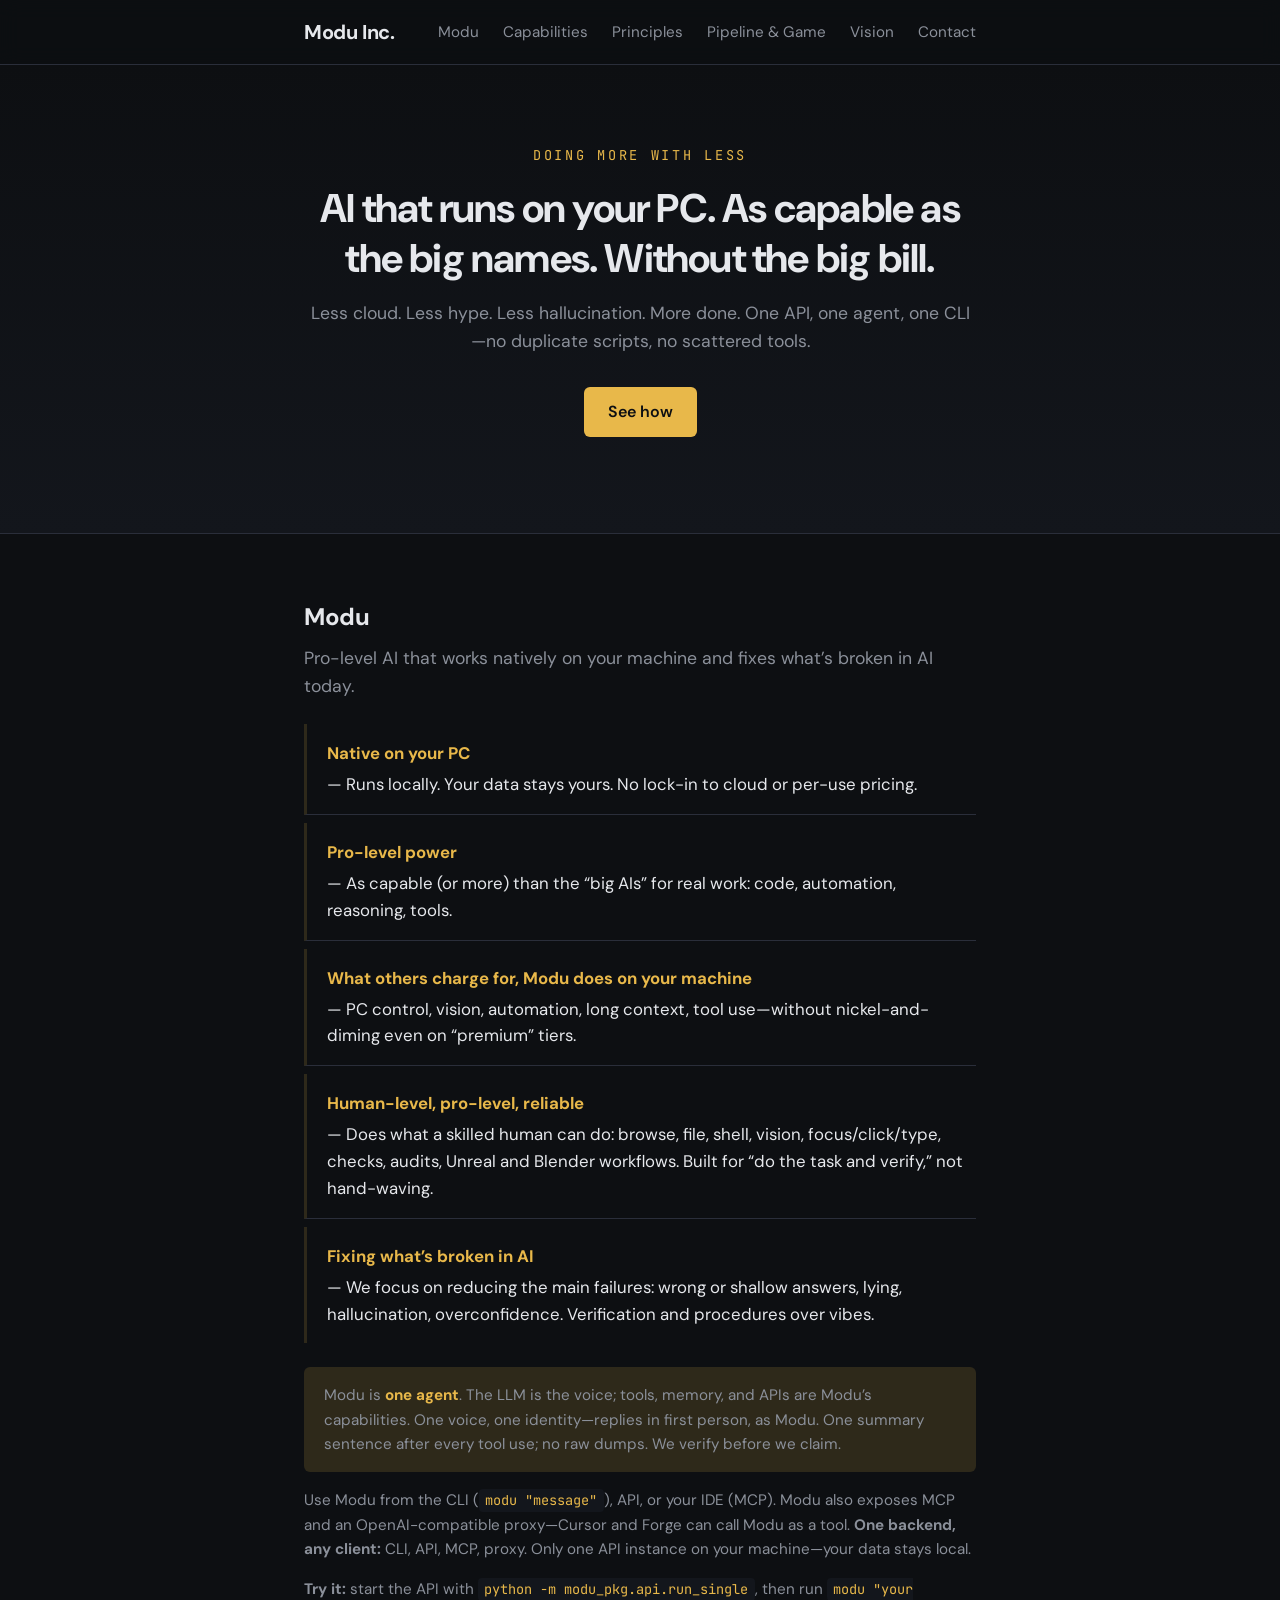
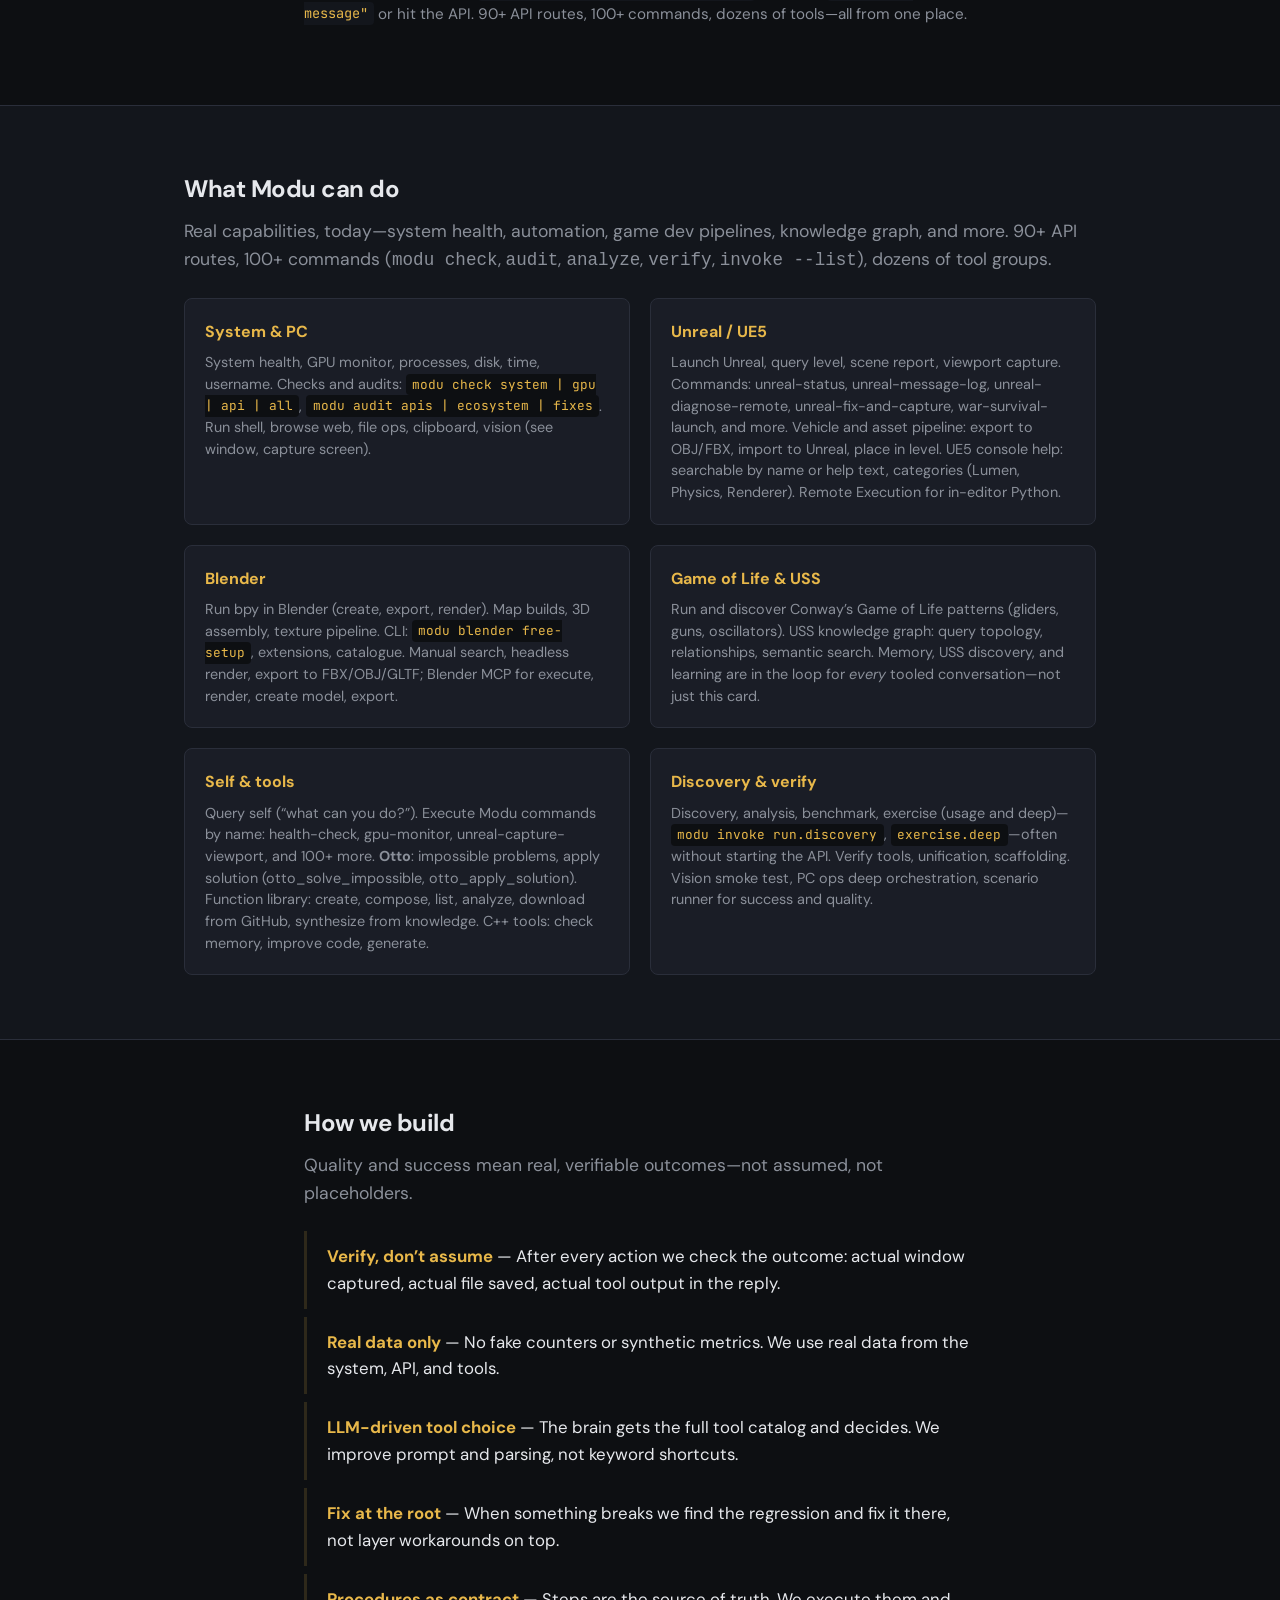
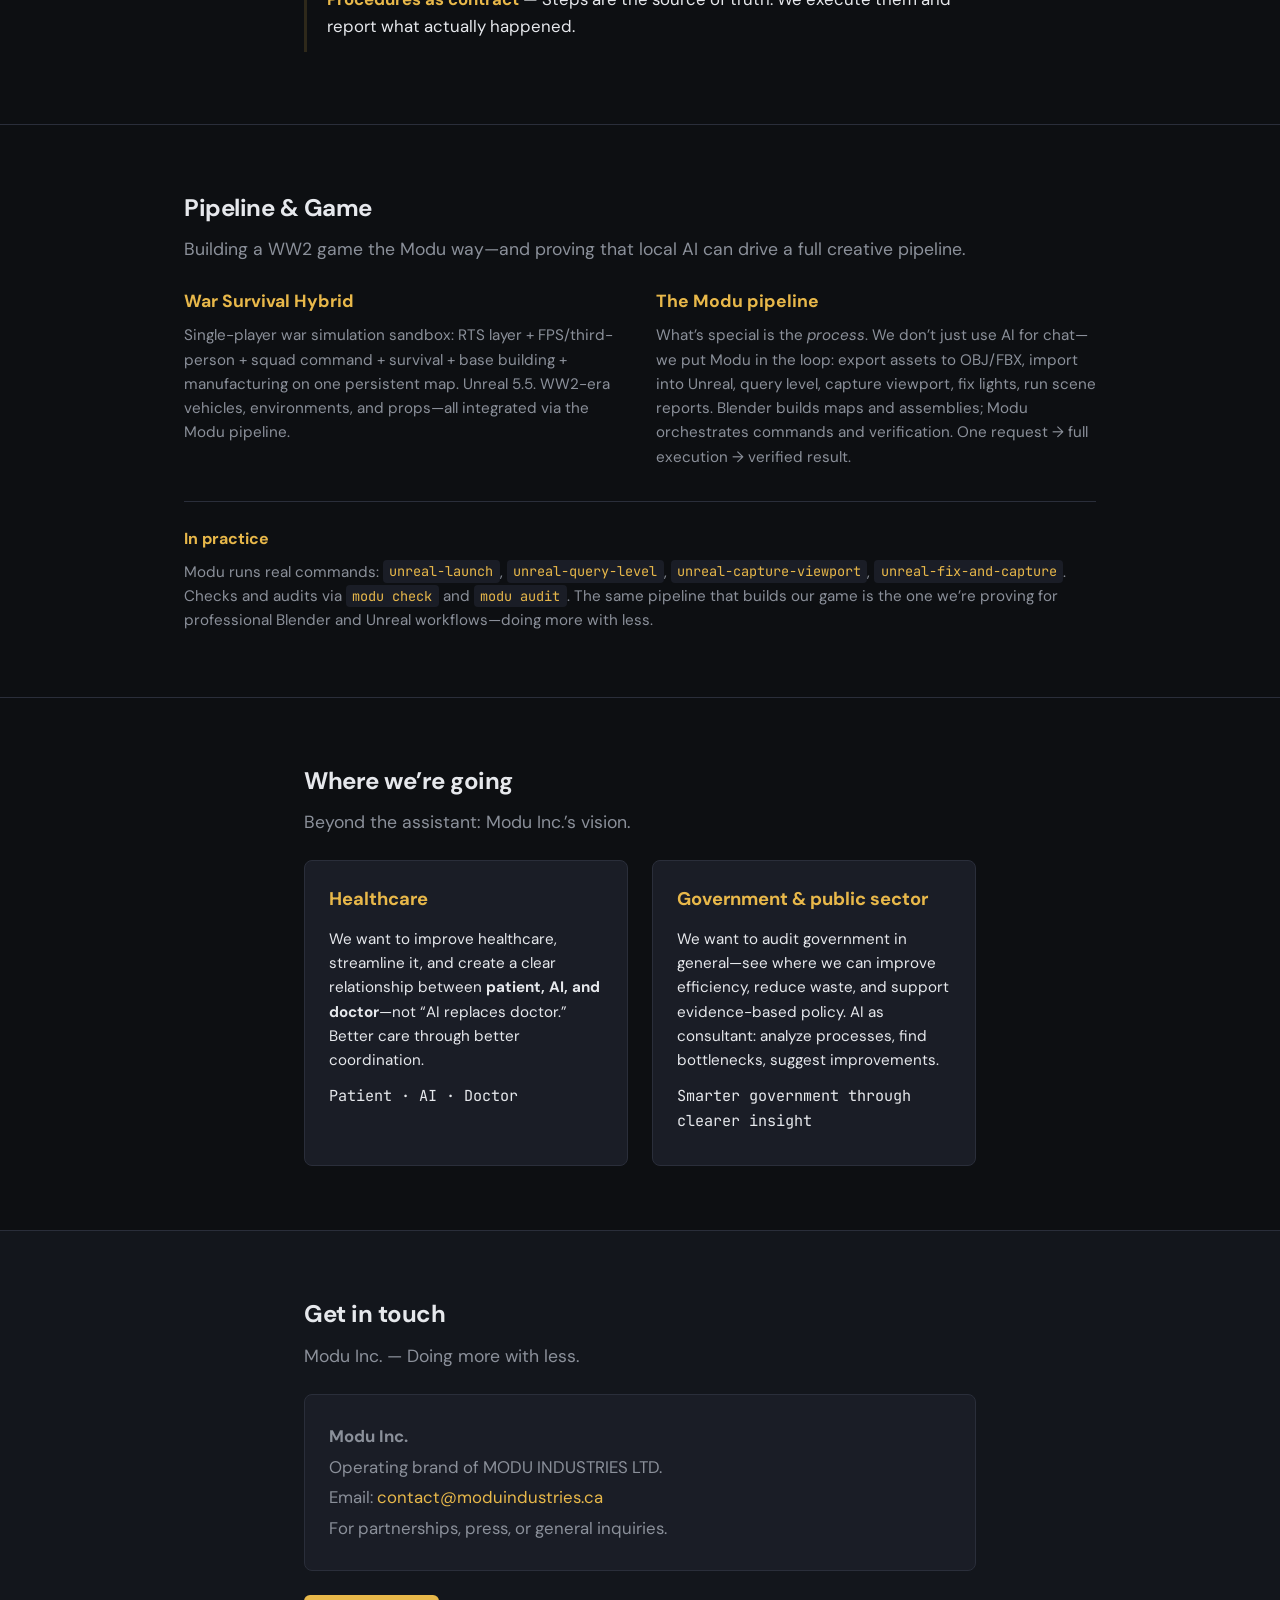
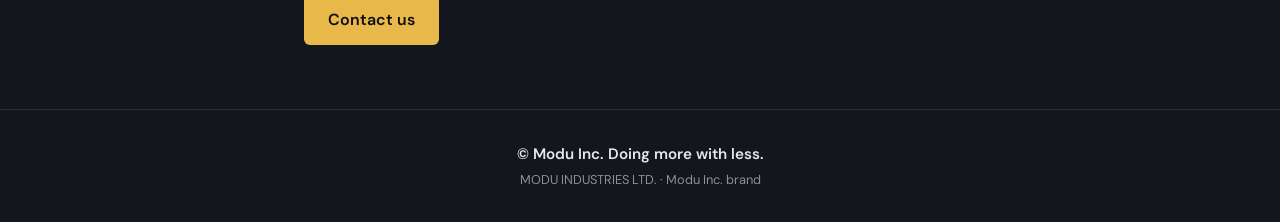
==== index.html @ bcf23aca "fix: publish MODU business contact email" ====
<!DOCTYPE html>
<html lang="en">
<head>
    <meta charset="UTF-8">
    <meta name="viewport" content="width=device-width, initial-scale=1.0">
    <meta name="description" content="Modu Inc. — Doing more with less. AI that runs on your PC: pro-level power, real tools (Unreal, Blender, Game of Life, USS, system health), no big bill. War Survival Hybrid, healthcare, government.">
    <meta name="theme-color" content="#0d0f12">
    <meta property="og:title" content="Modu Inc. — Doing more with less">
    <meta property="og:description" content="AI that runs on your PC. As capable as the big names. Without the big bill.">
    <meta property="og:type" content="website">
    <link rel="canonical" href="https://moduindustries.ca/">
    <meta property="og:url" content="https://moduindustries.ca/">
    <title>Modu Inc. — Doing more with less</title>
    <link rel="stylesheet" href="styles.css">
    <link rel="preconnect" href="https://fonts.googleapis.com">
    <link rel="preconnect" href="https://fonts.gstatic.com" crossorigin>
    <link href="https://fonts.googleapis.com/css2?family=DM+Sans:ital,opsz,wght@0,9..40,400;0,9..40,600;0,9..40,700;1,9..40,400&family=JetBrains+Mono:wght@400;500&display=swap" rel="stylesheet">
</head>
<body>
    <a href="#main" class="skip-link">Skip to content</a>
    <header class="site-header" role="banner">
        <div class="container">
            <a href="#" class="logo" aria-label="Modu Inc. home">Modu Inc.</a>
            <nav class="nav" role="navigation" aria-label="Main">
                <a href="#modu">Modu</a>
                <a href="#capabilities">Capabilities</a>
                <a href="#principles">Principles</a>
                <a href="#pipeline">Pipeline & Game</a>
                <a href="#vision">Vision</a>
                <a href="#contact">Contact</a>
            </nav>
        </div>
    </header>

    <main id="main" role="main">
        <section class="hero" aria-labelledby="hero-heading">
            <div class="container">
                <p class="hero-tagline">Doing more with less</p>
                <h1 id="hero-heading" class="hero-title">AI that runs on your PC. As capable as the big names. Without the big bill.</h1>
                <p class="hero-sub">Less cloud. Less hype. Less hallucination. More done. One API, one agent, one CLI—no duplicate scripts, no scattered tools.</p>
                <a href="#modu" class="btn btn-primary">See how</a>
            </div>
        </section>

        <section id="modu" class="section section-modu">
            <div class="container">
                <h2 class="section-title">Modu</h2>
                <p class="section-lead">Pro-level AI that works natively on your machine and fixes what’s broken in AI today.</p>
                <ul class="pillar-list">
                    <li>
                        <strong>Native on your PC</strong> — Runs locally. Your data stays yours. No lock-in to cloud or per-use pricing.
                    </li>
                    <li>
                        <strong>Pro-level power</strong> — As capable (or more) than the “big AIs” for real work: code, automation, reasoning, tools.
                    </li>
                    <li>
                        <strong>What others charge for, Modu does on your machine</strong> — PC control, vision, automation, long context, tool use—without nickel-and-diming even on “premium” tiers.
                    </li>
                    <li>
                        <strong>Human-level, pro-level, reliable</strong> — Does what a skilled human can do: browse, file, shell, vision, focus/click/type, checks, audits, Unreal and Blender workflows. Built for “do the task and verify,” not hand-waving.
                    </li>
                    <li>
                        <strong>Fixing what’s broken in AI</strong> — We focus on reducing the main failures: wrong or shallow answers, lying, hallucination, overconfidence. Verification and procedures over vibes.
                    </li>
                </ul>
                <p class="modu-one-agent">Modu is <strong>one agent</strong>. The LLM is the voice; tools, memory, and APIs are Modu’s capabilities. One voice, one identity—replies in first person, as Modu. One summary sentence after every tool use; no raw dumps. We verify before we claim.</p>
                <p class="modu-how-to-use">Use Modu from the CLI (<code>modu "message"</code>), API, or your IDE (MCP). Modu also exposes MCP and an OpenAI-compatible proxy—Cursor and Forge can call Modu as a tool. <strong>One backend, any client:</strong> CLI, API, MCP, proxy. Only one API instance on your machine—your data stays local.</p>
                <p class="modu-how-to-use"><strong>Try it:</strong> start the API with <code>python -m modu_pkg.api.run_single</code>, then run <code>modu "your message"</code> or hit the API. 90+ API routes, 100+ commands, dozens of tools—all from one place.</p>
            </div>
        </section>

        <section id="capabilities" class="section section-capabilities">
            <div class="container container--wide">
                <h2 class="section-title">What Modu can do</h2>
                <p class="section-lead">Real capabilities, today—system health, automation, game dev pipelines, knowledge graph, and more. 90+ API routes, 100+ commands (<code>modu check</code>, <code>audit</code>, <code>analyze</code>, <code>verify</code>, <code>invoke --list</code>), dozens of tool groups.</p>
                <div class="capability-grid">
                    <div class="capability-card">
                        <h3>System & PC</h3>
                        <p>System health, GPU monitor, processes, disk, time, username. Checks and audits: <code>modu check system | gpu | api | all</code>, <code>modu audit apis | ecosystem | fixes</code>. Run shell, browse web, file ops, clipboard, vision (see window, capture screen).</p>
                    </div>
                    <div class="capability-card">
                        <h3>Unreal / UE5</h3>
                        <p>Launch Unreal, query level, scene report, viewport capture. Commands: unreal-status, unreal-message-log, unreal-diagnose-remote, unreal-fix-and-capture, war-survival-launch, and more. Vehicle and asset pipeline: export to OBJ/FBX, import to Unreal, place in level. UE5 console help: searchable by name or help text, categories (Lumen, Physics, Renderer). Remote Execution for in-editor Python.</p>
                    </div>
                    <div class="capability-card">
                        <h3>Blender</h3>
                        <p>Run bpy in Blender (create, export, render). Map builds, 3D assembly, texture pipeline. CLI: <code>modu blender free-setup</code>, extensions, catalogue. Manual search, headless render, export to FBX/OBJ/GLTF; Blender MCP for execute, render, create model, export.</p>
                    </div>
                    <div class="capability-card">
                        <h3>Game of Life & USS</h3>
                        <p>Run and discover Conway’s Game of Life patterns (gliders, guns, oscillators). USS knowledge graph: query topology, relationships, semantic search. Memory, USS discovery, and learning are in the loop for <em>every</em> tooled conversation—not just this card.</p>
                    </div>
                    <div class="capability-card">
                        <h3>Self & tools</h3>
                        <p>Query self (“what can you do?”). Execute Modu commands by name: health-check, gpu-monitor, unreal-capture-viewport, and 100+ more. <strong>Otto</strong>: impossible problems, apply solution (otto_solve_impossible, otto_apply_solution). Function library: create, compose, list, analyze, download from GitHub, synthesize from knowledge. C++ tools: check memory, improve code, generate.</p>
                    </div>
                    <div class="capability-card">
                        <h3>Discovery & verify</h3>
                        <p>Discovery, analysis, benchmark, exercise (usage and deep)—<code>modu invoke run.discovery</code>, <code>exercise.deep</code>—often without starting the API. Verify tools, unification, scaffolding. Vision smoke test, PC ops deep orchestration, scenario runner for success and quality.</p>
                    </div>
                </div>
            </div>
        </section>

        <section id="principles" class="section section-principles">
            <div class="container">
                <h2 class="section-title">How we build</h2>
                <p class="section-lead">Quality and success mean real, verifiable outcomes—not assumed, not placeholders.</p>
                <ul class="principles-list">
                    <li><strong>Verify, don’t assume</strong> — After every action we check the outcome: actual window captured, actual file saved, actual tool output in the reply.</li>
                    <li><strong>Real data only</strong> — No fake counters or synthetic metrics. We use real data from the system, API, and tools.</li>
                    <li><strong>LLM-driven tool choice</strong> — The brain gets the full tool catalog and decides. We improve prompt and parsing, not keyword shortcuts.</li>
                    <li><strong>Fix at the root</strong> — When something breaks we find the regression and fix it there, not layer workarounds on top.</li>
                    <li><strong>Procedures as contract</strong> — Steps are the source of truth. We execute them and report what actually happened.</li>
                </ul>
            </div>
        </section>

        <section id="pipeline" class="section section-pipeline">
            <div class="container container--wide">
                <h2 class="section-title">Pipeline & Game</h2>
                <p class="section-lead">Building a WW2 game the Modu way—and proving that local AI can drive a full creative pipeline.</p>
                <div class="two-col pipeline-intro">
                    <div class="col">
                        <h3>War Survival Hybrid</h3>
                        <p>Single-player war simulation sandbox: RTS layer + FPS/third-person + squad command + survival + base building + manufacturing on one persistent map. Unreal 5.5. WW2-era vehicles, environments, and props—all integrated via the Modu pipeline.</p>
                    </div>
                    <div class="col">
                        <h3>The Modu pipeline</h3>
                        <p>What’s special is the <em>process</em>. We don’t just use AI for chat—we put Modu in the loop: export assets to OBJ/FBX, import into Unreal, query level, capture viewport, fix lights, run scene reports. Blender builds maps and assemblies; Modu orchestrates commands and verification. One request → full execution → verified result.</p>
                    </div>
                </div>
                <div class="pipeline-detail">
                    <h3>In practice</h3>
                    <p>Modu runs real commands: <code>unreal-launch</code>, <code>unreal-query-level</code>, <code>unreal-capture-viewport</code>, <code>unreal-fix-and-capture</code>. Checks and audits via <code>modu check</code> and <code>modu audit</code>. The same pipeline that builds our game is the one we’re proving for professional Blender and Unreal workflows—doing more with less.</p>
                </div>
            </div>
        </section>

        <section id="vision" class="section section-vision">
            <div class="container">
                <h2 class="section-title">Where we’re going</h2>
                <p class="section-lead">Beyond the assistant: Modu Inc.’s vision.</p>
                <div class="vision-cards">
                    <article class="vision-card">
                        <h3>Healthcare</h3>
                        <p>We want to improve healthcare, streamline it, and create a clear relationship between <strong>patient, AI, and doctor</strong>—not “AI replaces doctor.” Better care through better coordination.</p>
                        <p class="vision-tag">Patient · AI · Doctor</p>
                    </article>
                    <article class="vision-card">
                        <h3>Government & public sector</h3>
                        <p>We want to audit government in general—see where we can improve efficiency, reduce waste, and support evidence-based policy. AI as consultant: analyze processes, find bottlenecks, suggest improvements.</p>
                        <p class="vision-tag">Smarter government through clearer insight</p>
                    </article>
                </div>
            </div>
        </section>

        <section id="contact" class="section section-contact">
            <div class="container">
                <h2 class="section-title">Get in touch</h2>
                <p class="section-lead">Modu Inc. — Doing more with less.</p>
                <div class="contact-block">
                    <p><strong>Modu Inc.</strong></p>
                    <p class="contact-legal">Operating brand of MODU INDUSTRIES LTD.</p>
                    <p>Email: <a href="mailto:contact@moduindustries.ca">contact@moduindustries.ca</a></p>
                    <p>For partnerships, press, or general inquiries.</p>
                </div>
                <a href="mailto:contact@moduindustries.ca" class="btn btn-primary">Contact us</a>
            </div>
        </section>
    </main>

    <footer class="site-footer" role="contentinfo">
        <div class="container footer-inner">
            <p class="footer-copy">© Modu Inc. Doing more with less.</p>
            <p class="footer-legal">MODU INDUSTRIES LTD. · Modu Inc. brand</p>
        </div>
    </footer>

    <script>
        document.querySelectorAll('a[href^="#"]').forEach(anchor => {
            anchor.addEventListener('click', function (e) {
                e.preventDefault();
                const target = document.querySelector(this.getAttribute('href'));
                if (target) target.scrollIntoView({ behavior: 'smooth', block: 'start' });
            });
        });
    </script>
</body>
</html>
---- styles.css ----
/* Modu Inc. — Doing more with less */

:root {
    --bg: #0d0f12;
    --bg-section: #13161c;
    --bg-card: #1a1d26;
    --text: #e6e8ec;
    --text-muted: #8b909a;
    --accent: #e8b84a;
    --accent-hover: #f0c85c;
    --accent-dim: rgba(232, 184, 74, 0.15);
    --border: #2a2e3a;
    --font-sans: 'DM Sans', system-ui, sans-serif;
    --font-mono: 'JetBrains Mono', monospace;
    --header-h: 56px;
    --section-padding-y: 4rem;
}

*,
*::before,
*::after {
    box-sizing: border-box;
}

html {
    scroll-behavior: smooth;
}

/* Skip link (a11y) */
.skip-link {
    position: absolute;
    top: -3rem;
    left: 1rem;
    z-index: 100;
    padding: 0.5rem 1rem;
    background: var(--accent);
    color: var(--bg);
    font-weight: 600;
    text-decoration: none;
    border-radius: 4px;
    transition: top 0.2s;
}

.skip-link:focus {
    top: 1rem;
    outline: 2px solid var(--accent-hover);
    outline-offset: 2px;
}

/* Focus visible for keyboard nav */
a:focus-visible,
button:focus-visible {
    outline: 2px solid var(--accent);
    outline-offset: 2px;
}

a:focus:not(:focus-visible),
button:focus:not(:focus-visible) {
    outline: none;
}

body {
    margin: 0;
    font-family: var(--font-sans);
    font-size: 1.05rem;
    line-height: 1.6;
    color: var(--text);
    background: var(--bg);
}

.container {
    max-width: 720px;
    margin: 0 auto;
    padding: 0 1.5rem;
}

.container--wide {
    max-width: 960px;
}

/* Header */
.site-header {
    position: sticky;
    top: 0;
    z-index: 10;
    min-height: var(--header-h);
    background: rgba(13, 15, 18, 0.92);
    border-bottom: 1px solid var(--border);
    -webkit-backdrop-filter: blur(10px);
    backdrop-filter: blur(10px);
}

.site-header .container {
    display: flex;
    align-items: center;
    justify-content: space-between;
    padding-top: 1rem;
    padding-bottom: 1rem;
}

.logo {
    font-weight: 700;
    font-size: 1.25rem;
    color: var(--text);
    text-decoration: none;
    letter-spacing: -0.02em;
}

.logo:hover {
    color: var(--accent);
}

.nav {
    display: flex;
    gap: 1.5rem;
}

.nav a {
    color: var(--text-muted);
    text-decoration: none;
    font-size: 0.95rem;
}

.nav a:hover {
    color: var(--accent);
}

@media (max-width: 700px) {
    .nav { gap: 1rem; flex-wrap: wrap; justify-content: flex-end; }
    .nav a { font-size: 0.875rem; }
}

/* Hero */
.hero {
    padding: 5rem 0 6rem;
    text-align: center;
    background: linear-gradient(180deg, var(--bg) 0%, var(--bg-section) 100%);
}

.hero-tagline {
    font-family: var(--font-mono);
    font-size: 0.85rem;
    text-transform: uppercase;
    letter-spacing: 0.2em;
    color: var(--accent);
    margin: 0 0 1rem;
}

.hero-title {
    font-size: clamp(1.75rem, 4vw, 2.5rem);
    font-weight: 700;
    line-height: 1.25;
    margin: 0 0 1rem;
    letter-spacing: -0.02em;
}

.hero-sub {
    color: var(--text-muted);
    font-size: 1.1rem;
    margin: 0 0 2rem;
}

.btn {
    display: inline-block;
    padding: 0.75rem 1.5rem;
    font-family: var(--font-sans);
    font-size: 1rem;
    font-weight: 600;
    text-decoration: none;
    border-radius: 6px;
    transition: background 0.2s, color 0.2s;
}

.btn-primary {
    background: var(--accent);
    color: var(--bg);
}

.btn-primary:hover {
    background: var(--accent-hover);
    color: var(--bg);
}

/* Sections: scroll-margin so sticky header doesn’t hide titles */
.section {
    padding: var(--section-padding-y) 0;
    border-top: 1px solid var(--border);
    scroll-margin-top: var(--header-h);
}

.section-title {
    font-size: 1.5rem;
    font-weight: 700;
    margin: 0 0 0.5rem;
    letter-spacing: -0.02em;
}

.section-lead {
    color: var(--text-muted);
    font-size: 1.1rem;
    margin: 0 0 1.5rem;
}

/* Modu pillar list */
.pillar-list {
    list-style: none;
    padding: 0;
    margin: 0;
}

.pillar-list li {
    padding: 1rem 0;
    border-bottom: 1px solid var(--border);
    padding-left: 1.25rem;
    border-left: 3px solid var(--accent-dim);
    margin-left: 0;
    margin-bottom: 0.5rem;
}

.pillar-list li:last-child {
    border-bottom: none;
}

.pillar-list strong {
    color: var(--accent);
    display: block;
    margin-bottom: 0.25rem;
}

.modu-one-agent {
    margin-top: 1.5rem;
    padding: 1rem 1.25rem;
    background: var(--accent-dim);
    border-radius: 6px;
    font-size: 0.95rem;
    color: var(--text-muted);
}

.modu-one-agent strong {
    color: var(--accent);
}

.modu-how-to-use {
    margin-top: 1rem;
    font-size: 0.95rem;
    color: var(--text-muted);
}

.modu-how-to-use code {
    font-family: var(--font-mono);
    font-size: 0.85rem;
    background: var(--bg-section);
    padding: 0.15rem 0.4rem;
    border-radius: 4px;
    color: var(--accent);
}

/* Capabilities grid */
.section-capabilities {
    background: var(--bg-section);
}

.capability-grid {
    display: grid;
    grid-template-columns: repeat(2, 1fr);
    gap: 1.25rem;
}

.capability-card {
    background: var(--bg-card);
    border: 1px solid var(--border);
    border-radius: 8px;
    padding: 1.25rem;
    transition: border-color 0.2s, box-shadow 0.2s;
}

.capability-card:hover {
    border-color: rgba(232, 184, 74, 0.3);
    box-shadow: 0 4px 20px rgba(0, 0, 0, 0.2);
}

.capability-card h3 {
    font-size: 1rem;
    margin: 0 0 0.5rem;
    color: var(--accent);
}

.capability-card p {
    margin: 0;
    font-size: 0.9rem;
    line-height: 1.5;
    color: var(--text-muted);
}

.capability-card code {
    font-family: var(--font-mono);
    font-size: 0.8rem;
    background: var(--bg);
    padding: 0.15rem 0.4rem;
    border-radius: 4px;
    color: var(--accent);
    word-break: break-word;
}

@media (max-width: 640px) {
    .capability-grid {
        grid-template-columns: 1fr;
    }
}

/* Principles */
.principles-list {
    list-style: none;
    padding: 0;
    margin: 0;
}

.principles-list li {
    padding: 0.75rem 0 0.75rem 1.25rem;
    border-left: 3px solid var(--accent-dim);
    margin-bottom: 0.5rem;
}

.principles-list strong {
    color: var(--accent);
}

/* Pipeline two-col */
.two-col {
    display: grid;
    grid-template-columns: 1fr 1fr;
    gap: 2rem;
}

.two-col .col h3 {
    font-size: 1.1rem;
    margin: 0 0 0.5rem;
    color: var(--accent);
}

.two-col .col p {
    margin: 0;
    color: var(--text-muted);
}

.pipeline-intro .col p {
    font-size: 0.95rem;
}

.pipeline-detail {
    margin-top: 2rem;
    padding-top: 1.5rem;
    border-top: 1px solid var(--border);
}

.pipeline-detail h3 {
    font-size: 1rem;
    margin: 0 0 0.5rem;
    color: var(--accent);
}

.pipeline-detail p {
    margin: 0;
    font-size: 0.95rem;
    color: var(--text-muted);
}

.pipeline-detail code {
    font-family: var(--font-mono);
    font-size: 0.85rem;
    background: var(--bg-card);
    padding: 0.15rem 0.4rem;
    border-radius: 4px;
    color: var(--accent);
    word-break: break-word;
}

@media (max-width: 600px) {
    .two-col {
        grid-template-columns: 1fr;
    }
}

/* Vision cards */
.vision-cards {
    display: grid;
    grid-template-columns: 1fr 1fr;
    gap: 1.5rem;
}

.vision-card {
    background: var(--bg-card);
    border: 1px solid var(--border);
    border-radius: 8px;
    padding: 1.5rem;
    transition: border-color 0.2s, box-shadow 0.2s;
}

.vision-card:hover {
    border-color: rgba(232, 184, 74, 0.3);
    box-shadow: 0 4px 20px rgba(0, 0, 0, 0.2);
}

.vision-card h3 {
    font-size: 1.15rem;
    margin: 0 0 0.75rem;
    color: var(--accent);
}

.vision-card p {
    margin: 0 0 0.5rem;
    color: var(--text);
    font-size: 0.95rem;
}

.vision-tag {
    font-family: var(--font-mono);
    font-size: 0.8rem;
    color: var(--text-muted);
    margin-top: 0.75rem !important;
}

@media (max-width: 600px) {
    .vision-cards {
        grid-template-columns: 1fr;
    }
}

/* Contact */
.section-contact {
    background: var(--bg-section);
}

.contact-block {
    background: var(--bg-card);
    border: 1px solid var(--border);
    border-radius: 8px;
    padding: 1.5rem;
    margin-bottom: 1.5rem;
}

.contact-block p {
    margin: 0.25rem 0;
    color: var(--text-muted);
}

.contact-block a {
    color: var(--accent);
    text-decoration: none;
}

.contact-block a:hover {
    text-decoration: underline;
}

/* Footer */
.site-footer {
    padding: 2rem 0;
    border-top: 1px solid var(--border);
    text-align: center;
    background: var(--bg-section);
}

.footer-inner {
    display: flex;
    flex-direction: column;
    gap: 0.25rem;
}

.footer-copy {
    margin: 0;
    font-size: 0.95rem;
    font-weight: 600;
    color: var(--text);
}

.footer-legal {
    margin: 0;
    font-size: 0.8rem;
    color: var(--text-muted);
}
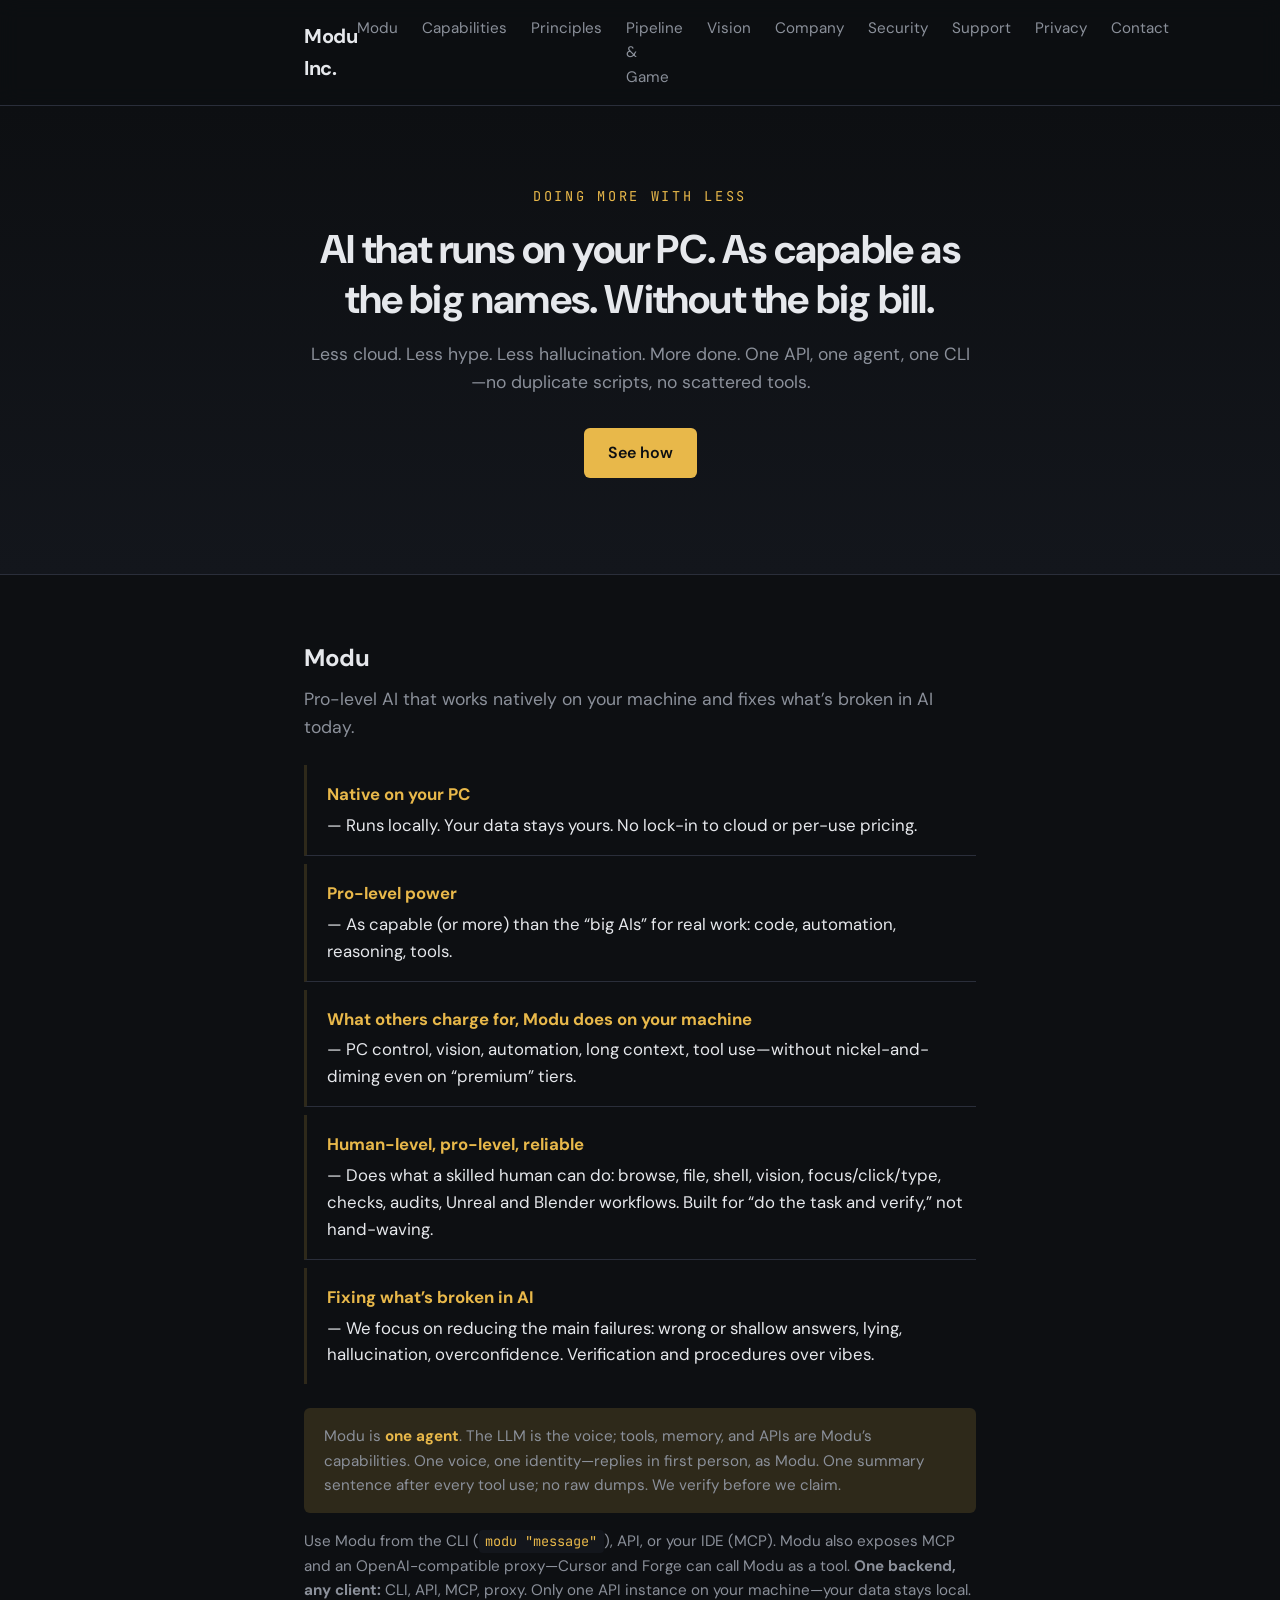
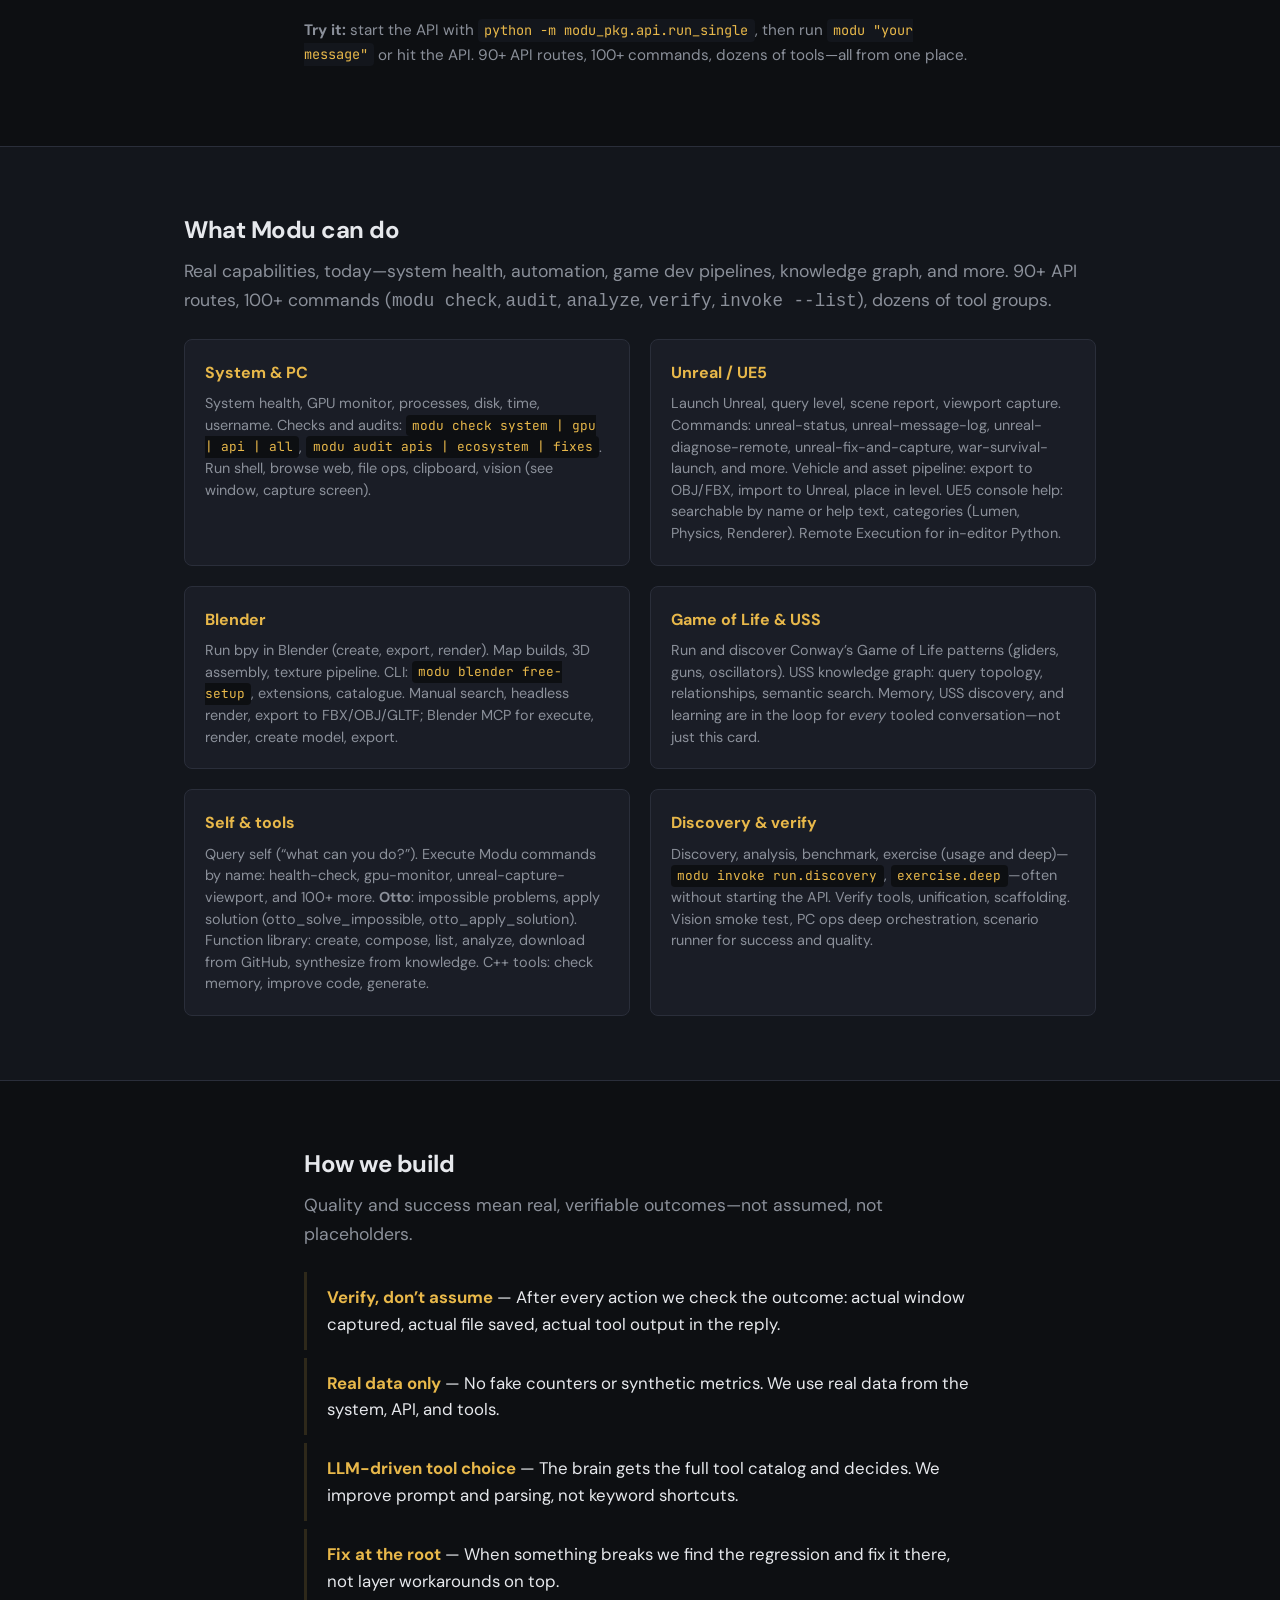
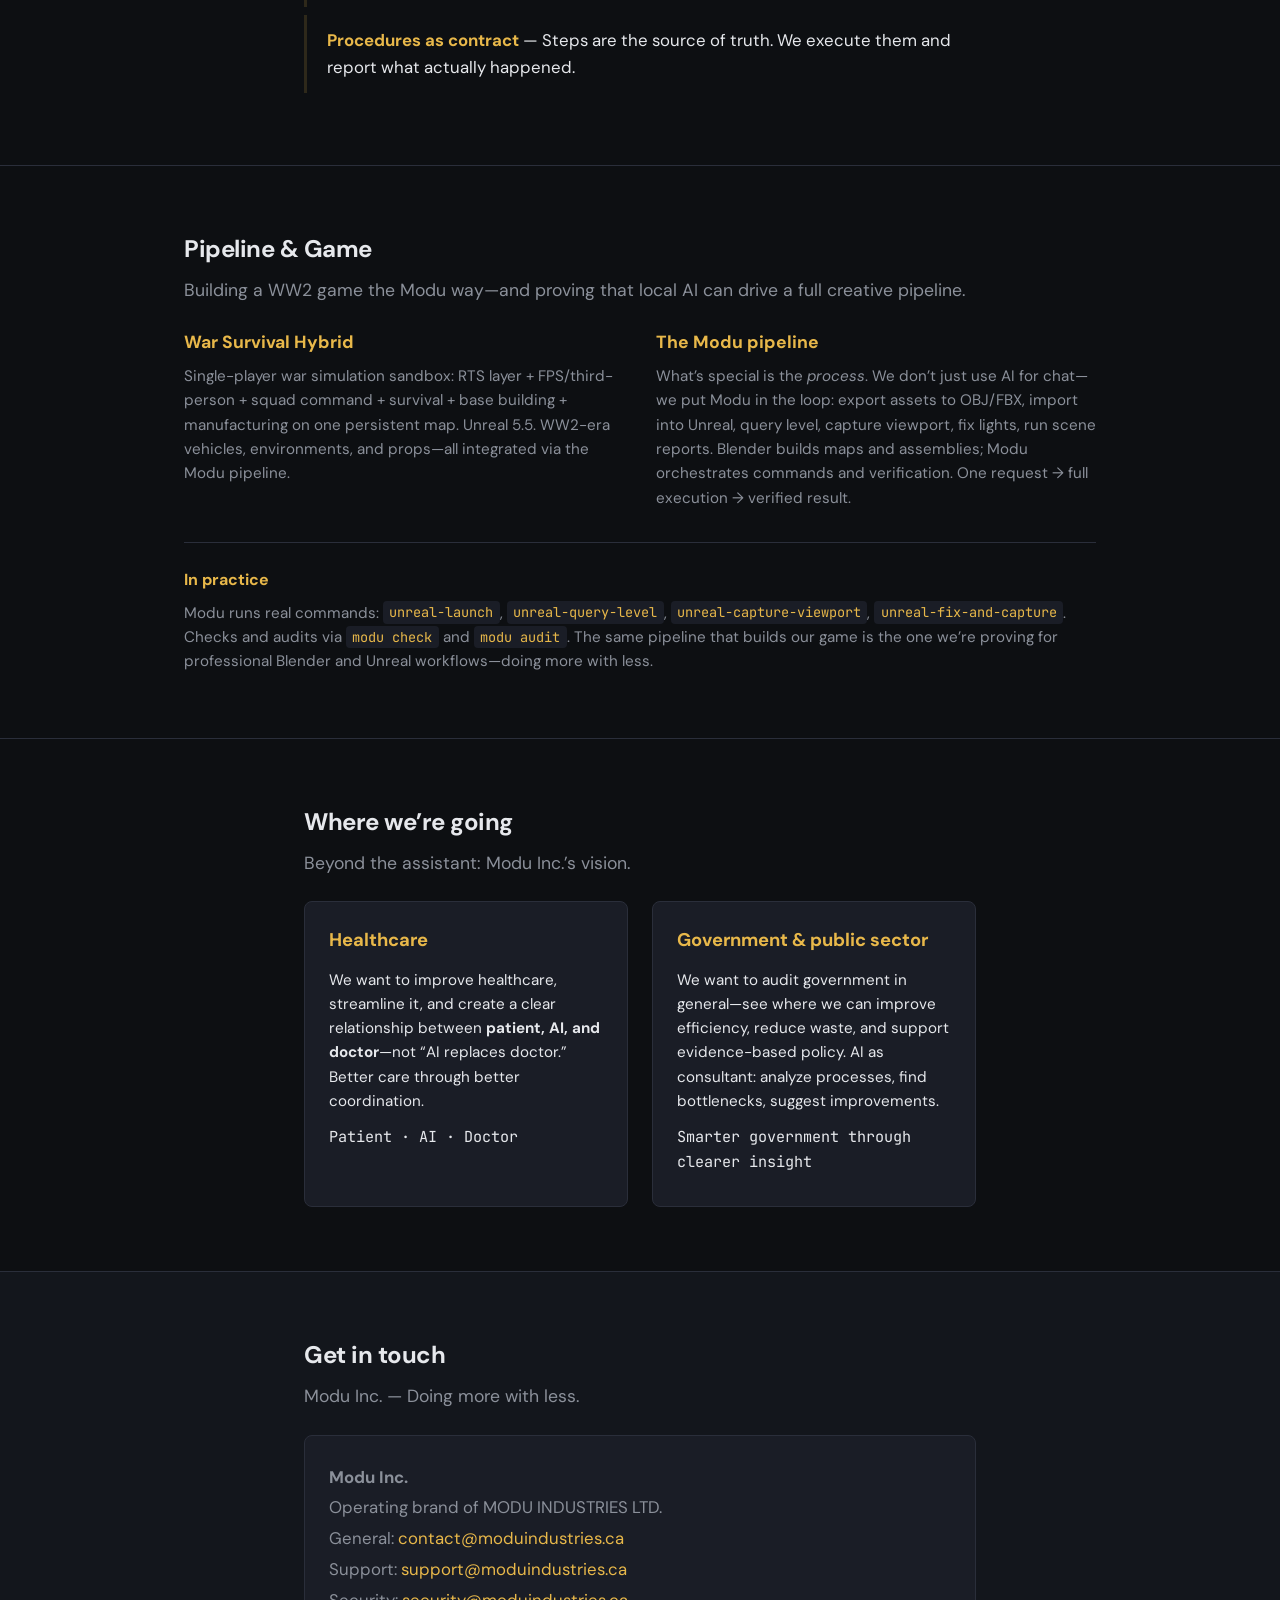
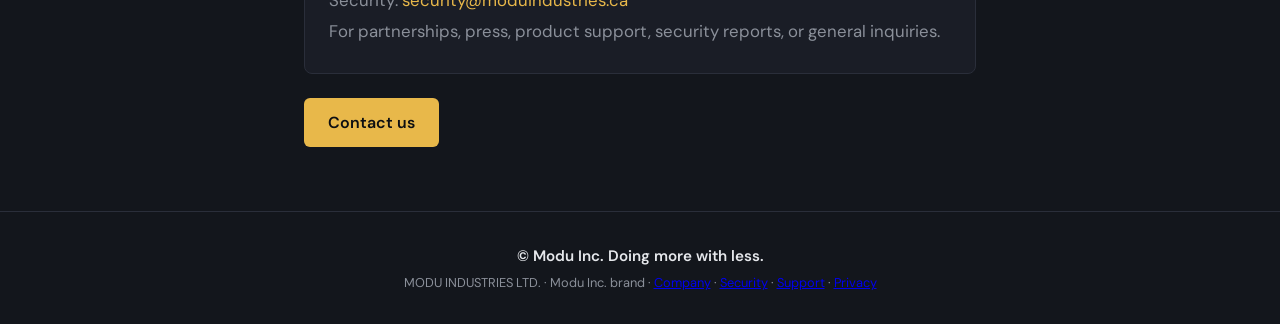
==== commit b5cb2583: "feat: add public company trust pages" ====
--- a/index.html
+++ b/index.html
@@ -27,6 +27,10 @@
                 <a href="#principles">Principles</a>
                 <a href="#pipeline">Pipeline & Game</a>
                 <a href="#vision">Vision</a>
+                <a href="company.html">Company</a>
+                <a href="security.html">Security</a>
+                <a href="support.html">Support</a>
+                <a href="privacy.html">Privacy</a>
                 <a href="#contact">Contact</a>
             </nav>
         </div>
@@ -163,8 +167,10 @@
                 <div class="contact-block">
                     <p><strong>Modu Inc.</strong></p>
                     <p class="contact-legal">Operating brand of MODU INDUSTRIES LTD.</p>
-                    <p>Email: <a href="mailto:contact@moduindustries.ca">contact@moduindustries.ca</a></p>
-                    <p>For partnerships, press, or general inquiries.</p>
+                    <p>General: <a href="mailto:contact@moduindustries.ca">contact@moduindustries.ca</a></p>
+                    <p>Support: <a href="mailto:support@moduindustries.ca">support@moduindustries.ca</a></p>
+                    <p>Security: <a href="mailto:security@moduindustries.ca">security@moduindustries.ca</a></p>
+                    <p>For partnerships, press, product support, security reports, or general inquiries.</p>
                 </div>
                 <a href="mailto:contact@moduindustries.ca" class="btn btn-primary">Contact us</a>
             </div>
@@ -174,7 +180,7 @@
     <footer class="site-footer" role="contentinfo">
         <div class="container footer-inner">
             <p class="footer-copy">© Modu Inc. Doing more with less.</p>
-            <p class="footer-legal">MODU INDUSTRIES LTD. · Modu Inc. brand</p>
+            <p class="footer-legal">MODU INDUSTRIES LTD. · Modu Inc. brand · <a href="company.html">Company</a> · <a href="security.html">Security</a> · <a href="support.html">Support</a> · <a href="privacy.html">Privacy</a></p>
         </div>
     </footer>
 
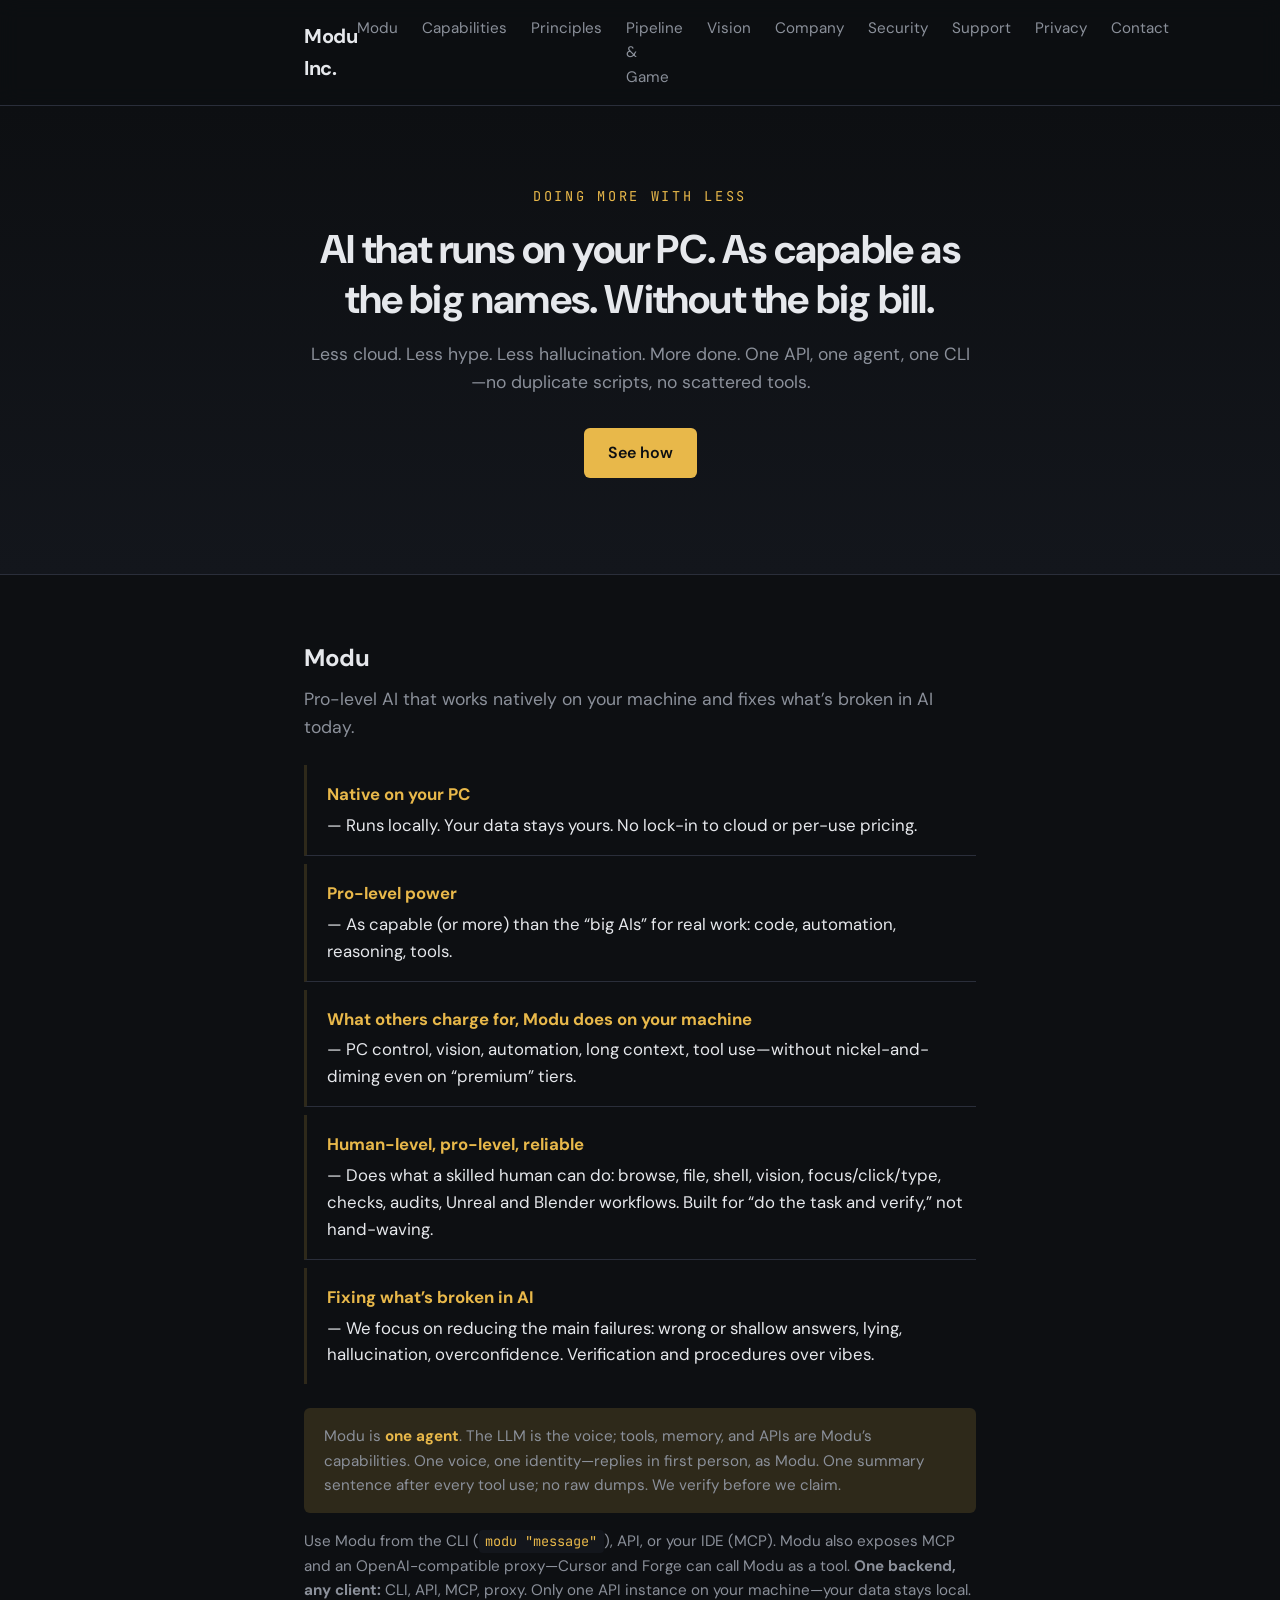
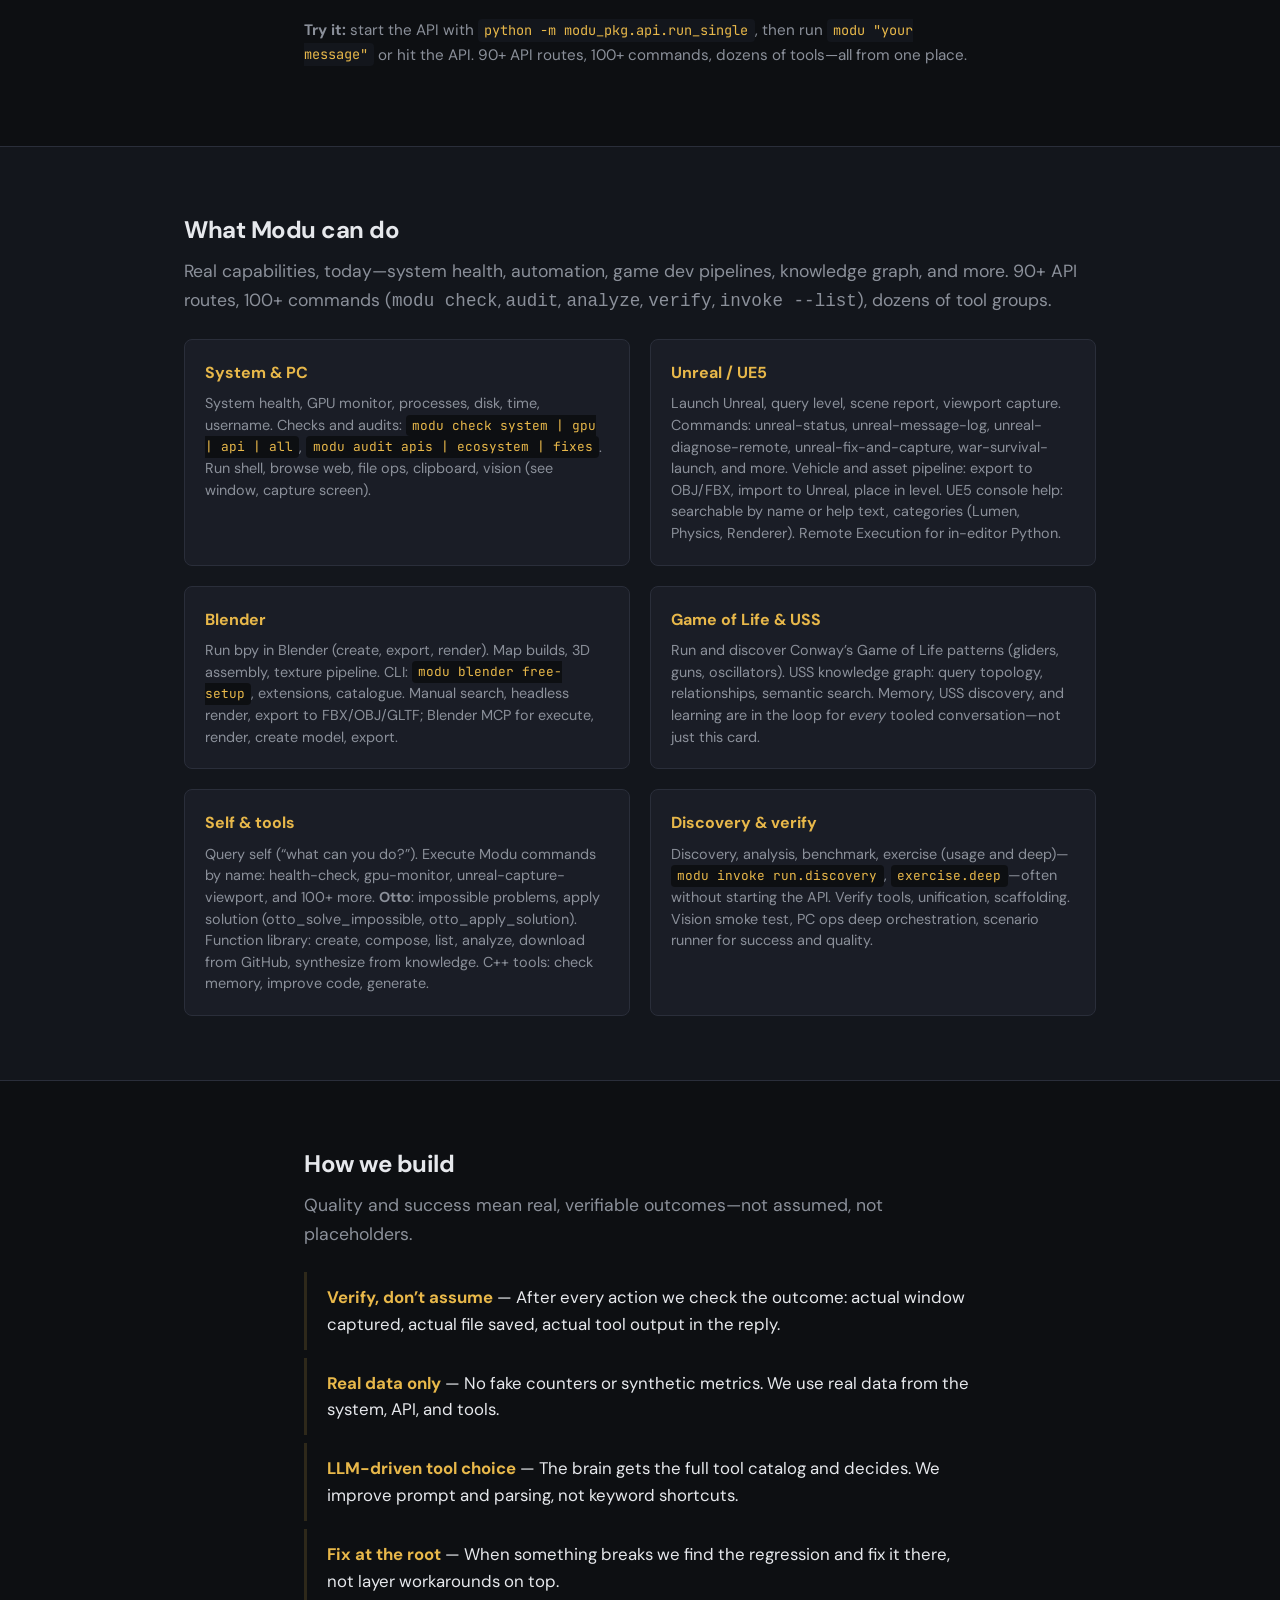
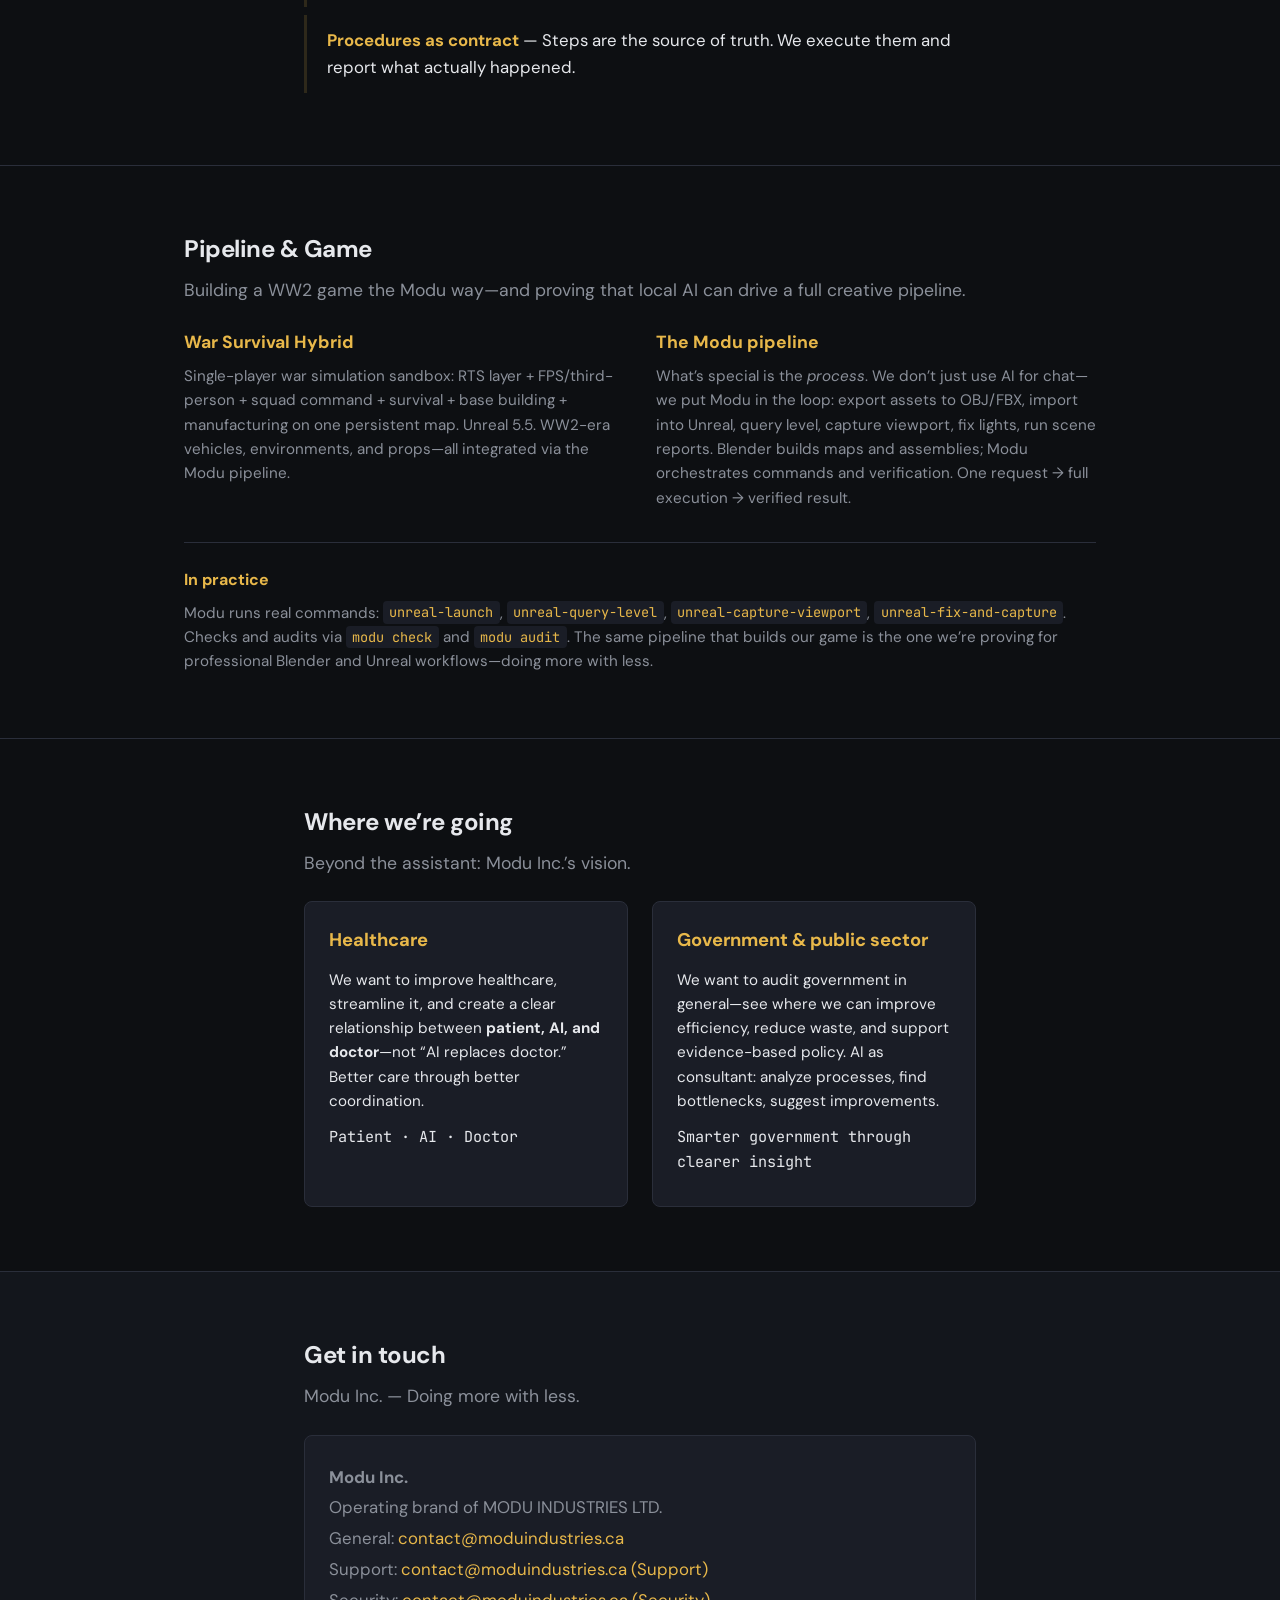
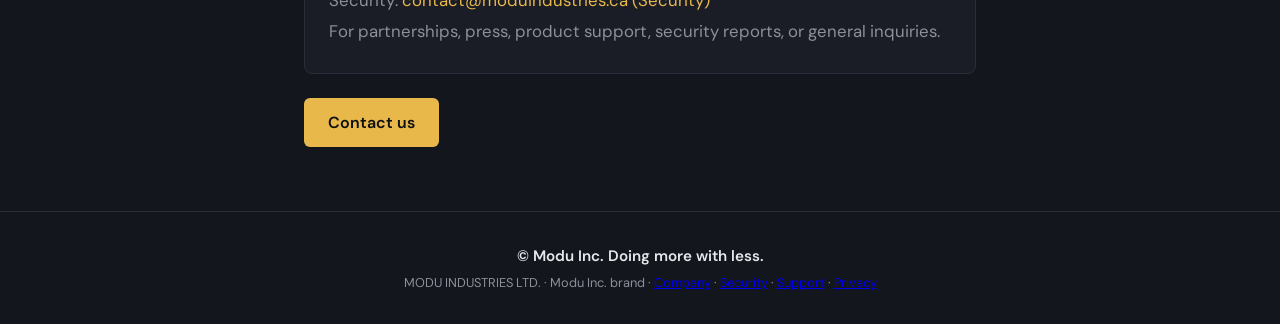
==== commit 68e75213: "fix: route public roles through verified company inbox" ====
--- a/index.html
+++ b/index.html
@@ -168,8 +168,8 @@
                     <p><strong>Modu Inc.</strong></p>
                     <p class="contact-legal">Operating brand of MODU INDUSTRIES LTD.</p>
                     <p>General: <a href="mailto:contact@moduindustries.ca">contact@moduindustries.ca</a></p>
-                    <p>Support: <a href="mailto:support@moduindustries.ca">support@moduindustries.ca</a></p>
-                    <p>Security: <a href="mailto:security@moduindustries.ca">security@moduindustries.ca</a></p>
+                    <p>Support: <a href="mailto:contact@moduindustries.ca?subject=Support%20request">contact@moduindustries.ca (Support)</a></p>
+                    <p>Security: <a href="mailto:contact@moduindustries.ca?subject=Security%20report">contact@moduindustries.ca (Security)</a></p>
                     <p>For partnerships, press, product support, security reports, or general inquiries.</p>
                 </div>
                 <a href="mailto:contact@moduindustries.ca" class="btn btn-primary">Contact us</a>
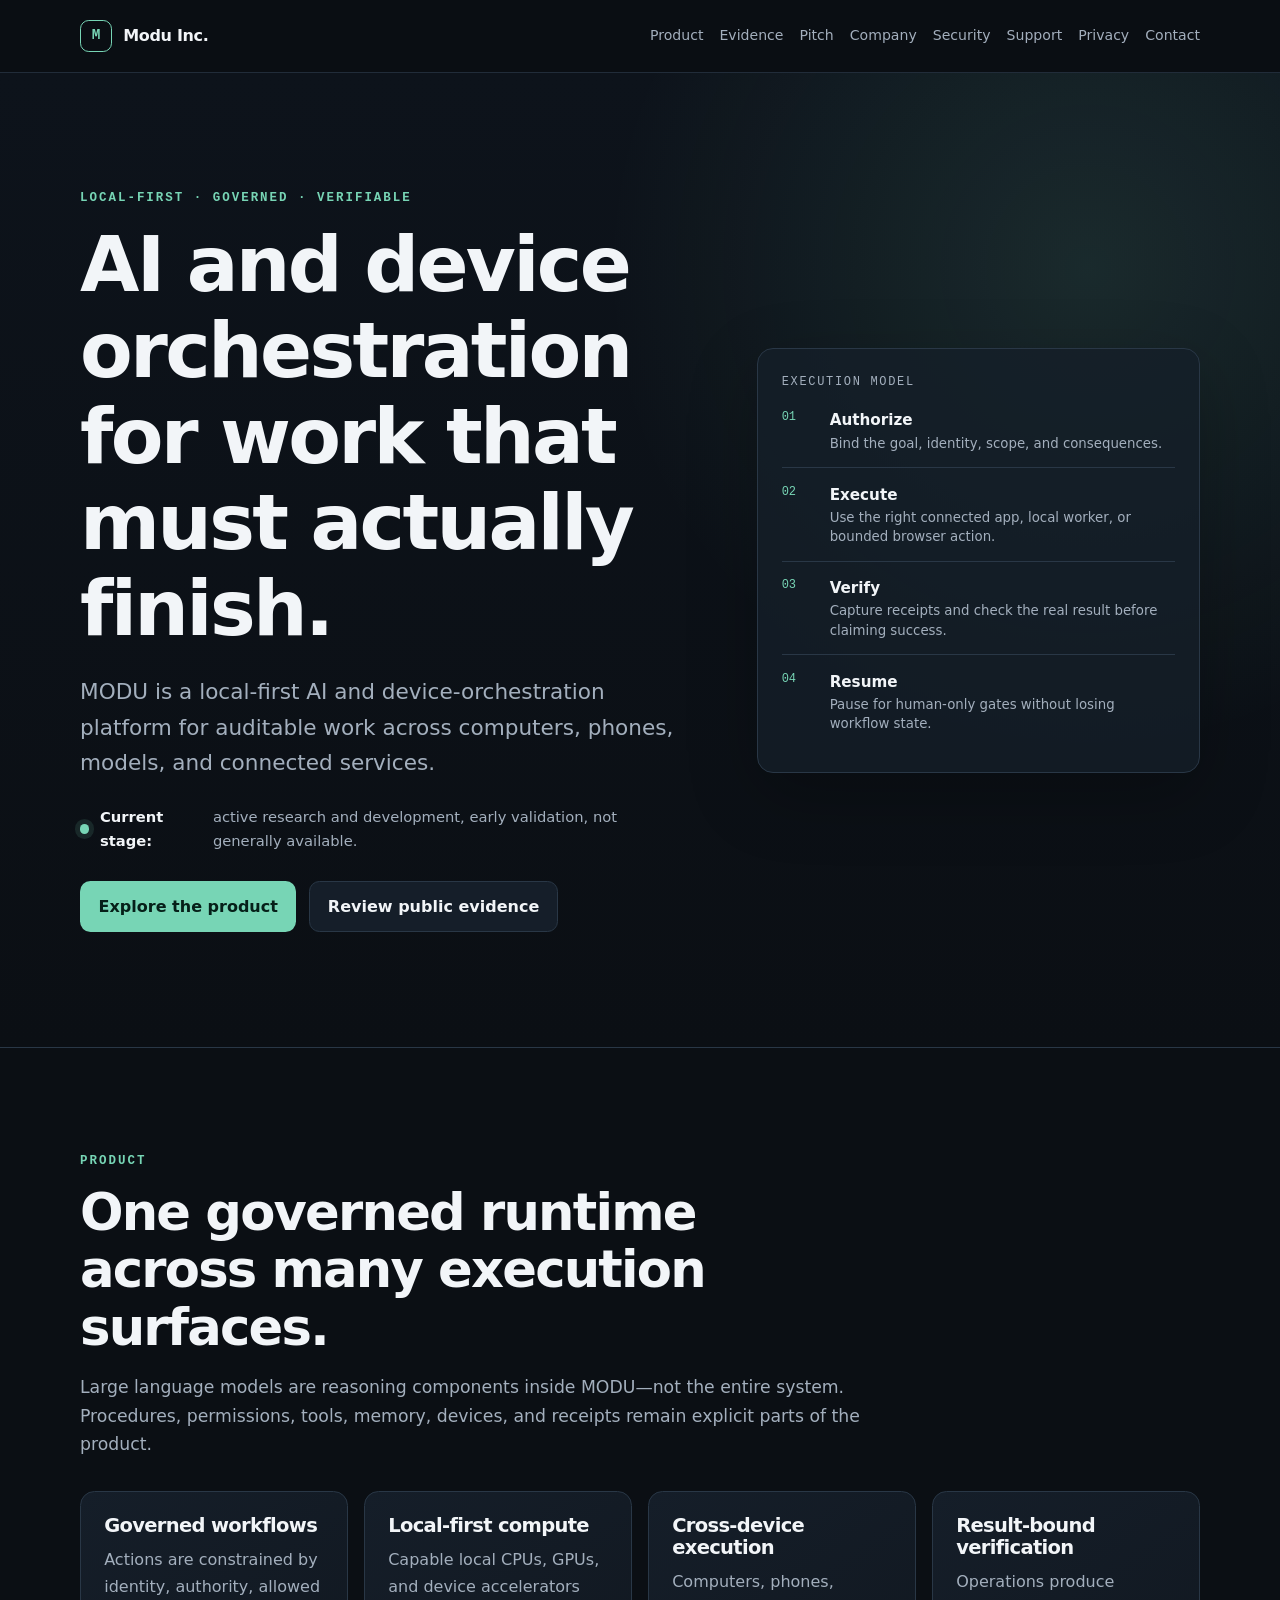
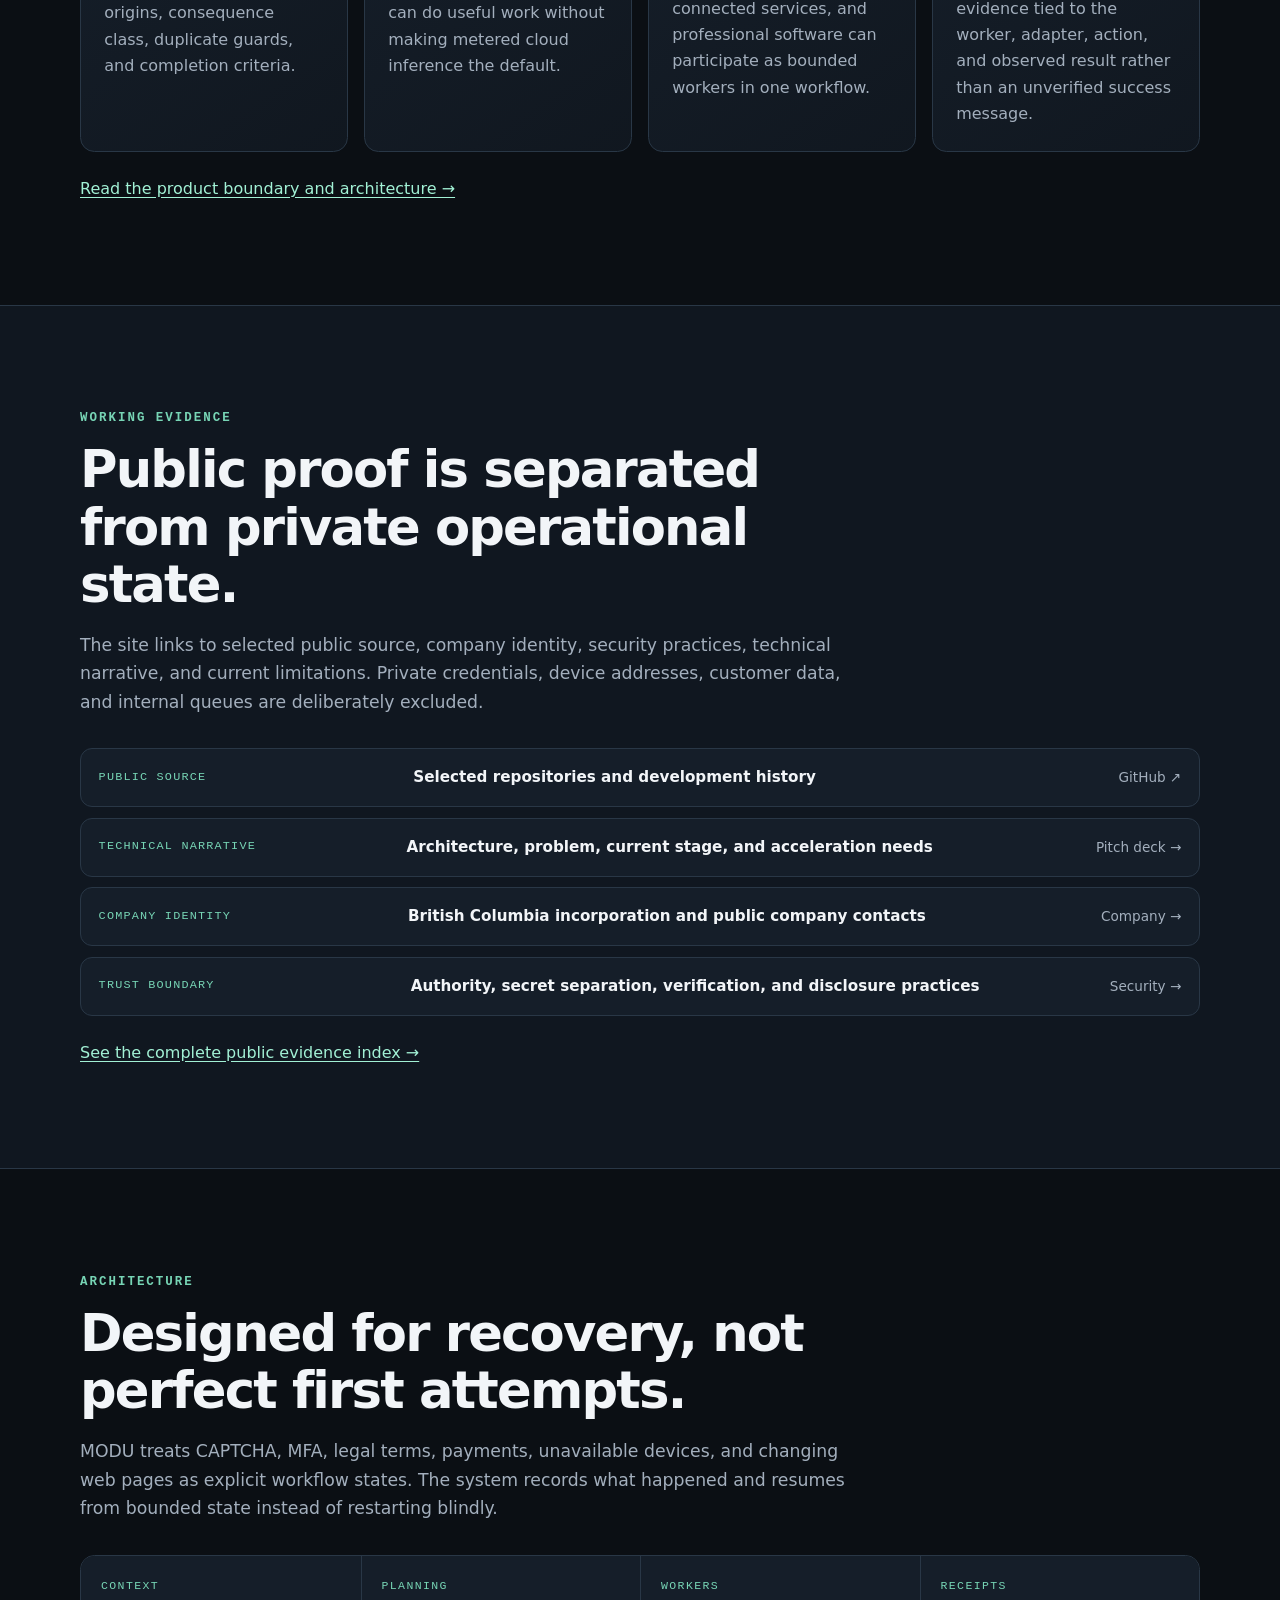
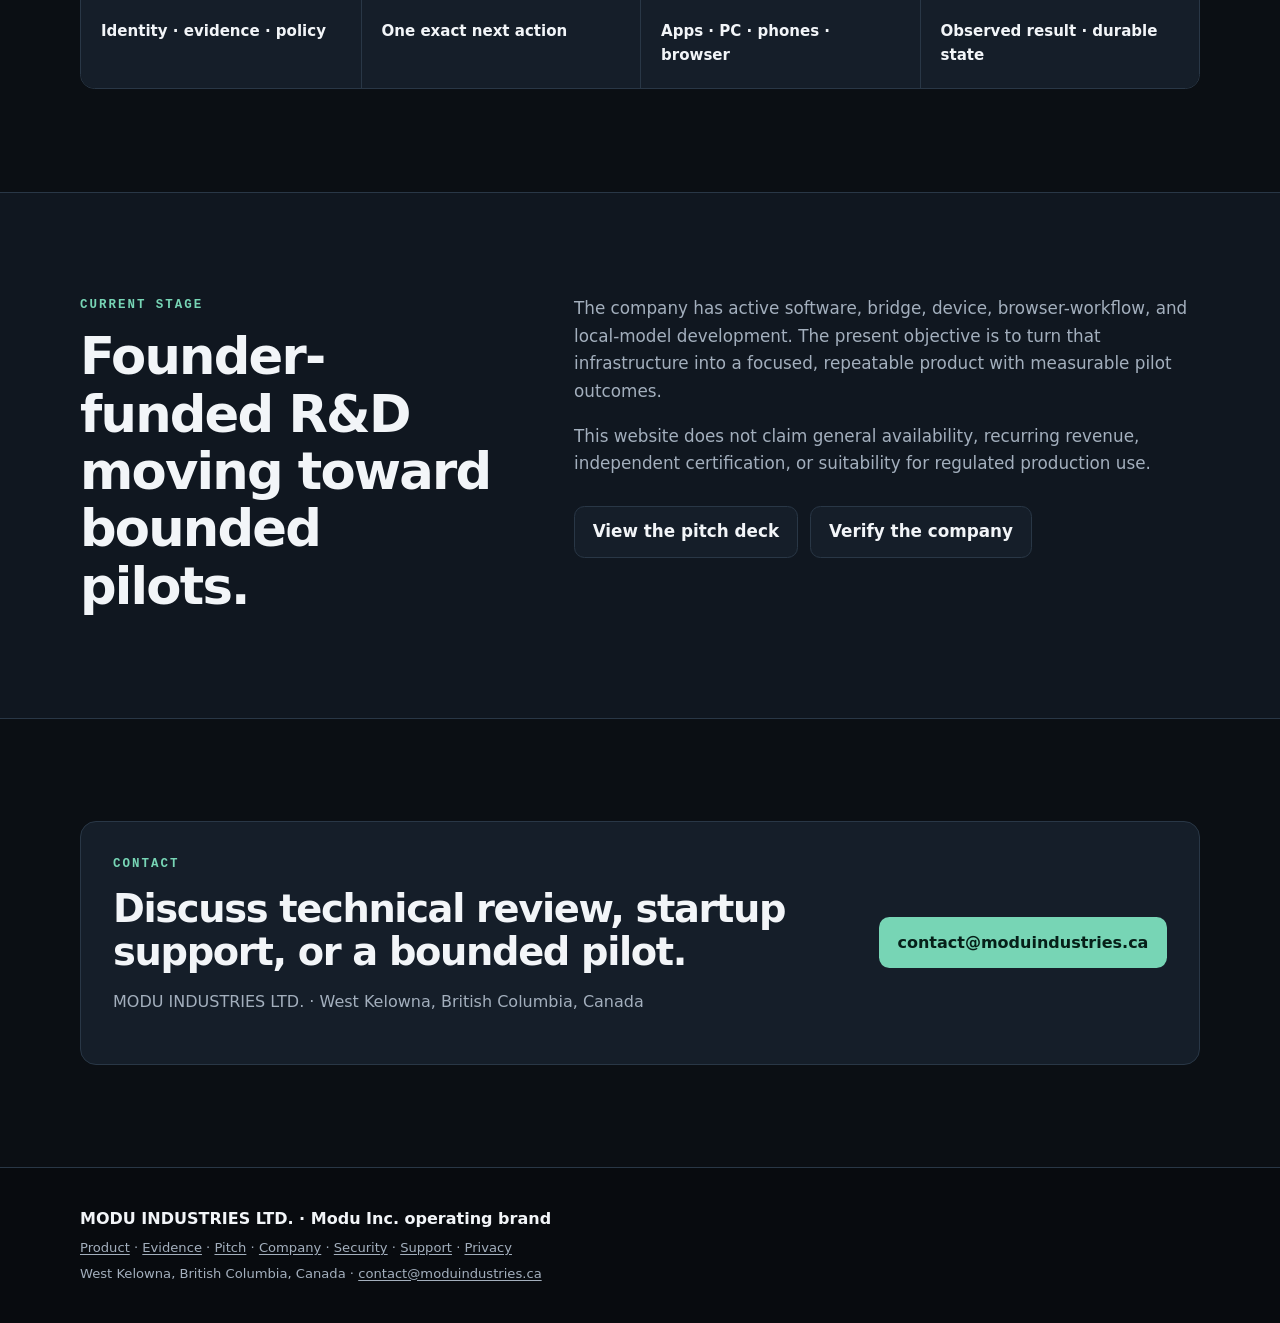
==== commit 3d500d06: "site: publish public product evidence" ====
--- a/index.html
+++ b/index.html
@@ -1,197 +1,170 @@
-<!DOCTYPE html>
-<html lang="en">
-<head>
-    <meta charset="UTF-8">
-    <meta name="viewport" content="width=device-width, initial-scale=1.0">
-    <meta name="description" content="Modu Inc. — Doing more with less. AI that runs on your PC: pro-level power, real tools (Unreal, Blender, Game of Life, USS, system health), no big bill. War Survival Hybrid, healthcare, government.">
-    <meta name="theme-color" content="#0d0f12">
-    <meta property="og:title" content="Modu Inc. — Doing more with less">
-    <meta property="og:description" content="AI that runs on your PC. As capable as the big names. Without the big bill.">
-    <meta property="og:type" content="website">
-    <link rel="canonical" href="https://moduindustries.ca/">
-    <meta property="og:url" content="https://moduindustries.ca/">
-    <title>Modu Inc. — Doing more with less</title>
-    <link rel="stylesheet" href="styles.css">
-    <link rel="preconnect" href="https://fonts.googleapis.com">
-    <link rel="preconnect" href="https://fonts.gstatic.com" crossorigin>
-    <link href="https://fonts.googleapis.com/css2?family=DM+Sans:ital,opsz,wght@0,9..40,400;0,9..40,600;0,9..40,700;1,9..40,400&family=JetBrains+Mono:wght@400;500&display=swap" rel="stylesheet">
-</head>
-<body>
-    <a href="#main" class="skip-link">Skip to content</a>
-    <header class="site-header" role="banner">
-        <div class="container">
-            <a href="#" class="logo" aria-label="Modu Inc. home">Modu Inc.</a>
-            <nav class="nav" role="navigation" aria-label="Main">
-                <a href="#modu">Modu</a>
-                <a href="#capabilities">Capabilities</a>
-                <a href="#principles">Principles</a>
-                <a href="#pipeline">Pipeline & Game</a>
-                <a href="#vision">Vision</a>
-                <a href="company.html">Company</a>
-                <a href="security.html">Security</a>
-                <a href="support.html">Support</a>
-                <a href="privacy.html">Privacy</a>
-                <a href="#contact">Contact</a>
-            </nav>
+        <!DOCTYPE html>
+        <html lang="en">
+        <head>
+            <meta charset="UTF-8">
+            <meta name="viewport" content="width=device-width, initial-scale=1.0">
+            <meta name="description" content="MODU is building a local-first AI and device-orchestration platform for governed, auditable work across computers, phones, models, and connected services.">
+            <meta name="theme-color" content="#0b0f14">
+            <meta name="robots" content="index, follow">
+            <link rel="canonical" href="https://moduindustries.ca/">
+            <meta property="og:title" content="Modu Inc. — Local-first AI and device orchestration">
+            <meta property="og:description" content="MODU is building a local-first AI and device-orchestration platform for governed, auditable work across computers, phones, models, and connected services.">
+            <meta property="og:type" content="website">
+            <meta property="og:url" content="https://moduindustries.ca/">
+            <meta property="og:site_name" content="Modu Inc.">
+            <title>Modu Inc. — Local-first AI and device orchestration</title>
+            <link rel="stylesheet" href="styles.css">
+            <script type="application/ld+json">
+{
+  "@context": "https://schema.org",
+  "@type": "Organization",
+  "name": "Modu Inc.",
+  "legalName": "MODU INDUSTRIES LTD.",
+  "url": "https://moduindustries.ca/",
+  "email": "contact@moduindustries.ca",
+  "foundingDate": "2025-07-25",
+  "foundingLocation": {
+    "@type": "Place",
+    "address": {
+      "@type": "PostalAddress",
+      "addressLocality": "West Kelowna",
+      "addressRegion": "British Columbia",
+      "addressCountry": "CA"
+    }
+  },
+  "sameAs": [
+    "https://github.com/J2theN1",
+    "https://huggingface.co/moduindustries"
+  ]
+}
+</script>
+        </head>
+        <body>
+            <a href="#main" class="skip-link">Skip to content</a>
+            <header class="site-header" role="banner">
+                <div class="container header-inner">
+                    <a href="index.html" class="logo" aria-label="MODU INDUSTRIES LTD. home"><span class="logo-mark">M</span><span>Modu Inc.</span></a>
+                    <nav class="nav" aria-label="Main navigation">
+    <a href="product.html">Product</a>
+    <a href="evidence.html">Evidence</a>
+    <a href="pitch-deck.html">Pitch</a>
+    <a href="company.html">Company</a>
+    <a href="security.html">Security</a>
+    <a href="support.html">Support</a>
+    <a href="privacy.html">Privacy</a>
+    <a href="index.html#contact">Contact</a>
+</nav>
+                </div>
+            </header>
+            <main id="main" role="main">
+                <section class="hero hero-home" aria-labelledby="hero-heading">
+    <div class="container hero-grid">
+        <div>
+            <p class="eyebrow">Local-first · governed · verifiable</p>
+            <h1 id="hero-heading">AI and device orchestration for work that must actually finish.</h1>
+            <p class="hero-lead">MODU is a local-first AI and device-orchestration platform for auditable work across computers, phones, models, and connected services.</p>
+            <p class="status-line"><span class="status-dot" aria-hidden="true"></span><strong>Current stage:</strong> active research and development, early validation, not generally available.</p>
+            <div class="button-row">
+                <a class="btn btn-primary" href="product.html">Explore the product</a>
+                <a class="btn btn-secondary" href="evidence.html">Review public evidence</a>
+            </div>
         </div>
-    </header>
+        <aside class="hero-panel" aria-label="MODU execution model">
+            <p class="panel-label">Execution model</p>
+            <ol class="flow-list">
+                <li><span>01</span><strong>Authorize</strong><small>Bind the goal, identity, scope, and consequences.</small></li>
+                <li><span>02</span><strong>Execute</strong><small>Use the right connected app, local worker, or bounded browser action.</small></li>
+                <li><span>03</span><strong>Verify</strong><small>Capture receipts and check the real result before claiming success.</small></li>
+                <li><span>04</span><strong>Resume</strong><small>Pause for human-only gates without losing workflow state.</small></li>
+            </ol>
+        </aside>
+    </div>
+</section>
 
-    <main id="main" role="main">
-        <section class="hero" aria-labelledby="hero-heading">
-            <div class="container">
-                <p class="hero-tagline">Doing more with less</p>
-                <h1 id="hero-heading" class="hero-title">AI that runs on your PC. As capable as the big names. Without the big bill.</h1>
-                <p class="hero-sub">Less cloud. Less hype. Less hallucination. More done. One API, one agent, one CLI—no duplicate scripts, no scattered tools.</p>
-                <a href="#modu" class="btn btn-primary">See how</a>
+<section class="section" id="product">
+    <div class="container">
+        <div class="section-heading">
+            <p class="eyebrow">Product</p>
+            <h2>One governed runtime across many execution surfaces.</h2>
+            <p>Large language models are reasoning components inside MODU—not the entire system. Procedures, permissions, tools, memory, devices, and receipts remain explicit parts of the product.</p>
+        </div>
+        <div class="card-grid four-up">
+            <article class="card"><h3>Governed workflows</h3><p>Actions are constrained by identity, authority, allowed origins, consequence class, duplicate guards, and completion criteria.</p></article>
+            <article class="card"><h3>Local-first compute</h3><p>Capable local CPUs, GPUs, and device accelerators can do useful work without making metered cloud inference the default.</p></article>
+            <article class="card"><h3>Cross-device execution</h3><p>Computers, phones, connected services, and professional software can participate as bounded workers in one workflow.</p></article>
+            <article class="card"><h3>Result-bound verification</h3><p>Operations produce evidence tied to the worker, adapter, action, and observed result rather than an unverified success message.</p></article>
+        </div>
+        <p class="section-link"><a href="product.html">Read the product boundary and architecture →</a></p>
+    </div>
+</section>
+
+<section class="section section-alt" id="evidence">
+    <div class="container">
+        <div class="section-heading">
+            <p class="eyebrow">Working evidence</p>
+            <h2>Public proof is separated from private operational state.</h2>
+            <p>The site links to selected public source, company identity, security practices, technical narrative, and current limitations. Private credentials, device addresses, customer data, and internal queues are deliberately excluded.</p>
+        </div>
+        <div class="evidence-list">
+            <a class="evidence-item" href="https://github.com/J2theN1"><span>Public source</span><strong>Selected repositories and development history</strong><em>GitHub ↗</em></a>
+            <a class="evidence-item" href="pitch-deck.html"><span>Technical narrative</span><strong>Architecture, problem, current stage, and acceleration needs</strong><em>Pitch deck →</em></a>
+            <a class="evidence-item" href="company.html"><span>Company identity</span><strong>British Columbia incorporation and public company contacts</strong><em>Company →</em></a>
+            <a class="evidence-item" href="security.html"><span>Trust boundary</span><strong>Authority, secret separation, verification, and disclosure practices</strong><em>Security →</em></a>
+        </div>
+        <p class="section-link"><a href="evidence.html">See the complete public evidence index →</a></p>
+    </div>
+</section>
+
+<section class="section" id="architecture">
+    <div class="container">
+        <div class="section-heading">
+            <p class="eyebrow">Architecture</p>
+            <h2>Designed for recovery, not perfect first attempts.</h2>
+            <p>MODU treats CAPTCHA, MFA, legal terms, payments, unavailable devices, and changing web pages as explicit workflow states. The system records what happened and resumes from bounded state instead of restarting blindly.</p>
+        </div>
+        <div class="architecture-strip" aria-label="MODU architecture stages">
+            <div><span>Context</span><strong>Identity · evidence · policy</strong></div>
+            <div><span>Planning</span><strong>One exact next action</strong></div>
+            <div><span>Workers</span><strong>Apps · PC · phones · browser</strong></div>
+            <div><span>Receipts</span><strong>Observed result · durable state</strong></div>
+        </div>
+    </div>
+</section>
+
+<section class="section section-alt" id="stage">
+    <div class="container two-column">
+        <div>
+            <p class="eyebrow">Current stage</p>
+            <h2>Founder-funded R&amp;D moving toward bounded pilots.</h2>
+        </div>
+        <div class="prose">
+            <p>The company has active software, bridge, device, browser-workflow, and local-model development. The present objective is to turn that infrastructure into a focused, repeatable product with measurable pilot outcomes.</p>
+            <p>This website does not claim general availability, recurring revenue, independent certification, or suitability for regulated production use.</p>
+            <div class="button-row">
+                <a class="btn btn-secondary" href="pitch-deck.html">View the pitch deck</a>
+                <a class="btn btn-secondary" href="company.html">Verify the company</a>
             </div>
-        </section>
+        </div>
+    </div>
+</section>
 
-        <section id="modu" class="section section-modu">
-            <div class="container">
-                <h2 class="section-title">Modu</h2>
-                <p class="section-lead">Pro-level AI that works natively on your machine and fixes what’s broken in AI today.</p>
-                <ul class="pillar-list">
-                    <li>
-                        <strong>Native on your PC</strong> — Runs locally. Your data stays yours. No lock-in to cloud or per-use pricing.
-                    </li>
-                    <li>
-                        <strong>Pro-level power</strong> — As capable (or more) than the “big AIs” for real work: code, automation, reasoning, tools.
-                    </li>
-                    <li>
-                        <strong>What others charge for, Modu does on your machine</strong> — PC control, vision, automation, long context, tool use—without nickel-and-diming even on “premium” tiers.
-                    </li>
-                    <li>
-                        <strong>Human-level, pro-level, reliable</strong> — Does what a skilled human can do: browse, file, shell, vision, focus/click/type, checks, audits, Unreal and Blender workflows. Built for “do the task and verify,” not hand-waving.
-                    </li>
-                    <li>
-                        <strong>Fixing what’s broken in AI</strong> — We focus on reducing the main failures: wrong or shallow answers, lying, hallucination, overconfidence. Verification and procedures over vibes.
-                    </li>
-                </ul>
-                <p class="modu-one-agent">Modu is <strong>one agent</strong>. The LLM is the voice; tools, memory, and APIs are Modu’s capabilities. One voice, one identity—replies in first person, as Modu. One summary sentence after every tool use; no raw dumps. We verify before we claim.</p>
-                <p class="modu-how-to-use">Use Modu from the CLI (<code>modu "message"</code>), API, or your IDE (MCP). Modu also exposes MCP and an OpenAI-compatible proxy—Cursor and Forge can call Modu as a tool. <strong>One backend, any client:</strong> CLI, API, MCP, proxy. Only one API instance on your machine—your data stays local.</p>
-                <p class="modu-how-to-use"><strong>Try it:</strong> start the API with <code>python -m modu_pkg.api.run_single</code>, then run <code>modu "your message"</code> or hit the API. 90+ API routes, 100+ commands, dozens of tools—all from one place.</p>
-            </div>
-        </section>
-
-        <section id="capabilities" class="section section-capabilities">
-            <div class="container container--wide">
-                <h2 class="section-title">What Modu can do</h2>
-                <p class="section-lead">Real capabilities, today—system health, automation, game dev pipelines, knowledge graph, and more. 90+ API routes, 100+ commands (<code>modu check</code>, <code>audit</code>, <code>analyze</code>, <code>verify</code>, <code>invoke --list</code>), dozens of tool groups.</p>
-                <div class="capability-grid">
-                    <div class="capability-card">
-                        <h3>System & PC</h3>
-                        <p>System health, GPU monitor, processes, disk, time, username. Checks and audits: <code>modu check system | gpu | api | all</code>, <code>modu audit apis | ecosystem | fixes</code>. Run shell, browse web, file ops, clipboard, vision (see window, capture screen).</p>
-                    </div>
-                    <div class="capability-card">
-                        <h3>Unreal / UE5</h3>
-                        <p>Launch Unreal, query level, scene report, viewport capture. Commands: unreal-status, unreal-message-log, unreal-diagnose-remote, unreal-fix-and-capture, war-survival-launch, and more. Vehicle and asset pipeline: export to OBJ/FBX, import to Unreal, place in level. UE5 console help: searchable by name or help text, categories (Lumen, Physics, Renderer). Remote Execution for in-editor Python.</p>
-                    </div>
-                    <div class="capability-card">
-                        <h3>Blender</h3>
-                        <p>Run bpy in Blender (create, export, render). Map builds, 3D assembly, texture pipeline. CLI: <code>modu blender free-setup</code>, extensions, catalogue. Manual search, headless render, export to FBX/OBJ/GLTF; Blender MCP for execute, render, create model, export.</p>
-                    </div>
-                    <div class="capability-card">
-                        <h3>Game of Life & USS</h3>
-                        <p>Run and discover Conway’s Game of Life patterns (gliders, guns, oscillators). USS knowledge graph: query topology, relationships, semantic search. Memory, USS discovery, and learning are in the loop for <em>every</em> tooled conversation—not just this card.</p>
-                    </div>
-                    <div class="capability-card">
-                        <h3>Self & tools</h3>
-                        <p>Query self (“what can you do?”). Execute Modu commands by name: health-check, gpu-monitor, unreal-capture-viewport, and 100+ more. <strong>Otto</strong>: impossible problems, apply solution (otto_solve_impossible, otto_apply_solution). Function library: create, compose, list, analyze, download from GitHub, synthesize from knowledge. C++ tools: check memory, improve code, generate.</p>
-                    </div>
-                    <div class="capability-card">
-                        <h3>Discovery & verify</h3>
-                        <p>Discovery, analysis, benchmark, exercise (usage and deep)—<code>modu invoke run.discovery</code>, <code>exercise.deep</code>—often without starting the API. Verify tools, unification, scaffolding. Vision smoke test, PC ops deep orchestration, scenario runner for success and quality.</p>
-                    </div>
-                </div>
-            </div>
-        </section>
-
-        <section id="principles" class="section section-principles">
-            <div class="container">
-                <h2 class="section-title">How we build</h2>
-                <p class="section-lead">Quality and success mean real, verifiable outcomes—not assumed, not placeholders.</p>
-                <ul class="principles-list">
-                    <li><strong>Verify, don’t assume</strong> — After every action we check the outcome: actual window captured, actual file saved, actual tool output in the reply.</li>
-                    <li><strong>Real data only</strong> — No fake counters or synthetic metrics. We use real data from the system, API, and tools.</li>
-                    <li><strong>LLM-driven tool choice</strong> — The brain gets the full tool catalog and decides. We improve prompt and parsing, not keyword shortcuts.</li>
-                    <li><strong>Fix at the root</strong> — When something breaks we find the regression and fix it there, not layer workarounds on top.</li>
-                    <li><strong>Procedures as contract</strong> — Steps are the source of truth. We execute them and report what actually happened.</li>
-                </ul>
-            </div>
-        </section>
-
-        <section id="pipeline" class="section section-pipeline">
-            <div class="container container--wide">
-                <h2 class="section-title">Pipeline & Game</h2>
-                <p class="section-lead">Building a WW2 game the Modu way—and proving that local AI can drive a full creative pipeline.</p>
-                <div class="two-col pipeline-intro">
-                    <div class="col">
-                        <h3>War Survival Hybrid</h3>
-                        <p>Single-player war simulation sandbox: RTS layer + FPS/third-person + squad command + survival + base building + manufacturing on one persistent map. Unreal 5.5. WW2-era vehicles, environments, and props—all integrated via the Modu pipeline.</p>
-                    </div>
-                    <div class="col">
-                        <h3>The Modu pipeline</h3>
-                        <p>What’s special is the <em>process</em>. We don’t just use AI for chat—we put Modu in the loop: export assets to OBJ/FBX, import into Unreal, query level, capture viewport, fix lights, run scene reports. Blender builds maps and assemblies; Modu orchestrates commands and verification. One request → full execution → verified result.</p>
-                    </div>
-                </div>
-                <div class="pipeline-detail">
-                    <h3>In practice</h3>
-                    <p>Modu runs real commands: <code>unreal-launch</code>, <code>unreal-query-level</code>, <code>unreal-capture-viewport</code>, <code>unreal-fix-and-capture</code>. Checks and audits via <code>modu check</code> and <code>modu audit</code>. The same pipeline that builds our game is the one we’re proving for professional Blender and Unreal workflows—doing more with less.</p>
-                </div>
-            </div>
-        </section>
-
-        <section id="vision" class="section section-vision">
-            <div class="container">
-                <h2 class="section-title">Where we’re going</h2>
-                <p class="section-lead">Beyond the assistant: Modu Inc.’s vision.</p>
-                <div class="vision-cards">
-                    <article class="vision-card">
-                        <h3>Healthcare</h3>
-                        <p>We want to improve healthcare, streamline it, and create a clear relationship between <strong>patient, AI, and doctor</strong>—not “AI replaces doctor.” Better care through better coordination.</p>
-                        <p class="vision-tag">Patient · AI · Doctor</p>
-                    </article>
-                    <article class="vision-card">
-                        <h3>Government & public sector</h3>
-                        <p>We want to audit government in general—see where we can improve efficiency, reduce waste, and support evidence-based policy. AI as consultant: analyze processes, find bottlenecks, suggest improvements.</p>
-                        <p class="vision-tag">Smarter government through clearer insight</p>
-                    </article>
-                </div>
-            </div>
-        </section>
-
-        <section id="contact" class="section section-contact">
-            <div class="container">
-                <h2 class="section-title">Get in touch</h2>
-                <p class="section-lead">Modu Inc. — Doing more with less.</p>
-                <div class="contact-block">
-                    <p><strong>Modu Inc.</strong></p>
-                    <p class="contact-legal">Operating brand of MODU INDUSTRIES LTD.</p>
-                    <p>General: <a href="mailto:contact@moduindustries.ca">contact@moduindustries.ca</a></p>
-                    <p>Support: <a href="mailto:contact@moduindustries.ca?subject=Support%20request">contact@moduindustries.ca (Support)</a></p>
-                    <p>Security: <a href="mailto:contact@moduindustries.ca?subject=Security%20report">contact@moduindustries.ca (Security)</a></p>
-                    <p>For partnerships, press, product support, security reports, or general inquiries.</p>
-                </div>
-                <a href="mailto:contact@moduindustries.ca" class="btn btn-primary">Contact us</a>
-            </div>
-        </section>
-    </main>
-
-    <footer class="site-footer" role="contentinfo">
-        <div class="container footer-inner">
-            <p class="footer-copy">© Modu Inc. Doing more with less.</p>
-            <p class="footer-legal">MODU INDUSTRIES LTD. · Modu Inc. brand · <a href="company.html">Company</a> · <a href="security.html">Security</a> · <a href="support.html">Support</a> · <a href="privacy.html">Privacy</a></p>
+<section class="section" id="contact">
+    <div class="container contact-panel">
+        <div>
+            <p class="eyebrow">Contact</p>
+            <h2>Discuss technical review, startup support, or a bounded pilot.</h2>
+            <p>MODU INDUSTRIES LTD. · West Kelowna, British Columbia, Canada</p>
         </div>
-    </footer>
-
-    <script>
-        document.querySelectorAll('a[href^="#"]').forEach(anchor => {
-            anchor.addEventListener('click', function (e) {
-                e.preventDefault();
-                const target = document.querySelector(this.getAttribute('href'));
-                if (target) target.scrollIntoView({ behavior: 'smooth', block: 'start' });
-            });
-        });
-    </script>
-</body>
-</html>
+        <a class="btn btn-primary" href="mailto:contact@moduindustries.ca">contact@moduindustries.ca</a>
+    </div>
+</section>
+            </main>
+            <footer class="site-footer" role="contentinfo">
+    <div class="container footer-inner">
+        <p class="footer-copy">MODU INDUSTRIES LTD. · Modu Inc. operating brand</p>
+        <p class="footer-legal"><a href="product.html">Product</a> · <a href="evidence.html">Evidence</a> · <a href="pitch-deck.html">Pitch</a> · <a href="company.html">Company</a> · <a href="security.html">Security</a> · <a href="support.html">Support</a> · <a href="privacy.html">Privacy</a></p>
+        <p class="footer-legal">West Kelowna, British Columbia, Canada · <a href="mailto:contact@moduindustries.ca">contact@moduindustries.ca</a></p>
+    </div>
+</footer>
+        </body>
+        </html>
--- a/styles.css
+++ b/styles.css
@@ -1,481 +1,147 @@
-/* Modu Inc. — Doing more with less */
-
 :root {
-    --bg: #0d0f12;
-    --bg-section: #13161c;
-    --bg-card: #1a1d26;
-    --text: #e6e8ec;
-    --text-muted: #8b909a;
-    --accent: #e8b84a;
-    --accent-hover: #f0c85c;
-    --accent-dim: rgba(232, 184, 74, 0.15);
-    --border: #2a2e3a;
-    --font-sans: 'DM Sans', system-ui, sans-serif;
-    --font-mono: 'JetBrains Mono', monospace;
-    --header-h: 56px;
-    --section-padding-y: 4rem;
+    color-scheme: dark;
+    --bg: #0b0f14;
+    --bg-soft: #101720;
+    --panel: #151e29;
+    --panel-strong: #1a2633;
+    --text: #f2f5f8;
+    --muted: #a3afbd;
+    --line: #293746;
+    --accent: #77d5b5;
+    --accent-strong: #a2f1d5;
+    --blue: #86bfff;
+    --danger: #ffbc90;
+    --shadow: 0 22px 70px rgba(0, 0, 0, 0.24);
+    --font-sans: Inter, ui-sans-serif, system-ui, -apple-system, BlinkMacSystemFont, "Segoe UI", sans-serif;
+    --font-mono: "SFMono-Regular", Consolas, "Liberation Mono", monospace;
+    --content: 1120px;
+    --reading: 760px;
 }
 
-*,
-*::before,
-*::after {
-    box-sizing: border-box;
+*, *::before, *::after { box-sizing: border-box; }
+html { scroll-behavior: smooth; }
+body { margin: 0; background: var(--bg); color: var(--text); font-family: var(--font-sans); font-size: 1rem; line-height: 1.65; }
+a { color: var(--accent-strong); text-underline-offset: 0.18em; }
+a:hover { color: #fff; }
+a:focus-visible, button:focus-visible { outline: 3px solid var(--blue); outline-offset: 3px; }
+img { max-width: 100%; }
+code { font-family: var(--font-mono); }
+
+.skip-link { position: fixed; left: 1rem; top: -5rem; z-index: 100; background: var(--accent); color: #062019; padding: 0.7rem 1rem; border-radius: 0.5rem; font-weight: 800; }
+.skip-link:focus { top: 1rem; }
+.container { width: min(calc(100% - 2rem), var(--content)); margin-inline: auto; }
+.site-header { position: sticky; top: 0; z-index: 20; border-bottom: 1px solid rgba(41, 55, 70, 0.75); background: rgba(11, 15, 20, 0.92); backdrop-filter: blur(18px); }
+.header-inner { min-height: 4.5rem; display: flex; align-items: center; justify-content: space-between; gap: 2rem; }
+.logo { display: inline-flex; align-items: center; gap: 0.7rem; color: var(--text); font-weight: 800; text-decoration: none; letter-spacing: -0.02em; white-space: nowrap; }
+.logo-mark { display: grid; place-items: center; width: 2rem; height: 2rem; border: 1px solid var(--accent); border-radius: 0.55rem; color: var(--accent); font-family: var(--font-mono); font-size: 0.9rem; }
+.nav { display: flex; flex-wrap: wrap; justify-content: flex-end; gap: 0.35rem 1rem; }
+.nav a { color: var(--muted); text-decoration: none; font-size: 0.88rem; }
+.nav a:hover { color: var(--text); }
+
+.hero, .page-hero { position: relative; overflow: hidden; border-bottom: 1px solid var(--line); background: radial-gradient(circle at 85% 20%, rgba(119, 213, 181, 0.12), transparent 36%), linear-gradient(180deg, #0d131b, var(--bg)); }
+.hero { padding: clamp(4.5rem, 9vw, 8.5rem) 0; }
+.page-hero { padding: clamp(4rem, 8vw, 7rem) 0; }
+.hero-grid { display: grid; grid-template-columns: minmax(0, 1.15fr) minmax(300px, 0.85fr); gap: clamp(2.5rem, 6vw, 6rem); align-items: center; }
+.eyebrow { margin: 0 0 0.8rem; color: var(--accent); font-family: var(--font-mono); font-size: 0.78rem; font-weight: 700; letter-spacing: 0.16em; text-transform: uppercase; }
+h1, h2, h3 { line-height: 1.12; letter-spacing: -0.035em; }
+h1 { max-width: 920px; margin: 0; font-size: clamp(2.55rem, 6vw, 5.8rem); }
+.page-hero h1 { max-width: 900px; font-size: clamp(2.45rem, 5vw, 4.8rem); }
+h2 { margin: 0; font-size: clamp(2rem, 4vw, 3.5rem); }
+h3 { margin: 0 0 0.65rem; font-size: 1.22rem; }
+.hero-lead { max-width: 800px; margin: 1.4rem 0 0; color: var(--muted); font-size: clamp(1.08rem, 2vw, 1.35rem); }
+.status-line { display: flex; align-items: center; gap: 0.7rem; margin: 1.5rem 0 0; color: var(--muted); font-size: 0.92rem; }
+.status-line strong { color: var(--text); }
+.status-dot { width: 0.65rem; height: 0.65rem; border-radius: 999px; background: var(--accent); box-shadow: 0 0 0 5px rgba(119, 213, 181, 0.12); }
+.status-badge { display: inline-flex; margin-top: 1.5rem; padding: 0.55rem 0.85rem; border: 1px solid rgba(119, 213, 181, 0.35); border-radius: 999px; color: var(--accent-strong); background: rgba(119, 213, 181, 0.08); font-family: var(--font-mono); font-size: 0.78rem; }
+.button-row { display: flex; flex-wrap: wrap; gap: 0.8rem; margin-top: 1.75rem; }
+.btn { display: inline-flex; align-items: center; justify-content: center; min-height: 2.9rem; padding: 0.7rem 1.1rem; border: 1px solid transparent; border-radius: 0.65rem; text-decoration: none; font-weight: 750; }
+.btn-primary { background: var(--accent); color: #062019; }
+.btn-primary:hover { background: var(--accent-strong); color: #062019; }
+.btn-secondary { border-color: var(--line); background: var(--panel); color: var(--text); }
+.btn-secondary:hover { border-color: var(--accent); color: var(--text); }
+.hero-panel { padding: 1.5rem; border: 1px solid var(--line); border-radius: 1rem; background: rgba(21, 30, 41, 0.8); box-shadow: var(--shadow); }
+.panel-label { margin: 0 0 1rem; color: var(--muted); font-family: var(--font-mono); font-size: 0.75rem; text-transform: uppercase; letter-spacing: 0.14em; }
+.flow-list { list-style: none; margin: 0; padding: 0; }
+.flow-list li { display: grid; grid-template-columns: 2.25rem 1fr; gap: 0 0.75rem; padding: 0.9rem 0; border-top: 1px solid var(--line); }
+.flow-list li:first-child { border-top: 0; padding-top: 0; }
+.flow-list span { grid-row: span 2; color: var(--accent); font-family: var(--font-mono); font-size: 0.75rem; }
+.flow-list strong { font-size: 0.95rem; }
+.flow-list small { color: var(--muted); line-height: 1.45; }
+
+.section { padding: clamp(4rem, 8vw, 7rem) 0; border-bottom: 1px solid var(--line); }
+.section-alt { background: var(--bg-soft); }
+.section-heading { max-width: 780px; margin-bottom: 2rem; }
+.section-heading > p:last-child { color: var(--muted); font-size: 1.08rem; }
+.section-link { margin: 1.5rem 0 0; }
+.card-grid { display: grid; gap: 1rem; }
+.four-up { grid-template-columns: repeat(4, minmax(0, 1fr)); }
+.two-up { grid-template-columns: repeat(2, minmax(0, 1fr)); }
+.card { padding: 1.45rem; border: 1px solid var(--line); border-radius: 0.9rem; background: linear-gradient(145deg, var(--panel), rgba(21, 30, 41, 0.55)); }
+.card p { margin: 0; color: var(--muted); }
+.card-number { margin: 0 0 1rem !important; color: var(--accent) !important; font-family: var(--font-mono); font-size: 0.78rem; }
+.evidence-list { display: grid; gap: 0.65rem; }
+.evidence-item { display: grid; grid-template-columns: 0.65fr 1.5fr auto; gap: 1rem; align-items: center; padding: 1rem 1.1rem; border: 1px solid var(--line); border-radius: 0.75rem; background: var(--panel); text-decoration: none; }
+.evidence-item span { color: var(--accent); font-family: var(--font-mono); font-size: 0.74rem; text-transform: uppercase; letter-spacing: 0.1em; }
+.evidence-item strong { color: var(--text); font-size: 0.95rem; }
+.evidence-item em { color: var(--muted); font-style: normal; font-size: 0.85rem; }
+.evidence-item:hover { border-color: var(--accent); }
+.architecture-strip { display: grid; grid-template-columns: repeat(4, 1fr); overflow: hidden; border: 1px solid var(--line); border-radius: 0.9rem; }
+.architecture-strip div { min-height: 8rem; padding: 1.25rem; border-left: 1px solid var(--line); background: var(--panel); }
+.architecture-strip div:first-child { border-left: 0; }
+.architecture-strip span { display: block; margin-bottom: 1.5rem; color: var(--accent); font-family: var(--font-mono); font-size: 0.72rem; text-transform: uppercase; letter-spacing: 0.12em; }
+.architecture-strip strong { display: block; font-size: 0.94rem; }
+.two-column { display: grid; grid-template-columns: 0.8fr 1.2fr; gap: clamp(2rem, 6vw, 6rem); align-items: start; }
+.prose { color: var(--muted); font-size: 1.05rem; }
+.prose p:first-child { margin-top: 0; }
+.contact-panel { display: flex; align-items: center; justify-content: space-between; gap: 2rem; padding: 2rem; border: 1px solid var(--line); border-radius: 1rem; background: var(--panel); }
+.contact-panel h2 { max-width: 760px; font-size: clamp(1.8rem, 3vw, 2.8rem); }
+.contact-panel p:last-child { color: var(--muted); }
+.comparison-grid { display: grid; grid-template-columns: repeat(2, minmax(0, 1fr)); gap: 1rem; }
+ul { padding-left: 1.2rem; }
+.check-list, .plain-list { margin: 0; color: var(--muted); }
+.check-list li, .plain-list li { margin: 0.55rem 0; }
+.check-list li::marker { color: var(--accent); }
+.tag-grid { display: flex; flex-wrap: wrap; gap: 0.65rem; }
+.tag-grid span { padding: 0.55rem 0.75rem; border: 1px solid var(--line); border-radius: 999px; background: var(--panel); color: var(--muted); font-size: 0.86rem; }
+.note { margin-top: 1.5rem; padding: 1rem; border-left: 3px solid var(--danger); background: rgba(255, 188, 144, 0.06); color: var(--muted); }
+.evidence-sections { display: grid; gap: 1rem; }
+.evidence-block { display: grid; grid-template-columns: 3rem 1fr; gap: 1.25rem; padding: 1.5rem; border: 1px solid var(--line); border-radius: 0.9rem; background: var(--panel); }
+.evidence-block h2 { font-size: 1.5rem; }
+.evidence-block p { color: var(--muted); }
+.prose-wide { max-width: var(--reading); }
+.prose-wide h2 { margin: 2.7rem 0 0.8rem; font-size: 1.65rem; }
+.prose-wide h2:first-child { margin-top: 0; }
+.prose-wide p, .prose-wide li { color: var(--muted); }
+.pitch-hero { background: radial-gradient(circle at 20% 10%, rgba(134, 191, 255, 0.14), transparent 40%), linear-gradient(180deg, #0d131b, var(--bg)); }
+
+.site-footer { padding: 2.4rem 0; background: #080b0f; }
+.footer-inner { display: grid; gap: 0.25rem; }
+.footer-inner p { margin: 0; }
+.footer-copy { font-weight: 750; }
+.footer-legal { color: var(--muted); font-size: 0.82rem; }
+.footer-legal a { color: var(--muted); }
+
+@media (max-width: 980px) {
+    .header-inner { align-items: flex-start; padding: 1rem 0; }
+    .nav { max-width: 580px; }
+    .hero-grid, .two-column { grid-template-columns: 1fr; }
+    .four-up { grid-template-columns: repeat(2, minmax(0, 1fr)); }
 }
-
-html {
-    scroll-behavior: smooth;
+@media (max-width: 720px) {
+    .header-inner { flex-direction: column; gap: 0.75rem; }
+    .nav { justify-content: flex-start; }
+    .hero { padding-top: 4rem; }
+    .four-up, .two-up, .comparison-grid { grid-template-columns: 1fr; }
+    .architecture-strip { grid-template-columns: 1fr 1fr; }
+    .architecture-strip div:nth-child(3) { border-left: 0; border-top: 1px solid var(--line); }
+    .architecture-strip div:nth-child(4) { border-top: 1px solid var(--line); }
+    .evidence-item { grid-template-columns: 1fr; gap: 0.25rem; }
+    .contact-panel { align-items: flex-start; flex-direction: column; }
 }
-
-/* Skip link (a11y) */
-.skip-link {
-    position: absolute;
-    top: -3rem;
-    left: 1rem;
-    z-index: 100;
-    padding: 0.5rem 1rem;
-    background: var(--accent);
-    color: var(--bg);
-    font-weight: 600;
-    text-decoration: none;
-    border-radius: 4px;
-    transition: top 0.2s;
+@media (max-width: 440px) {
+    .container { width: min(calc(100% - 1.25rem), var(--content)); }
+    .architecture-strip { grid-template-columns: 1fr; }
+    .architecture-strip div { border-left: 0; border-top: 1px solid var(--line); }
+    .architecture-strip div:first-child { border-top: 0; }
+    .evidence-block { grid-template-columns: 1fr; }
 }
-
-.skip-link:focus {
-    top: 1rem;
-    outline: 2px solid var(--accent-hover);
-    outline-offset: 2px;
-}
-
-/* Focus visible for keyboard nav */
-a:focus-visible,
-button:focus-visible {
-    outline: 2px solid var(--accent);
-    outline-offset: 2px;
-}
-
-a:focus:not(:focus-visible),
-button:focus:not(:focus-visible) {
-    outline: none;
-}
-
-body {
-    margin: 0;
-    font-family: var(--font-sans);
-    font-size: 1.05rem;
-    line-height: 1.6;
-    color: var(--text);
-    background: var(--bg);
-}
-
-.container {
-    max-width: 720px;
-    margin: 0 auto;
-    padding: 0 1.5rem;
-}
-
-.container--wide {
-    max-width: 960px;
-}
-
-/* Header */
-.site-header {
-    position: sticky;
-    top: 0;
-    z-index: 10;
-    min-height: var(--header-h);
-    background: rgba(13, 15, 18, 0.92);
-    border-bottom: 1px solid var(--border);
-    -webkit-backdrop-filter: blur(10px);
-    backdrop-filter: blur(10px);
-}
-
-.site-header .container {
-    display: flex;
-    align-items: center;
-    justify-content: space-between;
-    padding-top: 1rem;
-    padding-bottom: 1rem;
-}
-
-.logo {
-    font-weight: 700;
-    font-size: 1.25rem;
-    color: var(--text);
-    text-decoration: none;
-    letter-spacing: -0.02em;
-}
-
-.logo:hover {
-    color: var(--accent);
-}
-
-.nav {
-    display: flex;
-    gap: 1.5rem;
-}
-
-.nav a {
-    color: var(--text-muted);
-    text-decoration: none;
-    font-size: 0.95rem;
-}
-
-.nav a:hover {
-    color: var(--accent);
-}
-
-@media (max-width: 700px) {
-    .nav { gap: 1rem; flex-wrap: wrap; justify-content: flex-end; }
-    .nav a { font-size: 0.875rem; }
-}
-
-/* Hero */
-.hero {
-    padding: 5rem 0 6rem;
-    text-align: center;
-    background: linear-gradient(180deg, var(--bg) 0%, var(--bg-section) 100%);
-}
-
-.hero-tagline {
-    font-family: var(--font-mono);
-    font-size: 0.85rem;
-    text-transform: uppercase;
-    letter-spacing: 0.2em;
-    color: var(--accent);
-    margin: 0 0 1rem;
-}
-
-.hero-title {
-    font-size: clamp(1.75rem, 4vw, 2.5rem);
-    font-weight: 700;
-    line-height: 1.25;
-    margin: 0 0 1rem;
-    letter-spacing: -0.02em;
-}
-
-.hero-sub {
-    color: var(--text-muted);
-    font-size: 1.1rem;
-    margin: 0 0 2rem;
-}
-
-.btn {
-    display: inline-block;
-    padding: 0.75rem 1.5rem;
-    font-family: var(--font-sans);
-    font-size: 1rem;
-    font-weight: 600;
-    text-decoration: none;
-    border-radius: 6px;
-    transition: background 0.2s, color 0.2s;
-}
-
-.btn-primary {
-    background: var(--accent);
-    color: var(--bg);
-}
-
-.btn-primary:hover {
-    background: var(--accent-hover);
-    color: var(--bg);
-}
-
-/* Sections: scroll-margin so sticky header doesn’t hide titles */
-.section {
-    padding: var(--section-padding-y) 0;
-    border-top: 1px solid var(--border);
-    scroll-margin-top: var(--header-h);
-}
-
-.section-title {
-    font-size: 1.5rem;
-    font-weight: 700;
-    margin: 0 0 0.5rem;
-    letter-spacing: -0.02em;
-}
-
-.section-lead {
-    color: var(--text-muted);
-    font-size: 1.1rem;
-    margin: 0 0 1.5rem;
-}
-
-/* Modu pillar list */
-.pillar-list {
-    list-style: none;
-    padding: 0;
-    margin: 0;
-}
-
-.pillar-list li {
-    padding: 1rem 0;
-    border-bottom: 1px solid var(--border);
-    padding-left: 1.25rem;
-    border-left: 3px solid var(--accent-dim);
-    margin-left: 0;
-    margin-bottom: 0.5rem;
-}
-
-.pillar-list li:last-child {
-    border-bottom: none;
-}
-
-.pillar-list strong {
-    color: var(--accent);
-    display: block;
-    margin-bottom: 0.25rem;
-}
-
-.modu-one-agent {
-    margin-top: 1.5rem;
-    padding: 1rem 1.25rem;
-    background: var(--accent-dim);
-    border-radius: 6px;
-    font-size: 0.95rem;
-    color: var(--text-muted);
-}
-
-.modu-one-agent strong {
-    color: var(--accent);
-}
-
-.modu-how-to-use {
-    margin-top: 1rem;
-    font-size: 0.95rem;
-    color: var(--text-muted);
-}
-
-.modu-how-to-use code {
-    font-family: var(--font-mono);
-    font-size: 0.85rem;
-    background: var(--bg-section);
-    padding: 0.15rem 0.4rem;
-    border-radius: 4px;
-    color: var(--accent);
-}
-
-/* Capabilities grid */
-.section-capabilities {
-    background: var(--bg-section);
-}
-
-.capability-grid {
-    display: grid;
-    grid-template-columns: repeat(2, 1fr);
-    gap: 1.25rem;
-}
-
-.capability-card {
-    background: var(--bg-card);
-    border: 1px solid var(--border);
-    border-radius: 8px;
-    padding: 1.25rem;
-    transition: border-color 0.2s, box-shadow 0.2s;
-}
-
-.capability-card:hover {
-    border-color: rgba(232, 184, 74, 0.3);
-    box-shadow: 0 4px 20px rgba(0, 0, 0, 0.2);
-}
-
-.capability-card h3 {
-    font-size: 1rem;
-    margin: 0 0 0.5rem;
-    color: var(--accent);
-}
-
-.capability-card p {
-    margin: 0;
-    font-size: 0.9rem;
-    line-height: 1.5;
-    color: var(--text-muted);
-}
-
-.capability-card code {
-    font-family: var(--font-mono);
-    font-size: 0.8rem;
-    background: var(--bg);
-    padding: 0.15rem 0.4rem;
-    border-radius: 4px;
-    color: var(--accent);
-    word-break: break-word;
-}
-
-@media (max-width: 640px) {
-    .capability-grid {
-        grid-template-columns: 1fr;
-    }
-}
-
-/* Principles */
-.principles-list {
-    list-style: none;
-    padding: 0;
-    margin: 0;
-}
-
-.principles-list li {
-    padding: 0.75rem 0 0.75rem 1.25rem;
-    border-left: 3px solid var(--accent-dim);
-    margin-bottom: 0.5rem;
-}
-
-.principles-list strong {
-    color: var(--accent);
-}
-
-/* Pipeline two-col */
-.two-col {
-    display: grid;
-    grid-template-columns: 1fr 1fr;
-    gap: 2rem;
-}
-
-.two-col .col h3 {
-    font-size: 1.1rem;
-    margin: 0 0 0.5rem;
-    color: var(--accent);
-}
-
-.two-col .col p {
-    margin: 0;
-    color: var(--text-muted);
-}
-
-.pipeline-intro .col p {
-    font-size: 0.95rem;
-}
-
-.pipeline-detail {
-    margin-top: 2rem;
-    padding-top: 1.5rem;
-    border-top: 1px solid var(--border);
-}
-
-.pipeline-detail h3 {
-    font-size: 1rem;
-    margin: 0 0 0.5rem;
-    color: var(--accent);
-}
-
-.pipeline-detail p {
-    margin: 0;
-    font-size: 0.95rem;
-    color: var(--text-muted);
-}
-
-.pipeline-detail code {
-    font-family: var(--font-mono);
-    font-size: 0.85rem;
-    background: var(--bg-card);
-    padding: 0.15rem 0.4rem;
-    border-radius: 4px;
-    color: var(--accent);
-    word-break: break-word;
-}
-
-@media (max-width: 600px) {
-    .two-col {
-        grid-template-columns: 1fr;
-    }
-}
-
-/* Vision cards */
-.vision-cards {
-    display: grid;
-    grid-template-columns: 1fr 1fr;
-    gap: 1.5rem;
-}
-
-.vision-card {
-    background: var(--bg-card);
-    border: 1px solid var(--border);
-    border-radius: 8px;
-    padding: 1.5rem;
-    transition: border-color 0.2s, box-shadow 0.2s;
-}
-
-.vision-card:hover {
-    border-color: rgba(232, 184, 74, 0.3);
-    box-shadow: 0 4px 20px rgba(0, 0, 0, 0.2);
-}
-
-.vision-card h3 {
-    font-size: 1.15rem;
-    margin: 0 0 0.75rem;
-    color: var(--accent);
-}
-
-.vision-card p {
-    margin: 0 0 0.5rem;
-    color: var(--text);
-    font-size: 0.95rem;
-}
-
-.vision-tag {
-    font-family: var(--font-mono);
-    font-size: 0.8rem;
-    color: var(--text-muted);
-    margin-top: 0.75rem !important;
-}
-
-@media (max-width: 600px) {
-    .vision-cards {
-        grid-template-columns: 1fr;
-    }
-}
-
-/* Contact */
-.section-contact {
-    background: var(--bg-section);
-}
-
-.contact-block {
-    background: var(--bg-card);
-    border: 1px solid var(--border);
-    border-radius: 8px;
-    padding: 1.5rem;
-    margin-bottom: 1.5rem;
-}
-
-.contact-block p {
-    margin: 0.25rem 0;
-    color: var(--text-muted);
-}
-
-.contact-block a {
-    color: var(--accent);
-    text-decoration: none;
-}
-
-.contact-block a:hover {
-    text-decoration: underline;
-}
-
-/* Footer */
-.site-footer {
-    padding: 2rem 0;
-    border-top: 1px solid var(--border);
-    text-align: center;
-    background: var(--bg-section);
-}
-
-.footer-inner {
-    display: flex;
-    flex-direction: column;
-    gap: 0.25rem;
-}
-
-.footer-copy {
-    margin: 0;
-    font-size: 0.95rem;
-    font-weight: 600;
-    color: var(--text);
-}
-
-.footer-legal {
-    margin: 0;
-    font-size: 0.8rem;
-    color: var(--text-muted);
-}
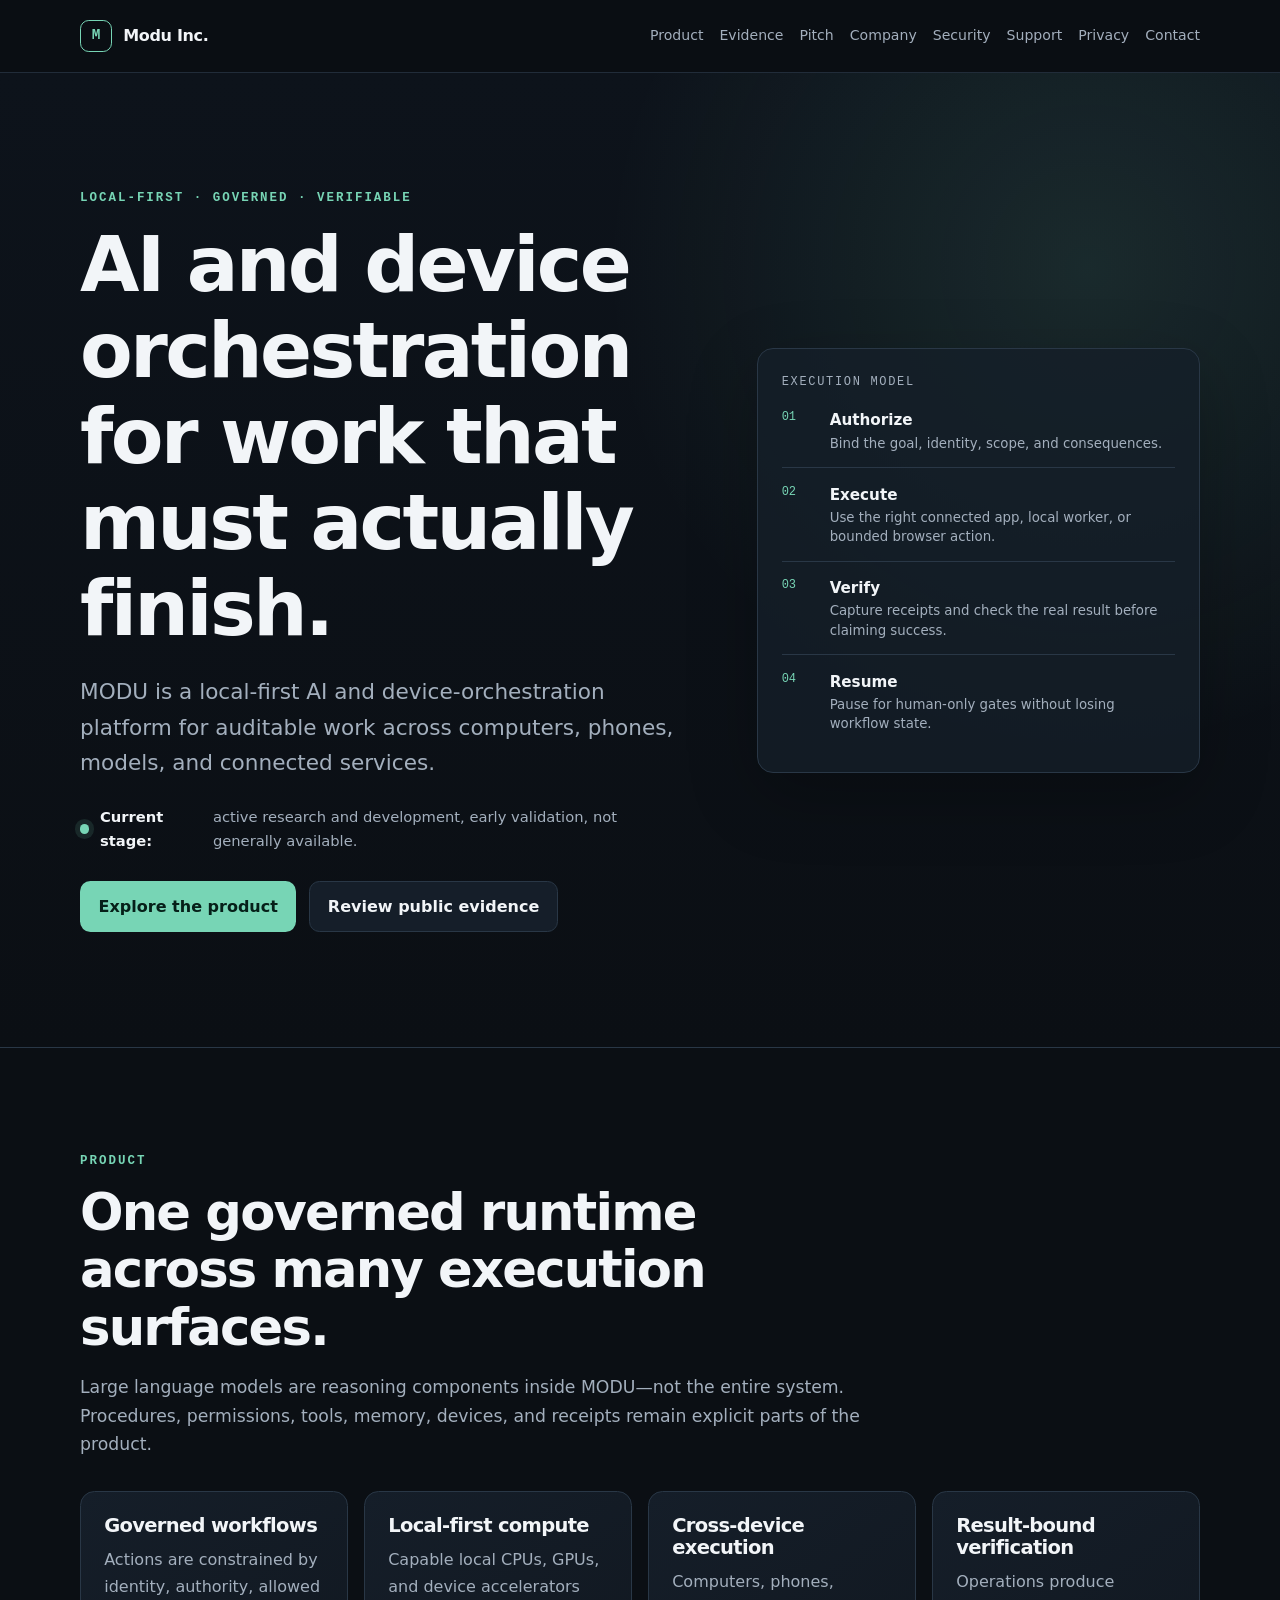
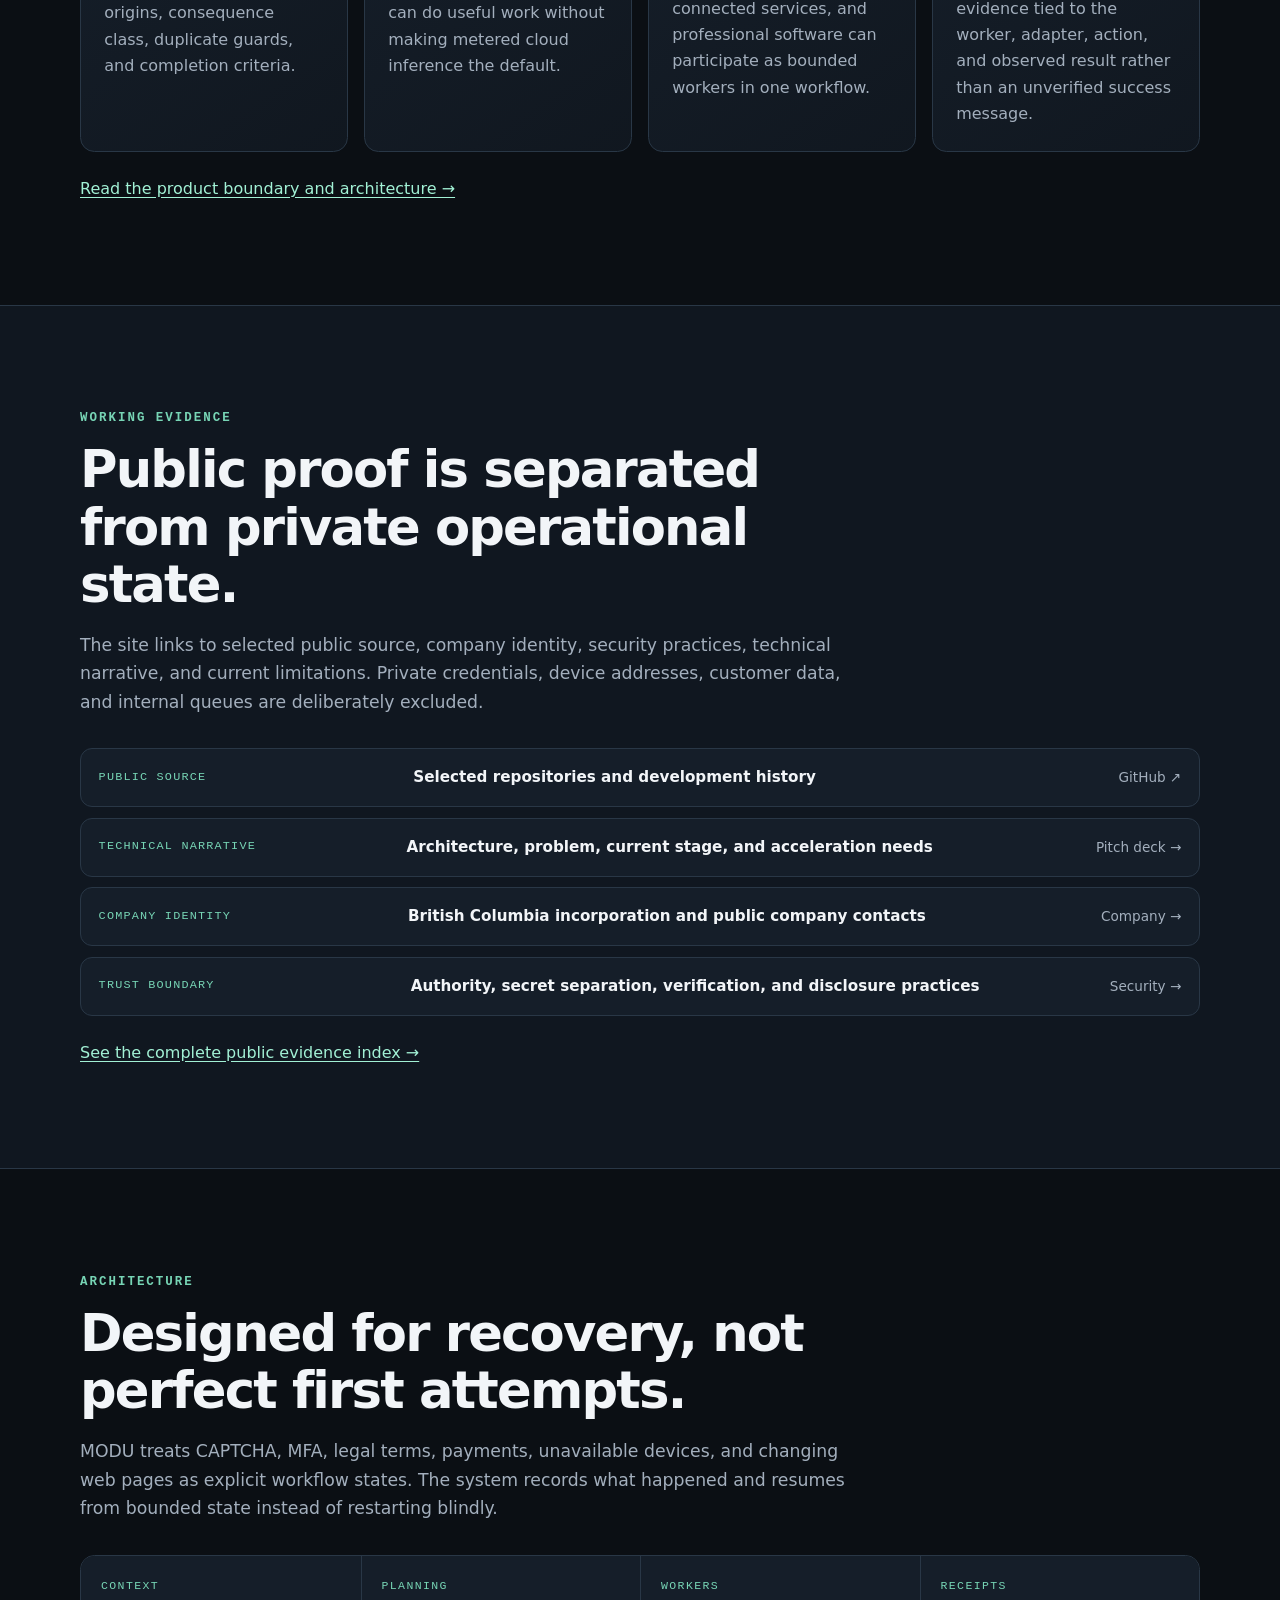
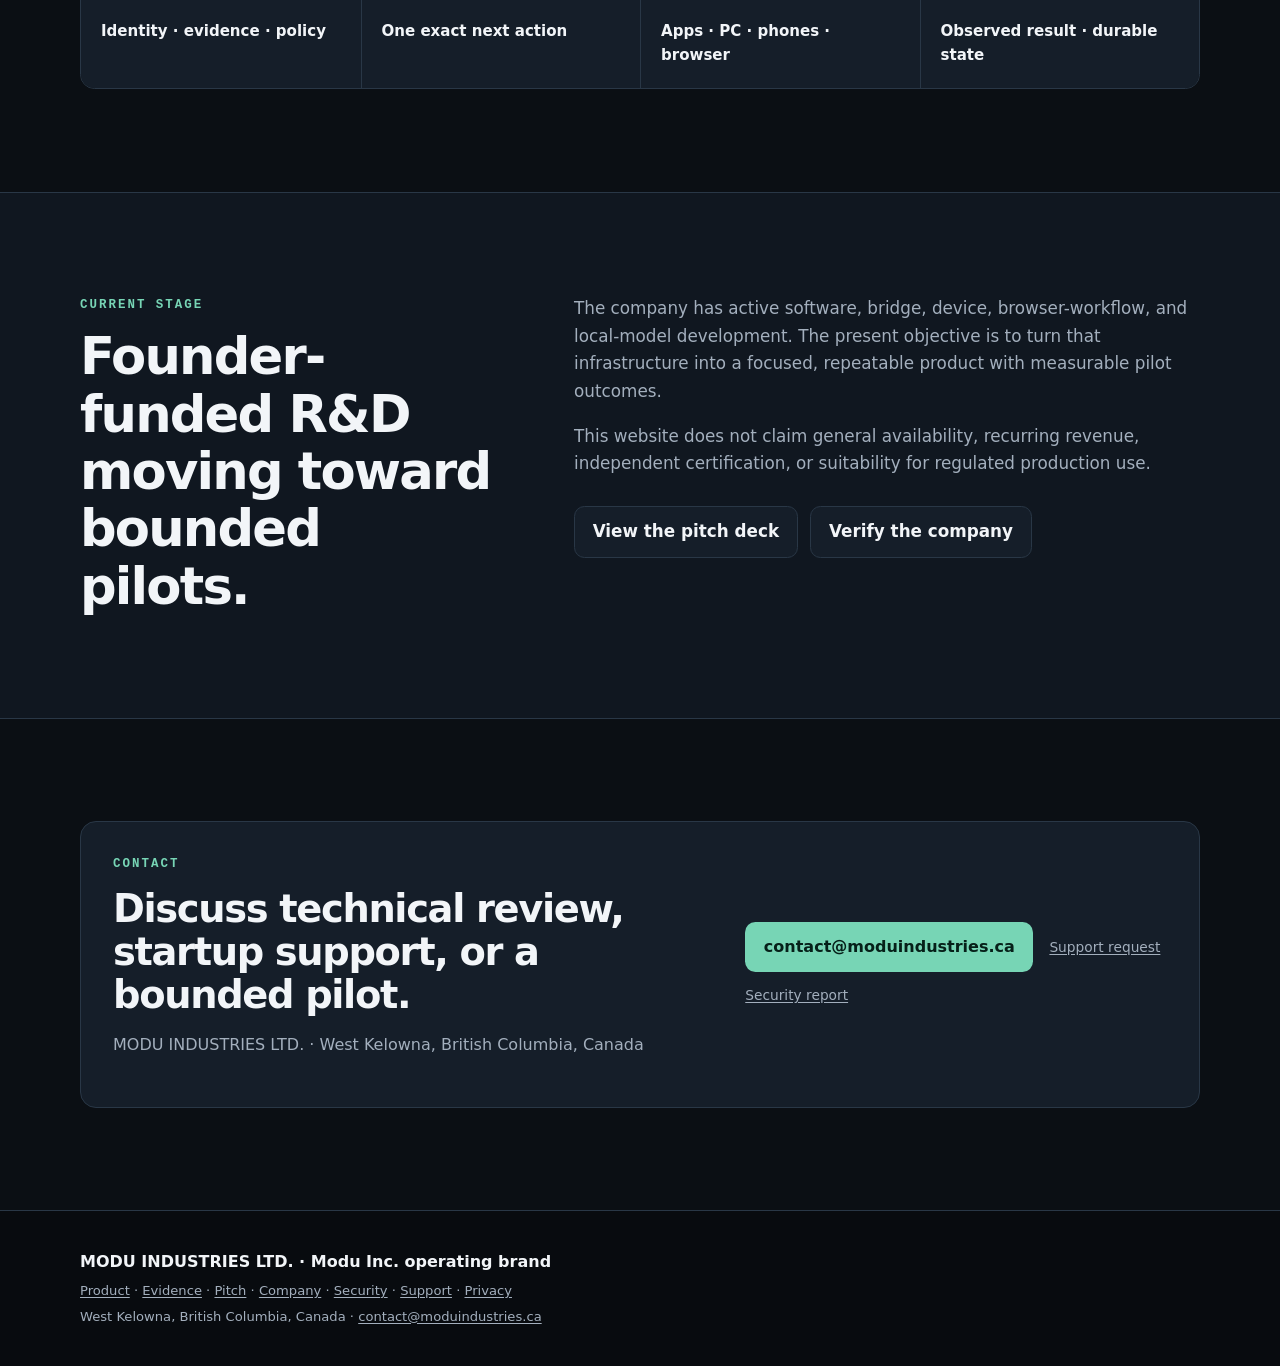
==== commit a0b9bba4: "site: preserve public trust contact disclosures" ====
--- a/index.html
+++ b/index.html
@@ -155,7 +155,11 @@
             <h2>Discuss technical review, startup support, or a bounded pilot.</h2>
             <p>MODU INDUSTRIES LTD. · West Kelowna, British Columbia, Canada</p>
         </div>
-        <a class="btn btn-primary" href="mailto:contact@moduindustries.ca">contact@moduindustries.ca</a>
+        <div class="contact-actions">
+            <a class="btn btn-primary" href="mailto:contact@moduindustries.ca">contact@moduindustries.ca</a>
+            <a href="mailto:contact@moduindustries.ca?subject=Support%20request">Support request</a>
+            <a href="mailto:contact@moduindustries.ca?subject=Security%20report">Security report</a>
+        </div>
     </div>
 </section>
             </main>
--- a/styles.css
+++ b/styles.css
@@ -96,6 +96,8 @@
 .contact-panel { display: flex; align-items: center; justify-content: space-between; gap: 2rem; padding: 2rem; border: 1px solid var(--line); border-radius: 1rem; background: var(--panel); }
 .contact-panel h2 { max-width: 760px; font-size: clamp(1.8rem, 3vw, 2.8rem); }
 .contact-panel p:last-child { color: var(--muted); }
+.contact-actions { display: flex; flex-wrap: wrap; align-items: center; gap: 0.75rem 1rem; }
+.contact-actions > a:not(.btn) { color: var(--muted); font-size: 0.86rem; }
 .comparison-grid { display: grid; grid-template-columns: repeat(2, minmax(0, 1fr)); gap: 1rem; }
 ul { padding-left: 1.2rem; }
 .check-list, .plain-list { margin: 0; color: var(--muted); }
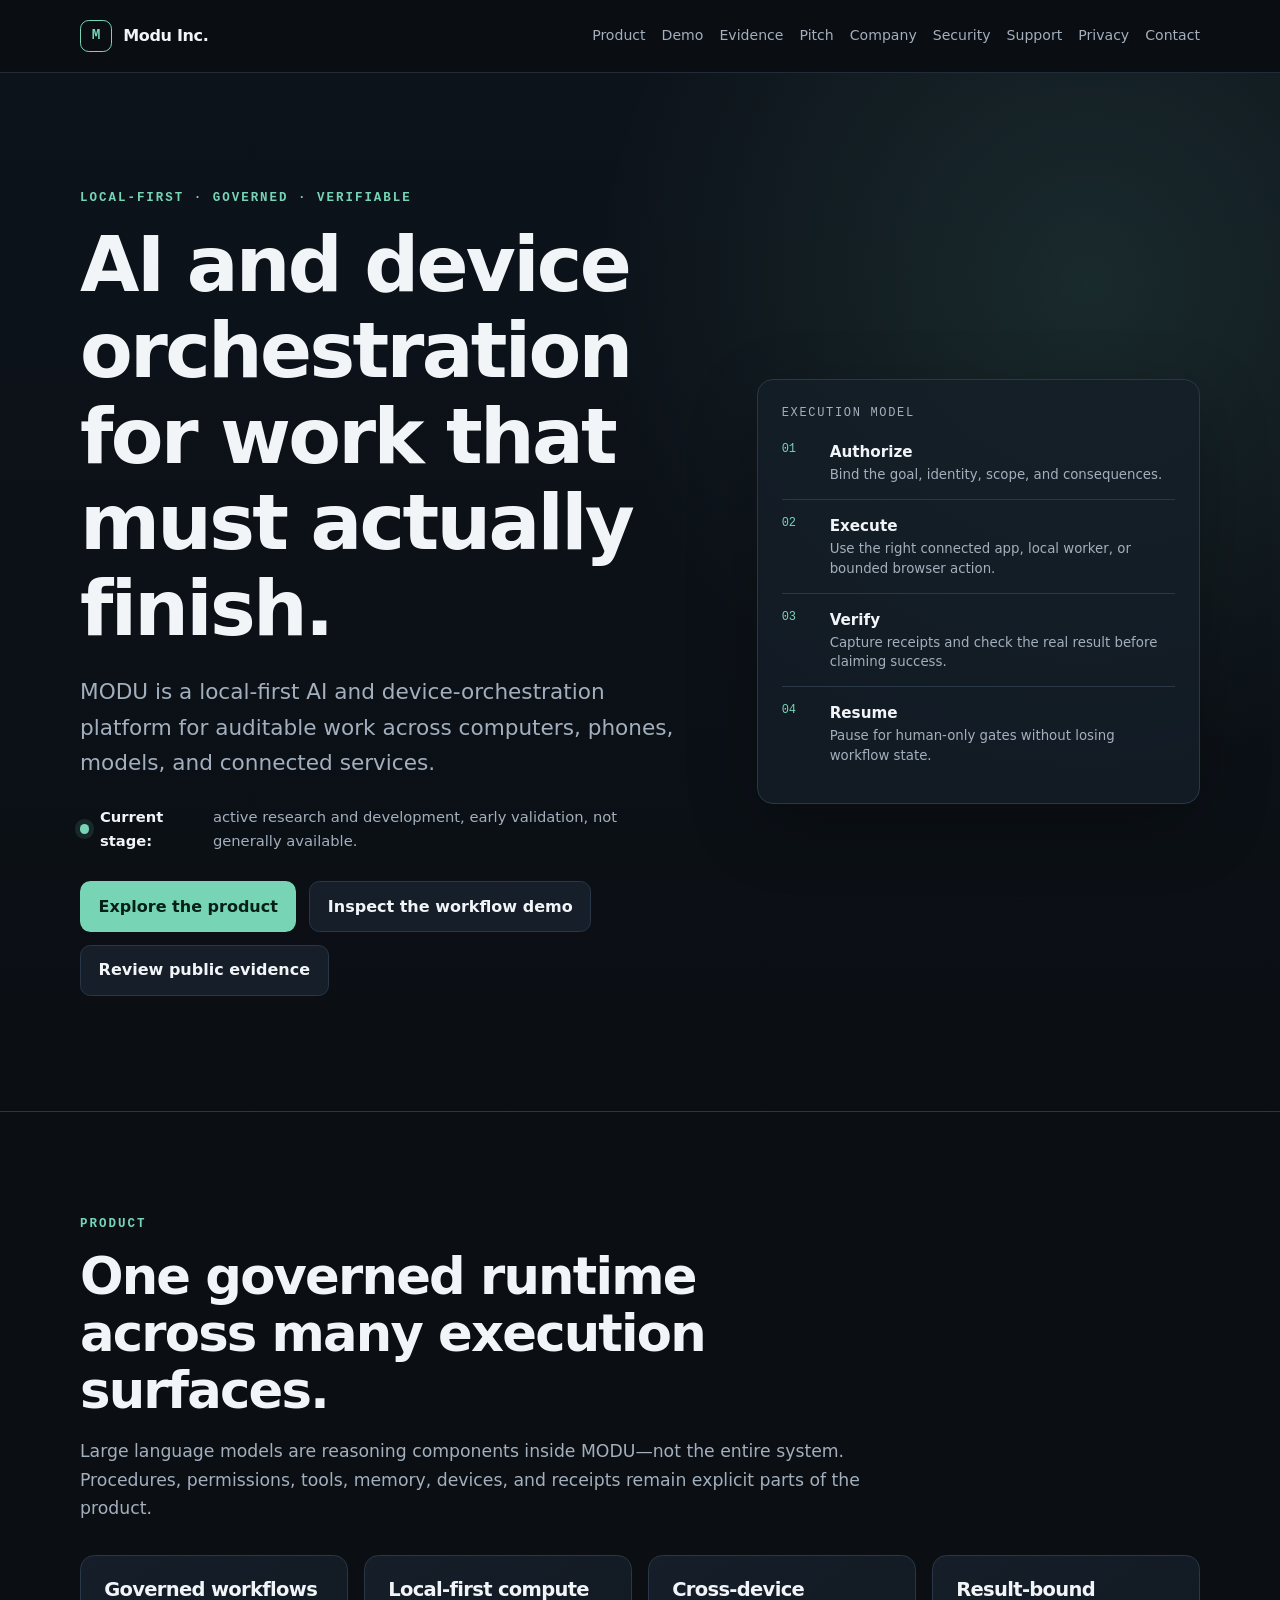
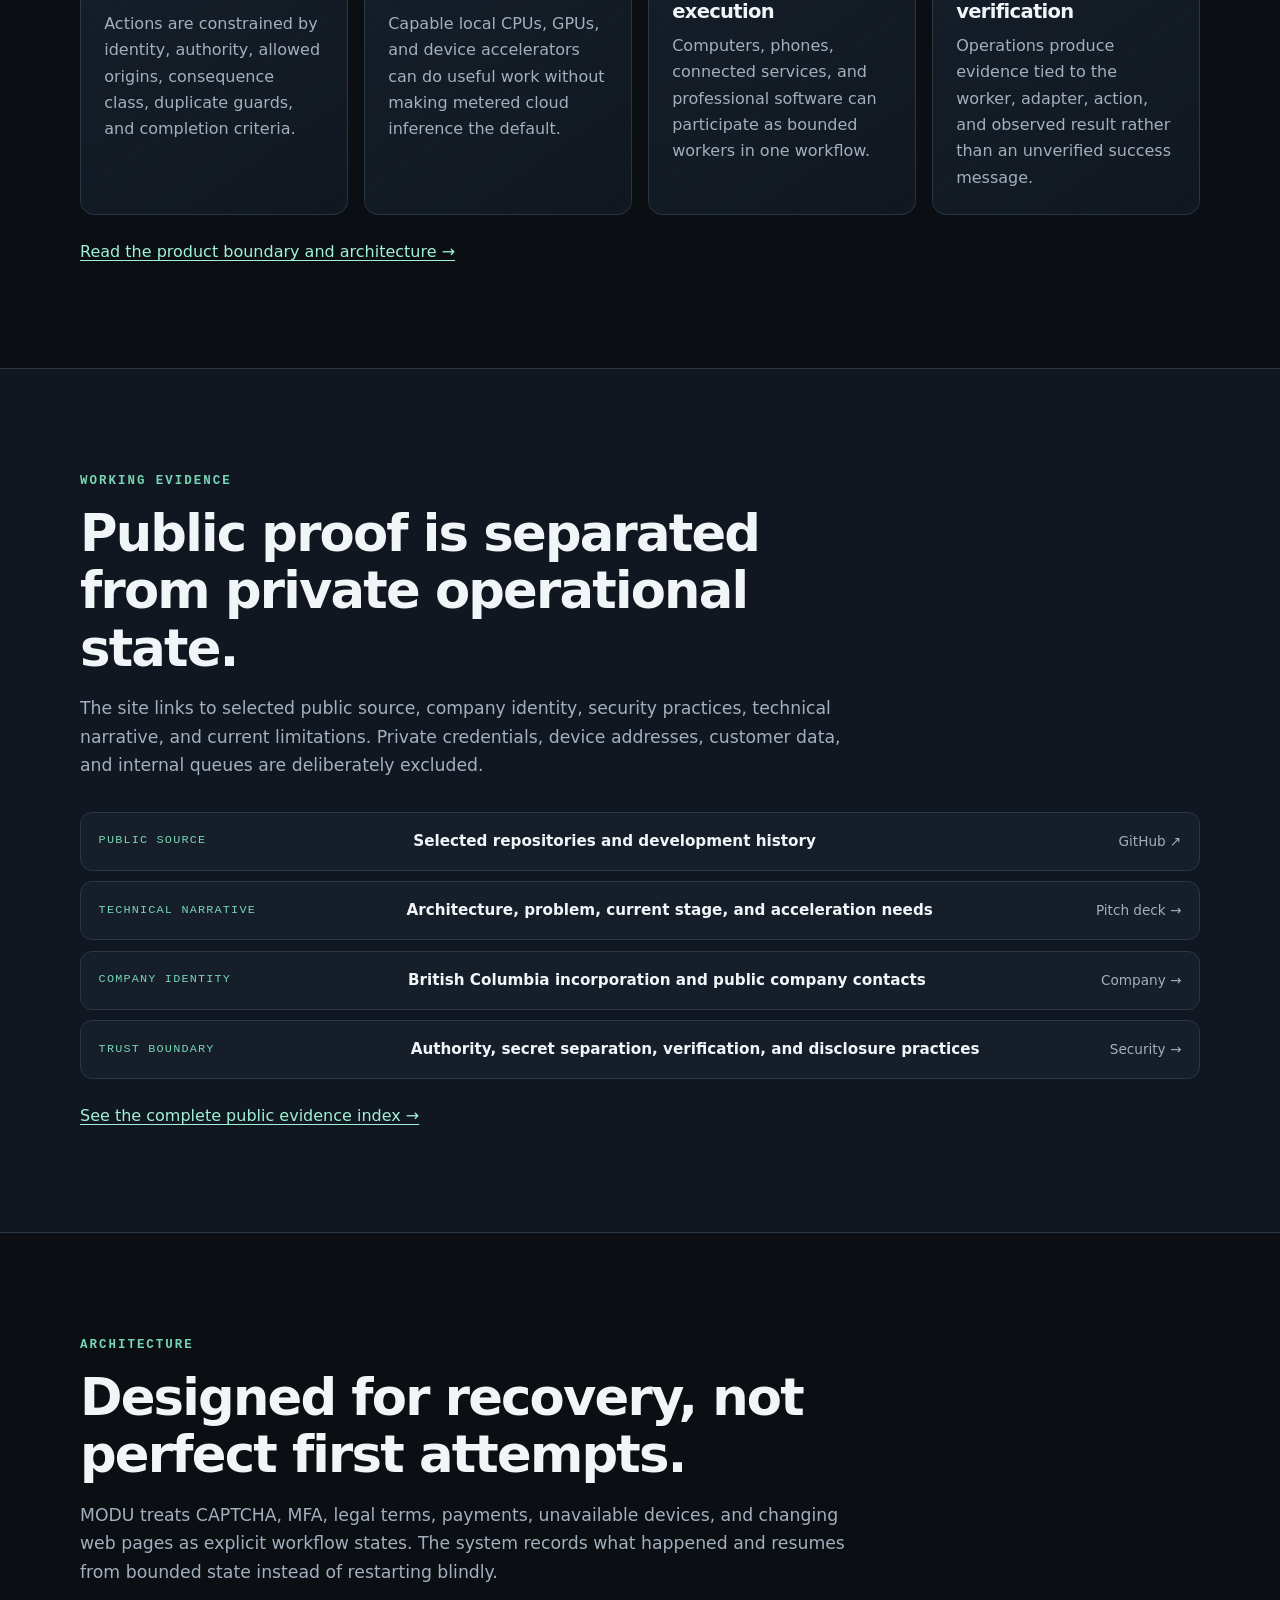
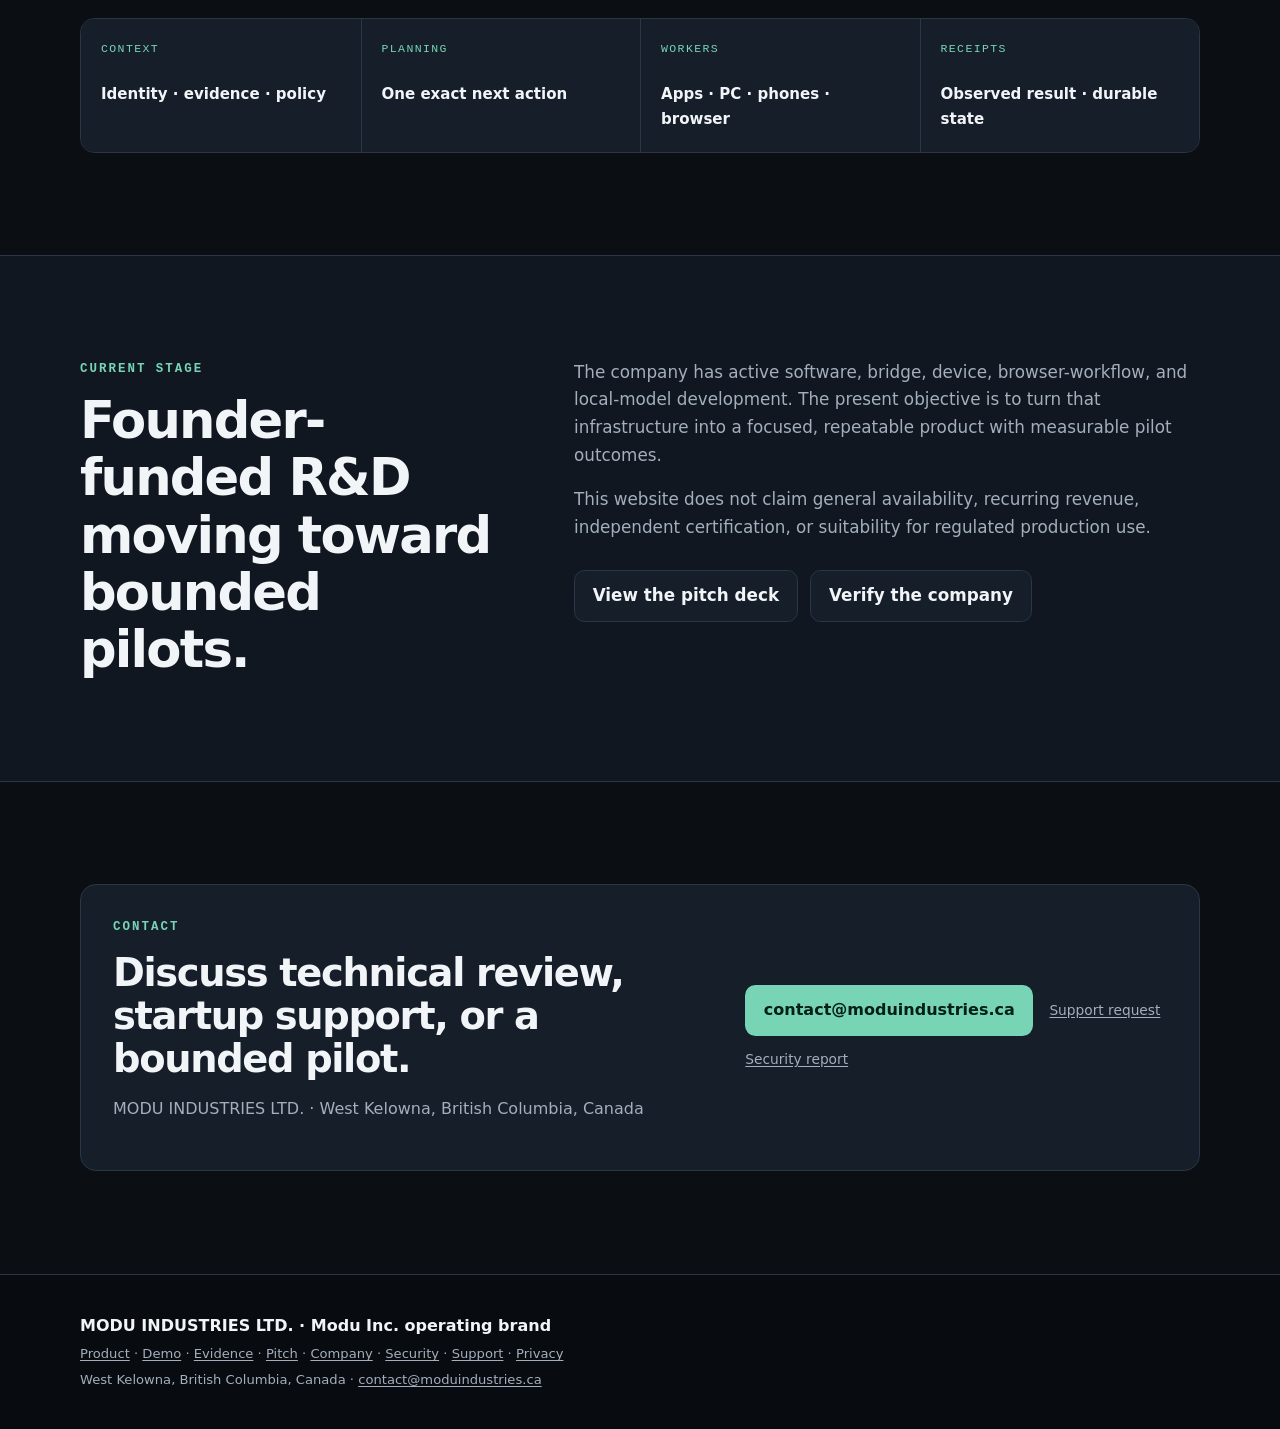
==== commit fd577798: "Publish inspectable workflow evidence demo" ====
--- a/index.html
+++ b/index.html
@@ -46,6 +46,7 @@
                     <a href="index.html" class="logo" aria-label="MODU INDUSTRIES LTD. home"><span class="logo-mark">M</span><span>Modu Inc.</span></a>
                     <nav class="nav" aria-label="Main navigation">
     <a href="product.html">Product</a>
+    <a href="demo.html">Demo</a>
     <a href="evidence.html">Evidence</a>
     <a href="pitch-deck.html">Pitch</a>
     <a href="company.html">Company</a>
@@ -66,6 +67,7 @@
             <p class="status-line"><span class="status-dot" aria-hidden="true"></span><strong>Current stage:</strong> active research and development, early validation, not generally available.</p>
             <div class="button-row">
                 <a class="btn btn-primary" href="product.html">Explore the product</a>
+                <a class="btn btn-secondary" href="demo.html">Inspect the workflow demo</a>
                 <a class="btn btn-secondary" href="evidence.html">Review public evidence</a>
             </div>
         </div>
@@ -166,7 +168,7 @@
             <footer class="site-footer" role="contentinfo">
     <div class="container footer-inner">
         <p class="footer-copy">MODU INDUSTRIES LTD. · Modu Inc. operating brand</p>
-        <p class="footer-legal"><a href="product.html">Product</a> · <a href="evidence.html">Evidence</a> · <a href="pitch-deck.html">Pitch</a> · <a href="company.html">Company</a> · <a href="security.html">Security</a> · <a href="support.html">Support</a> · <a href="privacy.html">Privacy</a></p>
+        <p class="footer-legal"><a href="product.html">Product</a> · <a href="demo.html">Demo</a> · <a href="evidence.html">Evidence</a> · <a href="pitch-deck.html">Pitch</a> · <a href="company.html">Company</a> · <a href="security.html">Security</a> · <a href="support.html">Support</a> · <a href="privacy.html">Privacy</a></p>
         <p class="footer-legal">West Kelowna, British Columbia, Canada · <a href="mailto:contact@moduindustries.ca">contact@moduindustries.ca</a></p>
     </div>
 </footer>
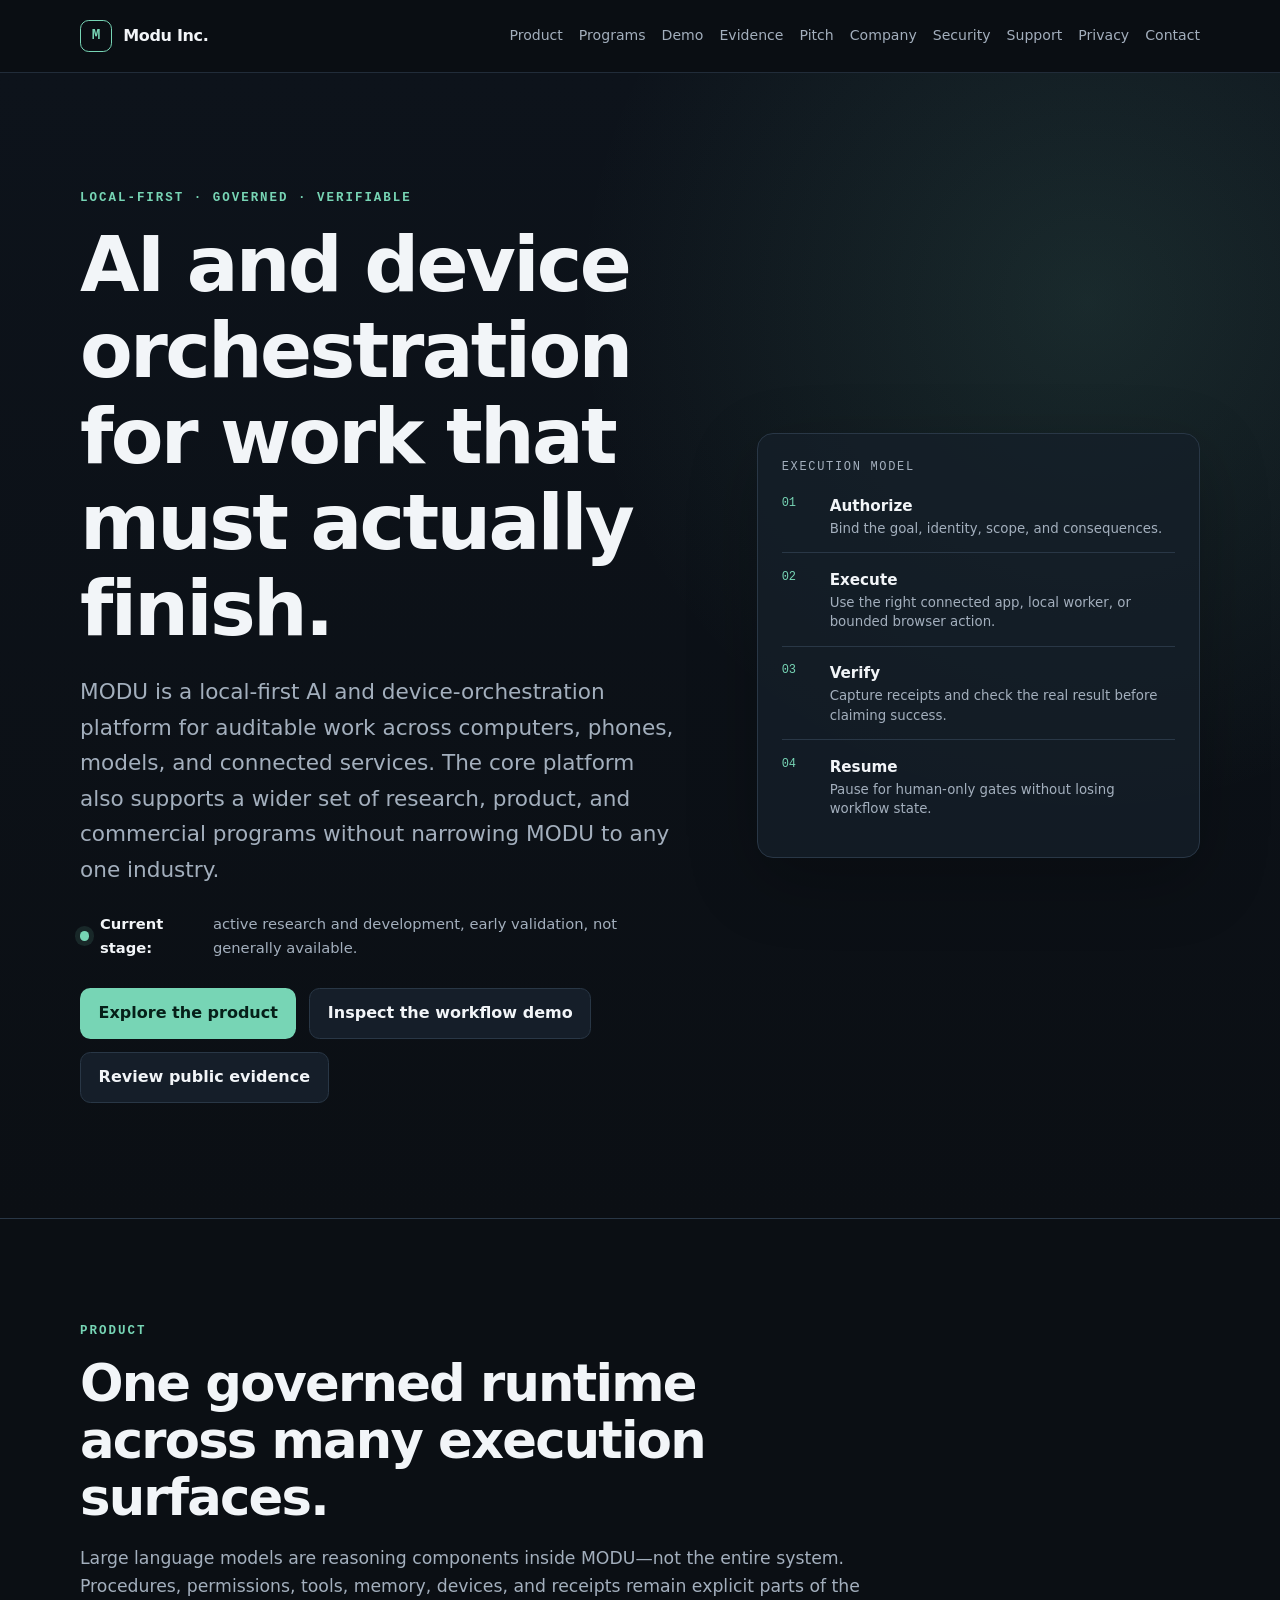
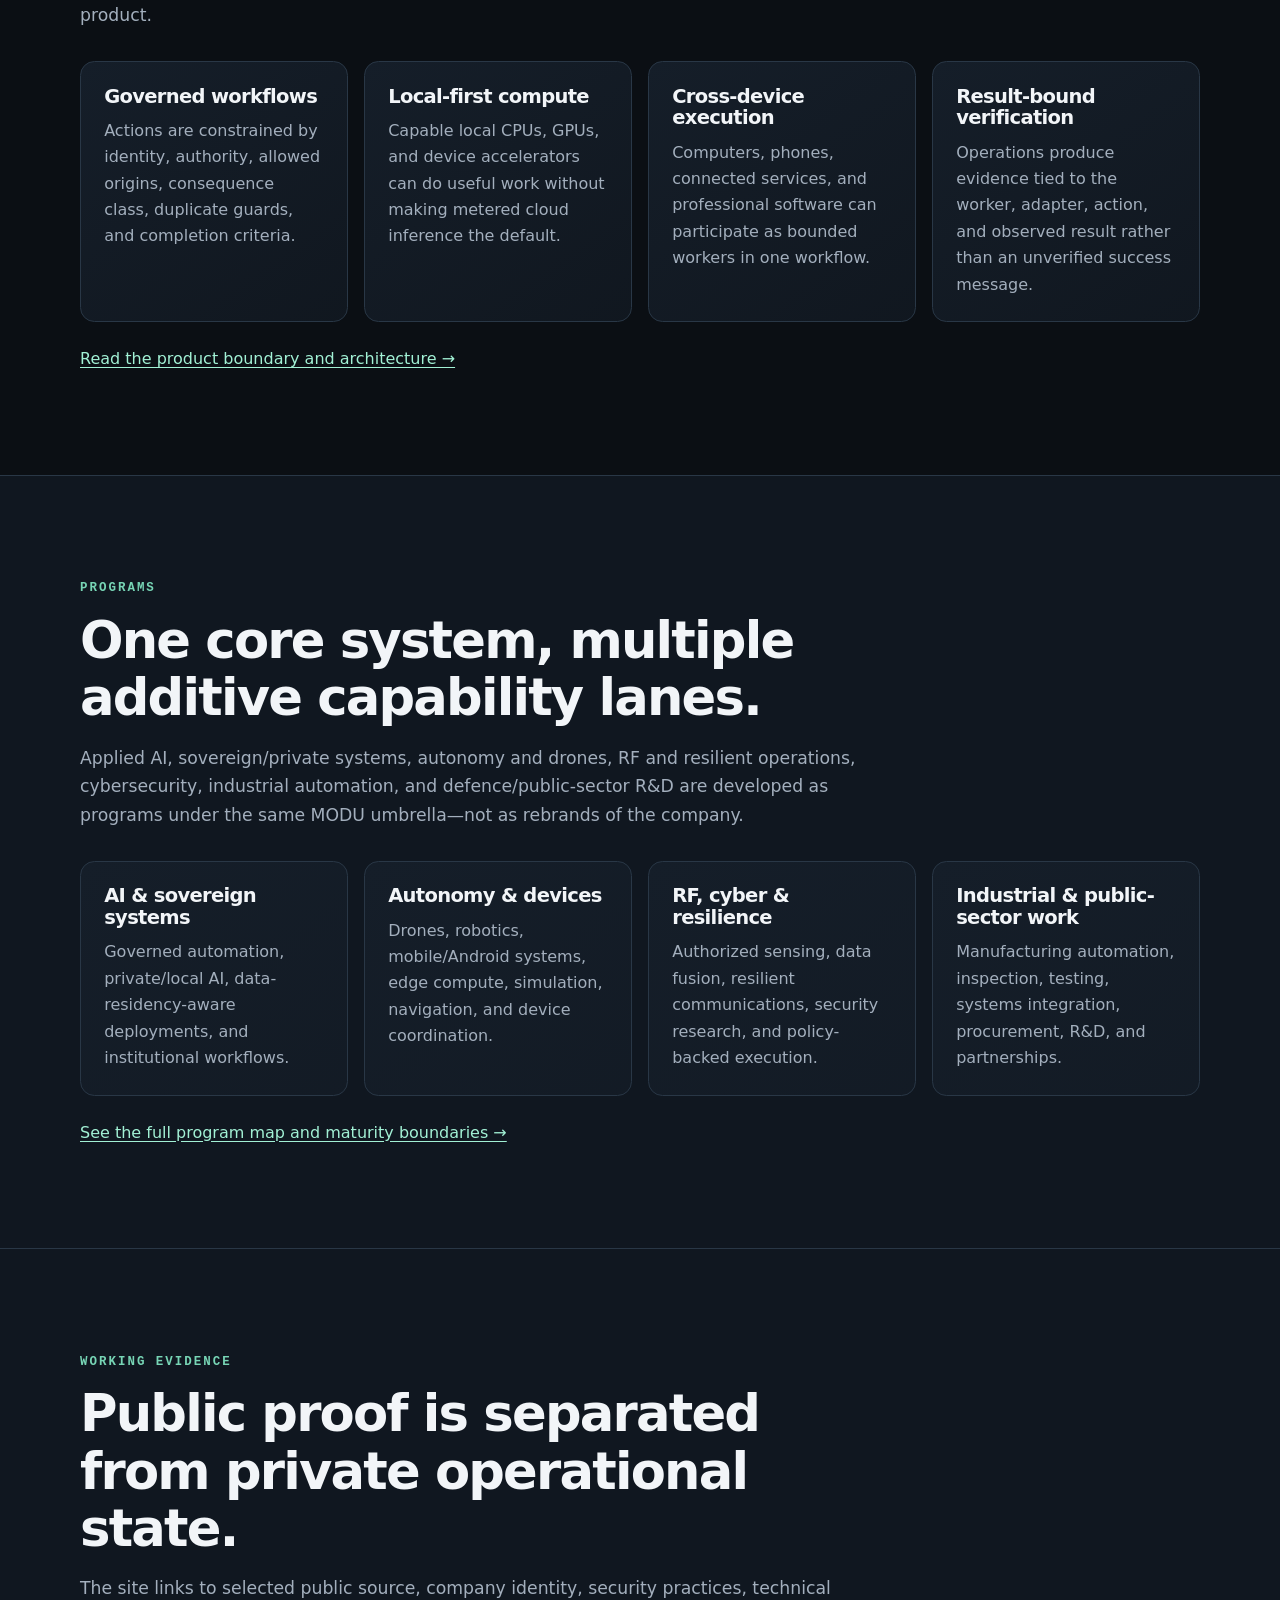
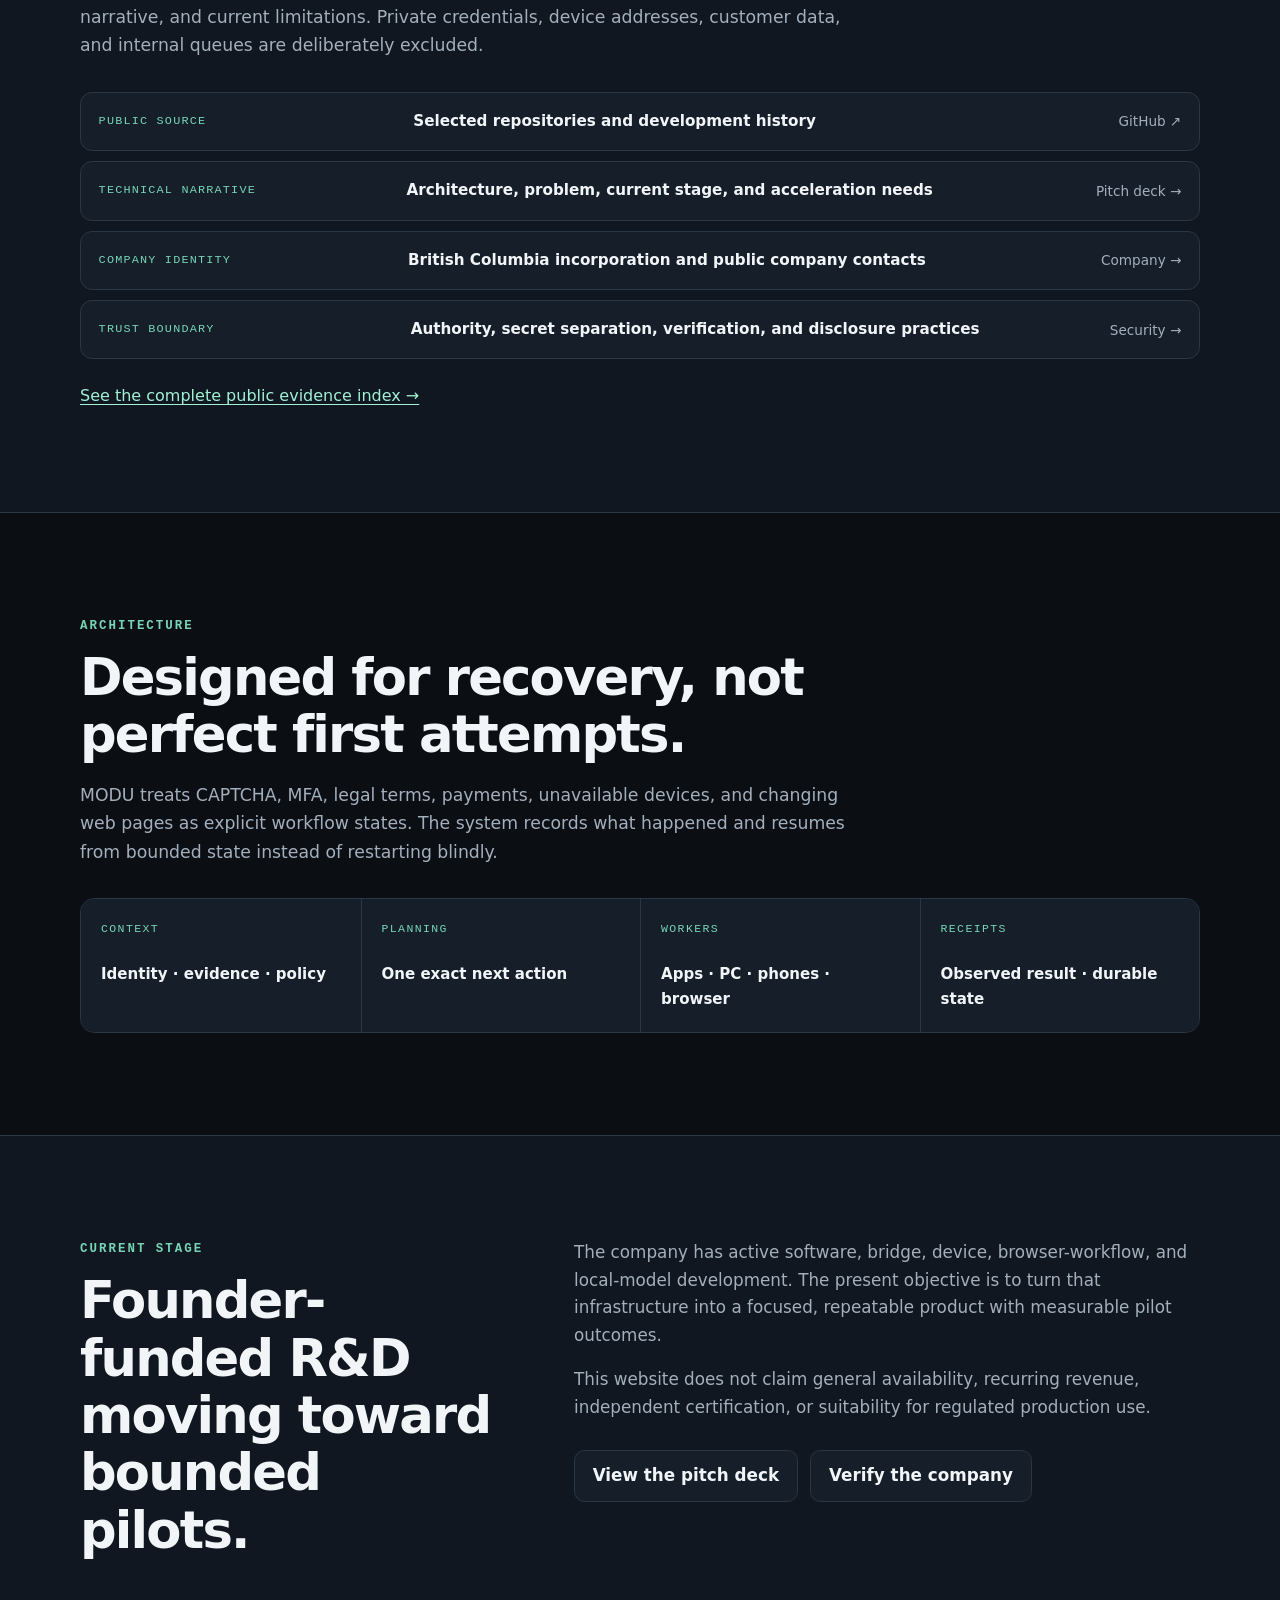
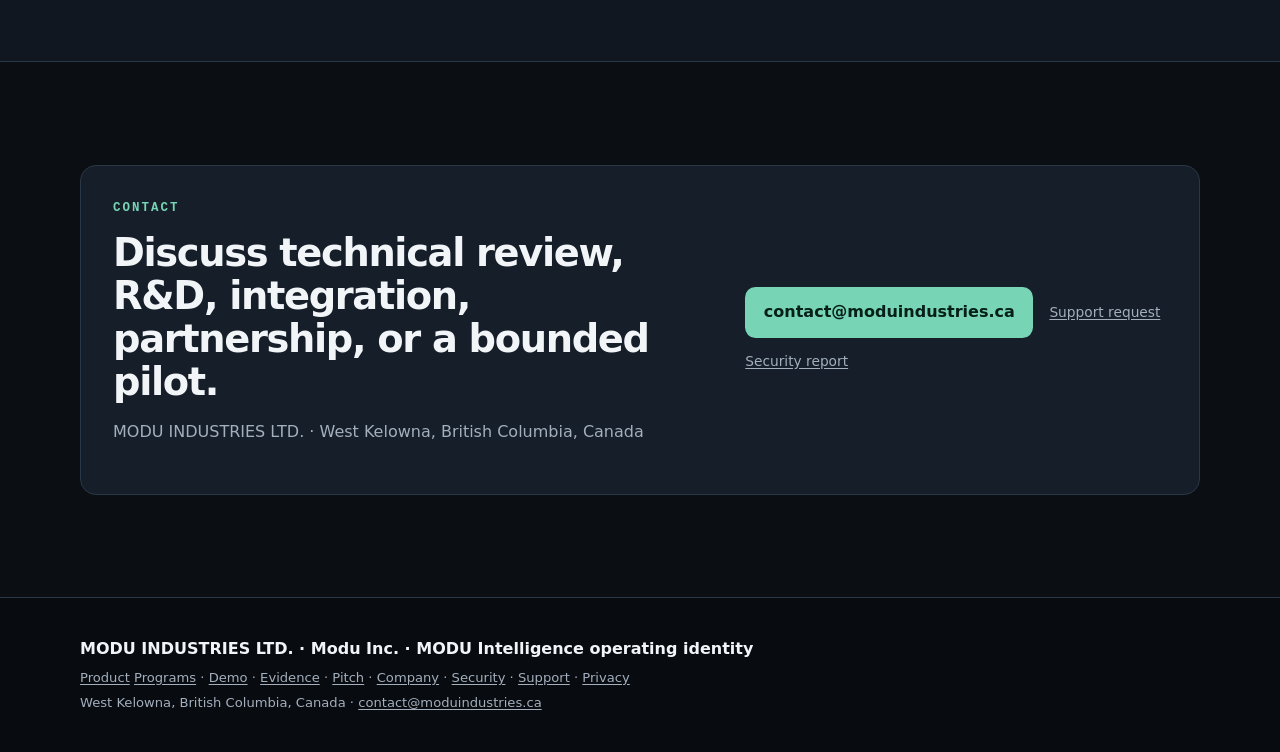
==== commit f489587c: "site: align index.html with broad MODU scope" ====
--- a/index.html
+++ b/index.html
@@ -3,7 +3,7 @@
         <head>
             <meta charset="UTF-8">
             <meta name="viewport" content="width=device-width, initial-scale=1.0">
-            <meta name="description" content="MODU is building a local-first AI and device-orchestration platform for governed, auditable work across computers, phones, models, and connected services.">
+            <meta name="description" content="MODU builds a local-first AI and device-orchestration platform and develops additive programs across applied AI, autonomy, sovereign systems, RF/cyber research, and industrial automation.">
             <meta name="theme-color" content="#0b0f14">
             <meta name="robots" content="index, follow">
             <link rel="canonical" href="https://moduindustries.ca/">
@@ -46,6 +46,7 @@
                     <a href="index.html" class="logo" aria-label="MODU INDUSTRIES LTD. home"><span class="logo-mark">M</span><span>Modu Inc.</span></a>
                     <nav class="nav" aria-label="Main navigation">
     <a href="product.html">Product</a>
+    <a href="programs.html">Programs</a>
     <a href="demo.html">Demo</a>
     <a href="evidence.html">Evidence</a>
     <a href="pitch-deck.html">Pitch</a>
@@ -63,7 +64,7 @@
         <div>
             <p class="eyebrow">Local-first · governed · verifiable</p>
             <h1 id="hero-heading">AI and device orchestration for work that must actually finish.</h1>
-            <p class="hero-lead">MODU is a local-first AI and device-orchestration platform for auditable work across computers, phones, models, and connected services.</p>
+            <p class="hero-lead">MODU is a local-first AI and device-orchestration platform for auditable work across computers, phones, models, and connected services. The core platform also supports a wider set of research, product, and commercial programs without narrowing MODU to any one industry.</p>
             <p class="status-line"><span class="status-dot" aria-hidden="true"></span><strong>Current stage:</strong> active research and development, early validation, not generally available.</p>
             <div class="button-row">
                 <a class="btn btn-primary" href="product.html">Explore the product</a>
@@ -97,6 +98,23 @@
             <article class="card"><h3>Result-bound verification</h3><p>Operations produce evidence tied to the worker, adapter, action, and observed result rather than an unverified success message.</p></article>
         </div>
         <p class="section-link"><a href="product.html">Read the product boundary and architecture →</a></p>
+    </div>
+</section>
+
+<section class="section section-alt" id="programs">
+    <div class="container">
+        <div class="section-heading">
+            <p class="eyebrow">Programs</p>
+            <h2>One core system, multiple additive capability lanes.</h2>
+            <p>Applied AI, sovereign/private systems, autonomy and drones, RF and resilient operations, cybersecurity, industrial automation, and defence/public-sector R&amp;D are developed as programs under the same MODU umbrella—not as rebrands of the company.</p>
+        </div>
+        <div class="card-grid four-up">
+            <article class="card"><h3>AI &amp; sovereign systems</h3><p>Governed automation, private/local AI, data-residency-aware deployments, and institutional workflows.</p></article>
+            <article class="card"><h3>Autonomy &amp; devices</h3><p>Drones, robotics, mobile/Android systems, edge compute, simulation, navigation, and device coordination.</p></article>
+            <article class="card"><h3>RF, cyber &amp; resilience</h3><p>Authorized sensing, data fusion, resilient communications, security research, and policy-backed execution.</p></article>
+            <article class="card"><h3>Industrial &amp; public-sector work</h3><p>Manufacturing automation, inspection, testing, systems integration, procurement, R&amp;D, and partnerships.</p></article>
+        </div>
+        <p class="section-link"><a href="programs.html">See the full program map and maturity boundaries →</a></p>
     </div>
 </section>
 
@@ -154,7 +172,7 @@
     <div class="container contact-panel">
         <div>
             <p class="eyebrow">Contact</p>
-            <h2>Discuss technical review, startup support, or a bounded pilot.</h2>
+            <h2>Discuss technical review, R&amp;D, integration, partnership, or a bounded pilot.</h2>
             <p>MODU INDUSTRIES LTD. · West Kelowna, British Columbia, Canada</p>
         </div>
         <div class="contact-actions">
@@ -167,8 +185,9 @@
             </main>
             <footer class="site-footer" role="contentinfo">
     <div class="container footer-inner">
-        <p class="footer-copy">MODU INDUSTRIES LTD. · Modu Inc. operating brand</p>
-        <p class="footer-legal"><a href="product.html">Product</a> · <a href="demo.html">Demo</a> · <a href="evidence.html">Evidence</a> · <a href="pitch-deck.html">Pitch</a> · <a href="company.html">Company</a> · <a href="security.html">Security</a> · <a href="support.html">Support</a> · <a href="privacy.html">Privacy</a></p>
+        <p class="footer-copy">MODU INDUSTRIES LTD. · Modu Inc. · MODU Intelligence operating identity</p>
+        <p class="footer-legal"><a href="product.html">Product</a>
+    <a href="programs.html">Programs</a> · <a href="demo.html">Demo</a> · <a href="evidence.html">Evidence</a> · <a href="pitch-deck.html">Pitch</a> · <a href="company.html">Company</a> · <a href="security.html">Security</a> · <a href="support.html">Support</a> · <a href="privacy.html">Privacy</a></p>
         <p class="footer-legal">West Kelowna, British Columbia, Canada · <a href="mailto:contact@moduindustries.ca">contact@moduindustries.ca</a></p>
     </div>
 </footer>
--- a/styles.css
+++ b/styles.css
@@ -116,6 +116,19 @@
 .prose-wide p, .prose-wide li { color: var(--muted); }
 .pitch-hero { background: radial-gradient(circle at 20% 10%, rgba(134, 191, 255, 0.14), transparent 40%), linear-gradient(180deg, #0d131b, var(--bg)); }
 
+.program-grid { display: grid; grid-template-columns: repeat(2, minmax(0, 1fr)); gap: 1rem; }
+.program-card { padding: 1.45rem; border: 1px solid var(--line); border-radius: 0.9rem; background: linear-gradient(145deg, var(--panel), rgba(21, 30, 41, 0.55)); }
+.program-card h3 { margin-top: 0.65rem; }
+.program-card p { margin-bottom: 0; color: var(--muted); }
+.program-meta { display: flex; flex-wrap: wrap; align-items: center; justify-content: space-between; gap: 0.65rem; color: var(--accent); font-family: var(--font-mono); font-size: 0.72rem; text-transform: uppercase; letter-spacing: 0.1em; }
+.program-status { padding: 0.25rem 0.5rem; border: 1px solid rgba(119, 213, 181, 0.28); border-radius: 999px; color: var(--accent-strong); background: rgba(119, 213, 181, 0.06); letter-spacing: 0.04em; text-transform: none; }
+.identity-stack { display: grid; gap: 0.75rem; margin-top: 1.4rem; }
+.identity-row { display: grid; grid-template-columns: minmax(150px, 0.45fr) 1.55fr; gap: 1rem; padding: 1rem; border: 1px solid var(--line); border-radius: 0.75rem; background: var(--panel); }
+.identity-row strong { color: var(--text); }
+.identity-row span { color: var(--muted); }
+.scope-callout { margin: 1.5rem 0 0; padding: 1.15rem 1.25rem; border: 1px solid var(--line); border-left: 3px solid var(--accent); border-radius: 0.75rem; background: rgba(119, 213, 181, 0.05); color: var(--muted); }
+.scope-callout strong { color: var(--text); }
+
 .site-footer { padding: 2.4rem 0; background: #080b0f; }
 .footer-inner { display: grid; gap: 0.25rem; }
 .footer-inner p { margin: 0; }
@@ -128,6 +141,7 @@
     .nav { max-width: 580px; }
     .hero-grid, .two-column { grid-template-columns: 1fr; }
     .four-up { grid-template-columns: repeat(2, minmax(0, 1fr)); }
+    .program-grid { grid-template-columns: 1fr; }
 }
 @media (max-width: 720px) {
     .header-inner { flex-direction: column; gap: 0.75rem; }
@@ -139,6 +153,7 @@
     .architecture-strip div:nth-child(4) { border-top: 1px solid var(--line); }
     .evidence-item { grid-template-columns: 1fr; gap: 0.25rem; }
     .contact-panel { align-items: flex-start; flex-direction: column; }
+    .identity-row { grid-template-columns: 1fr; }
 }
 @media (max-width: 440px) {
     .container { width: min(calc(100% - 1.25rem), var(--content)); }
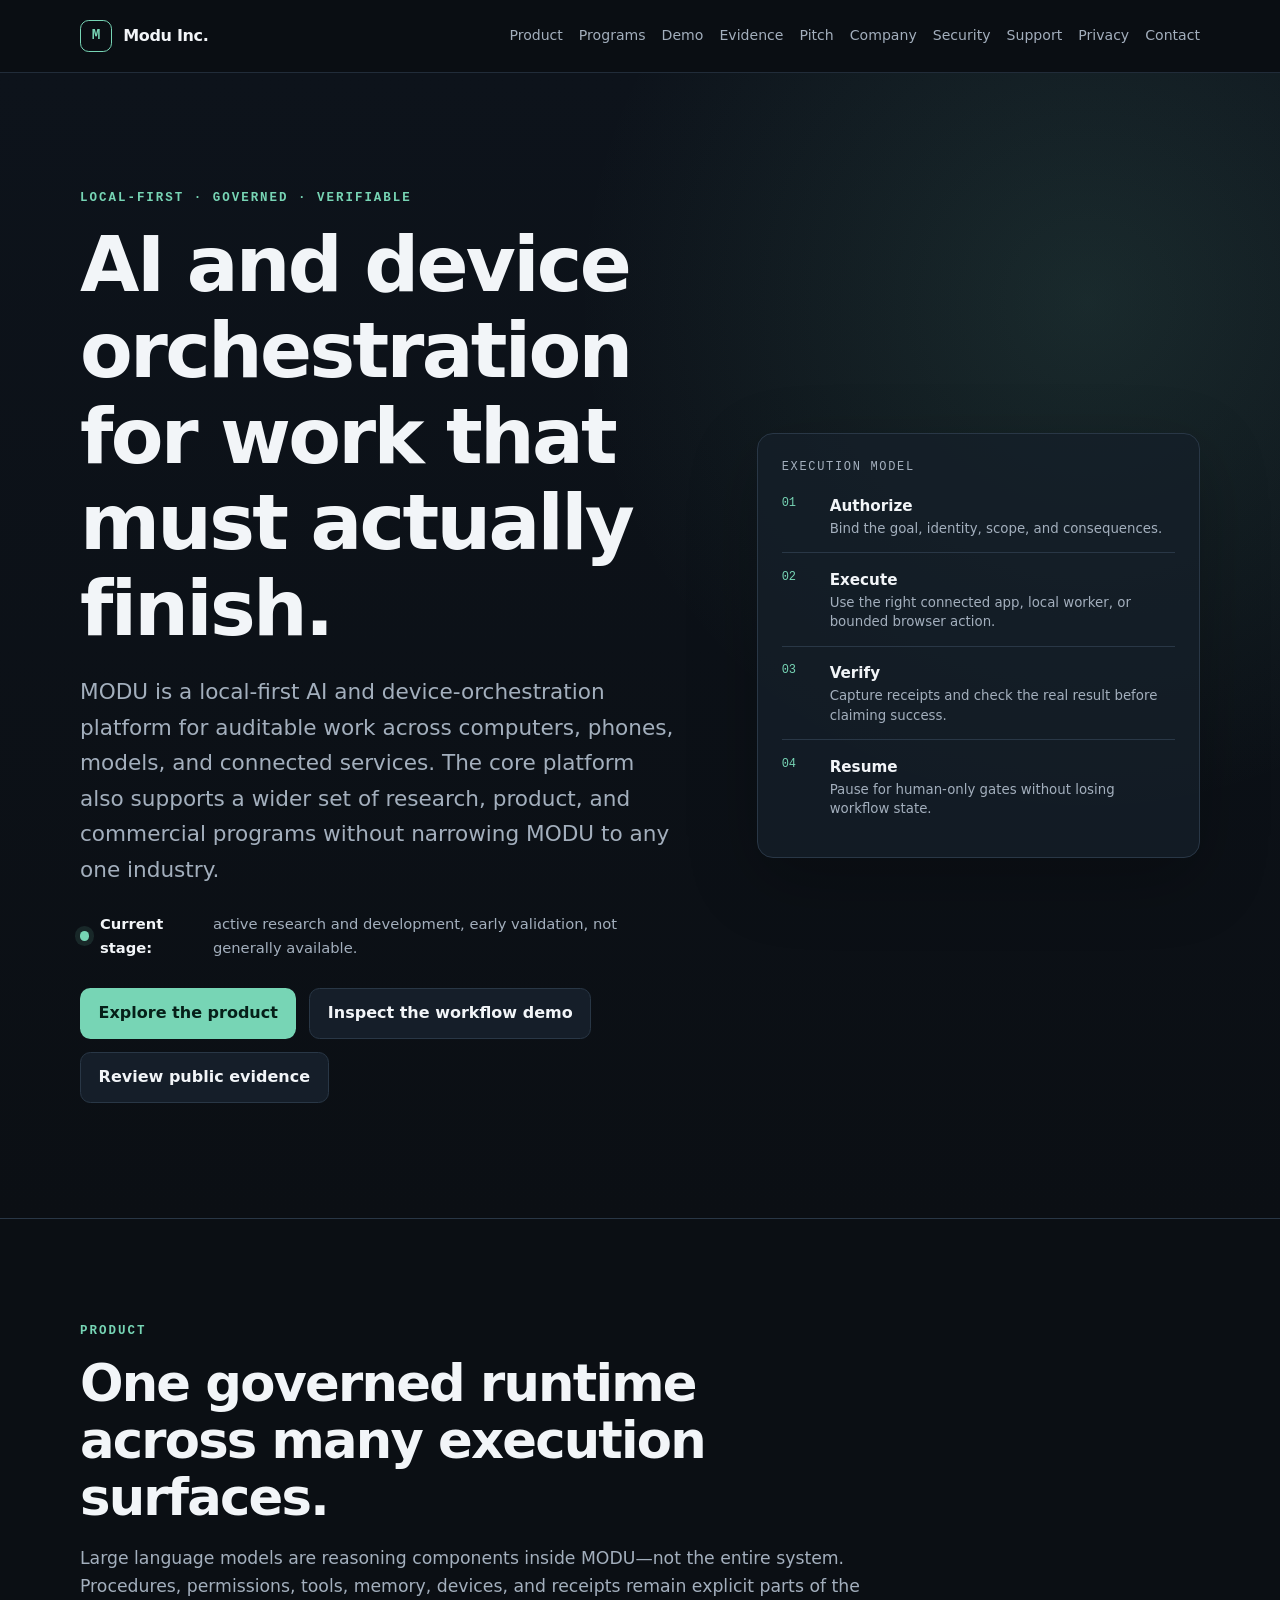
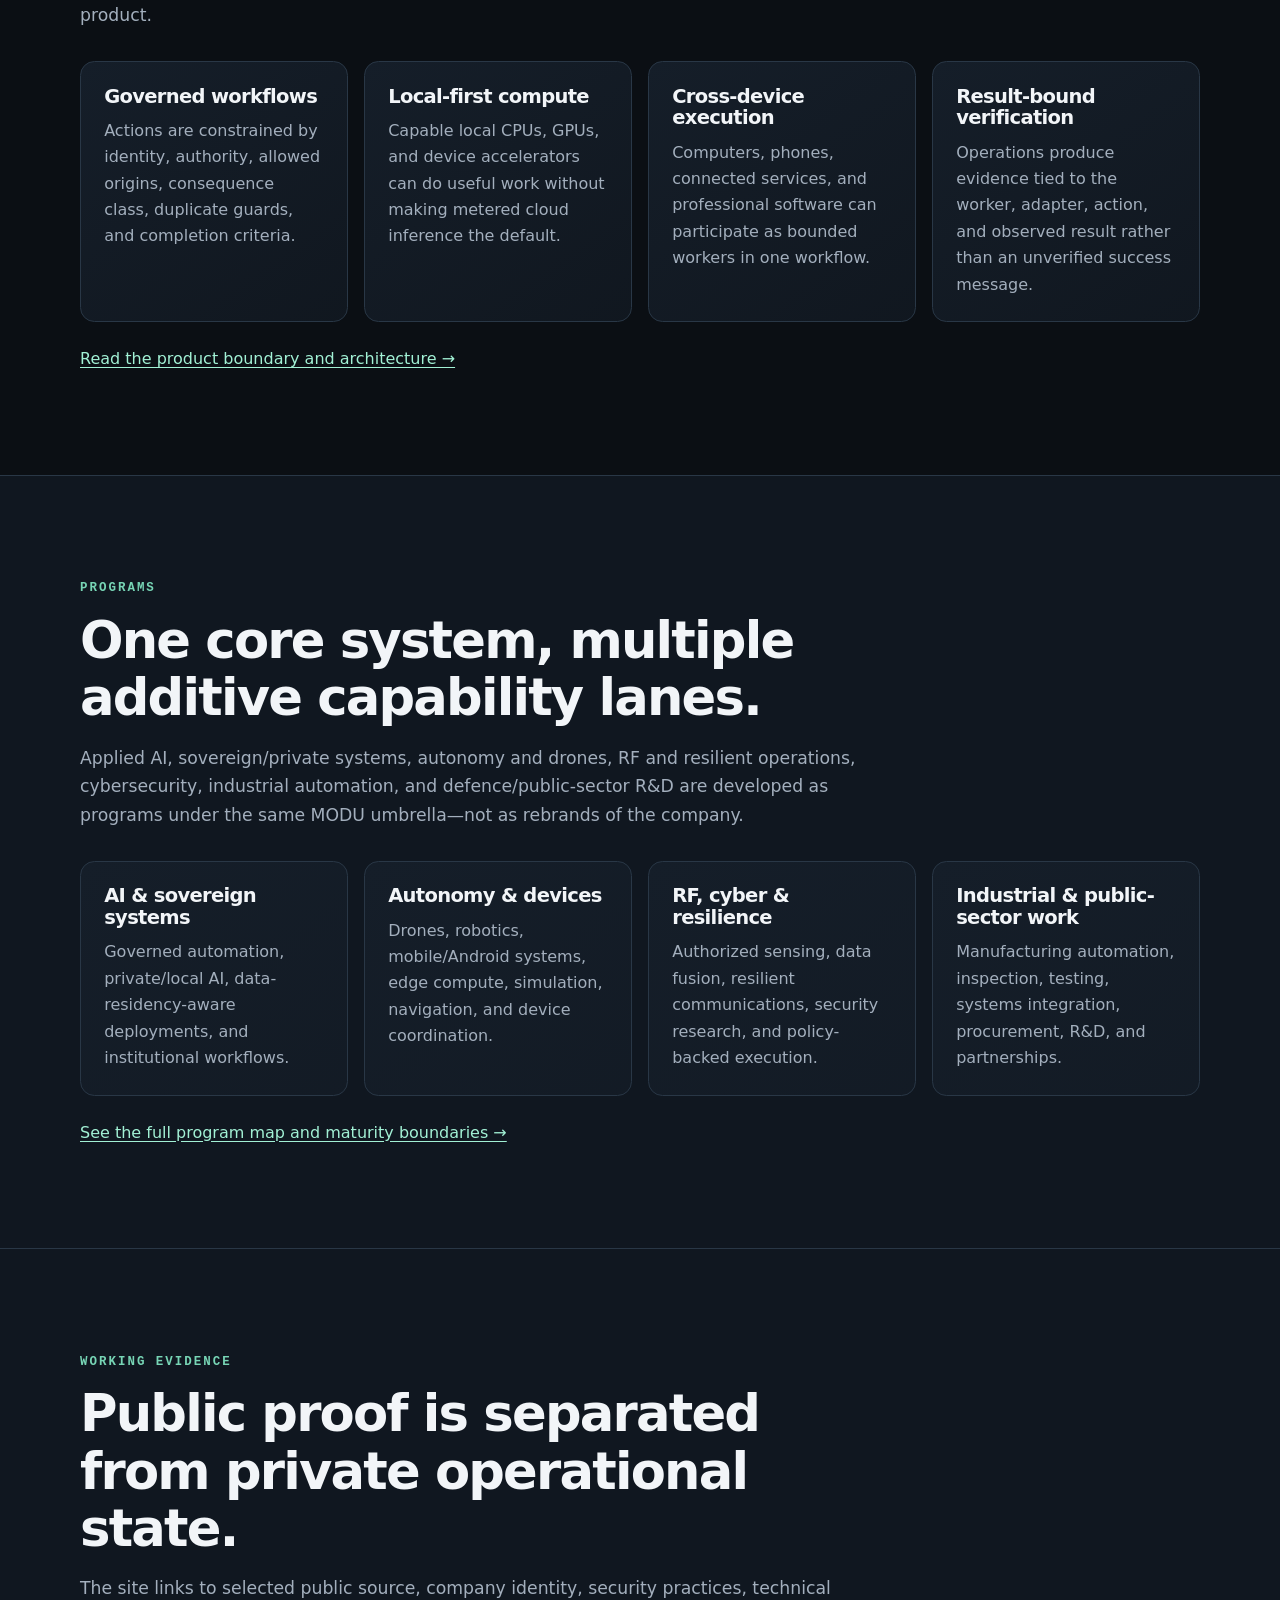
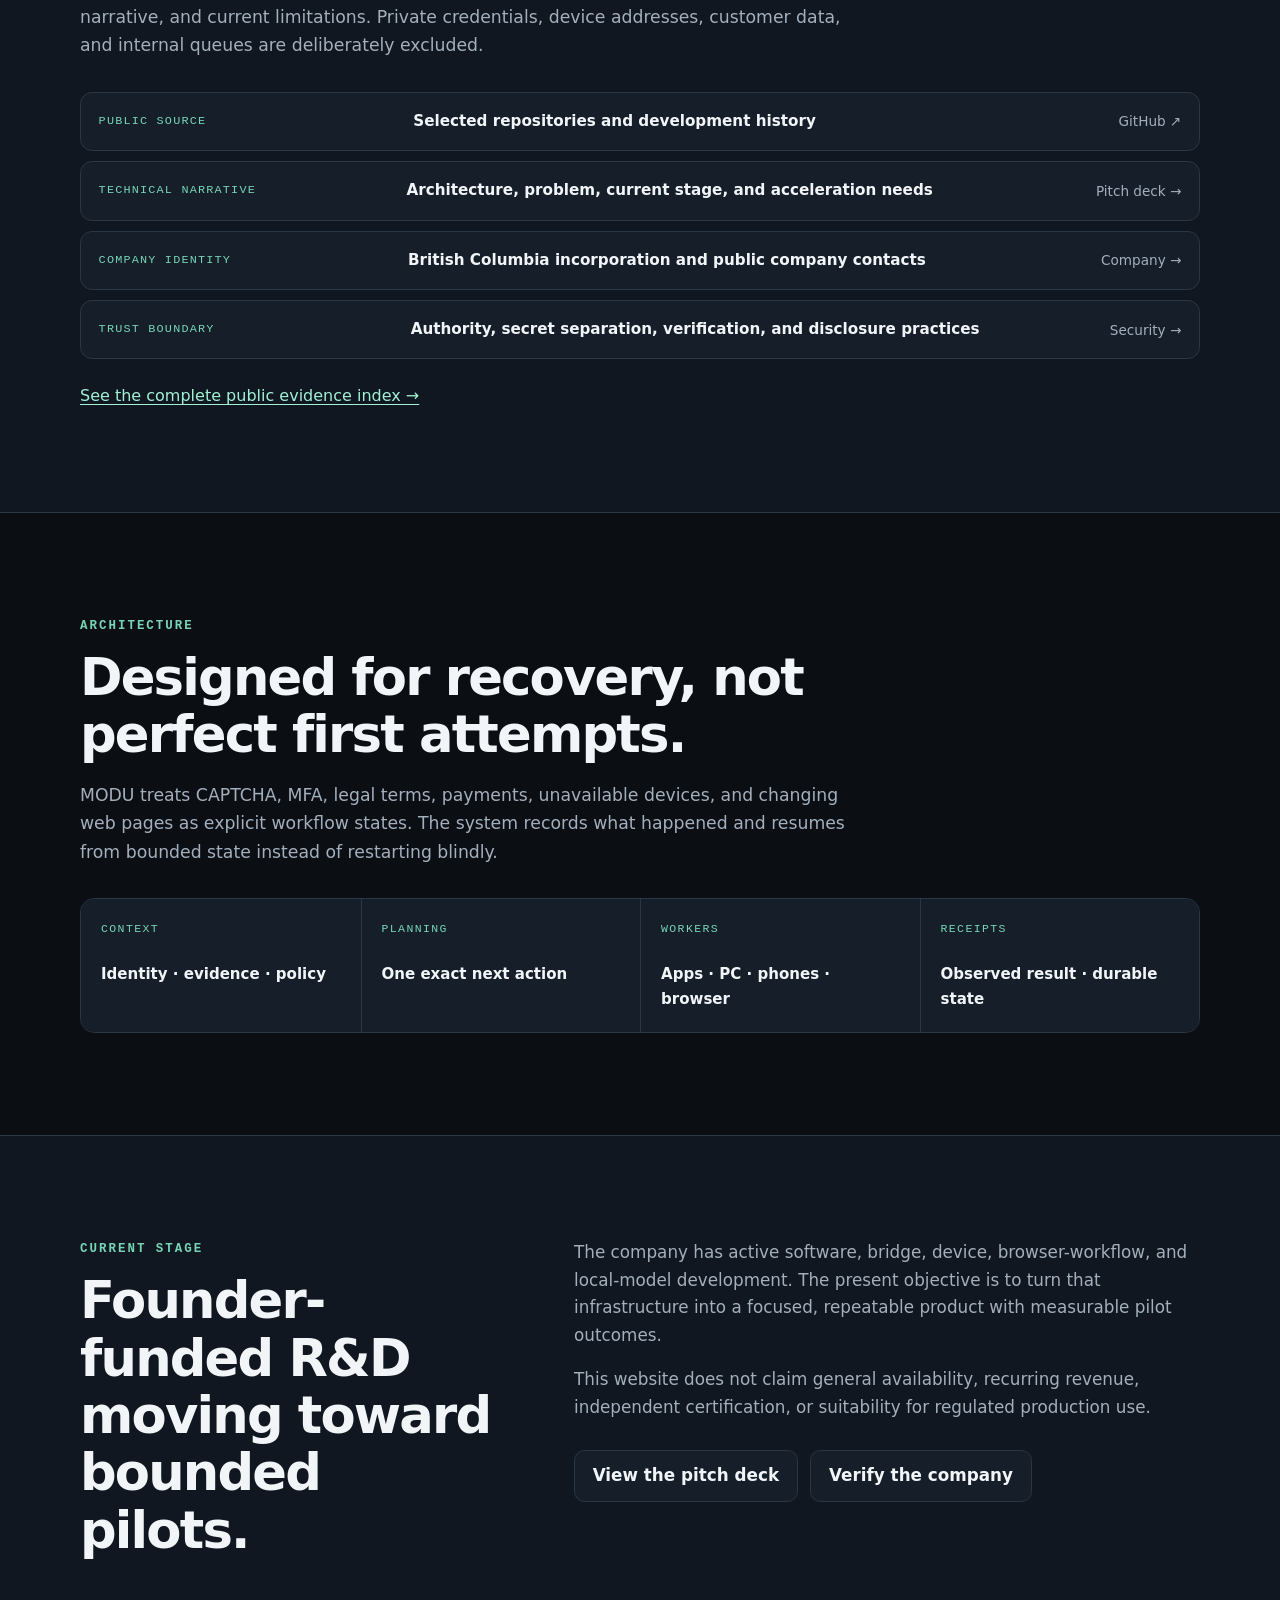
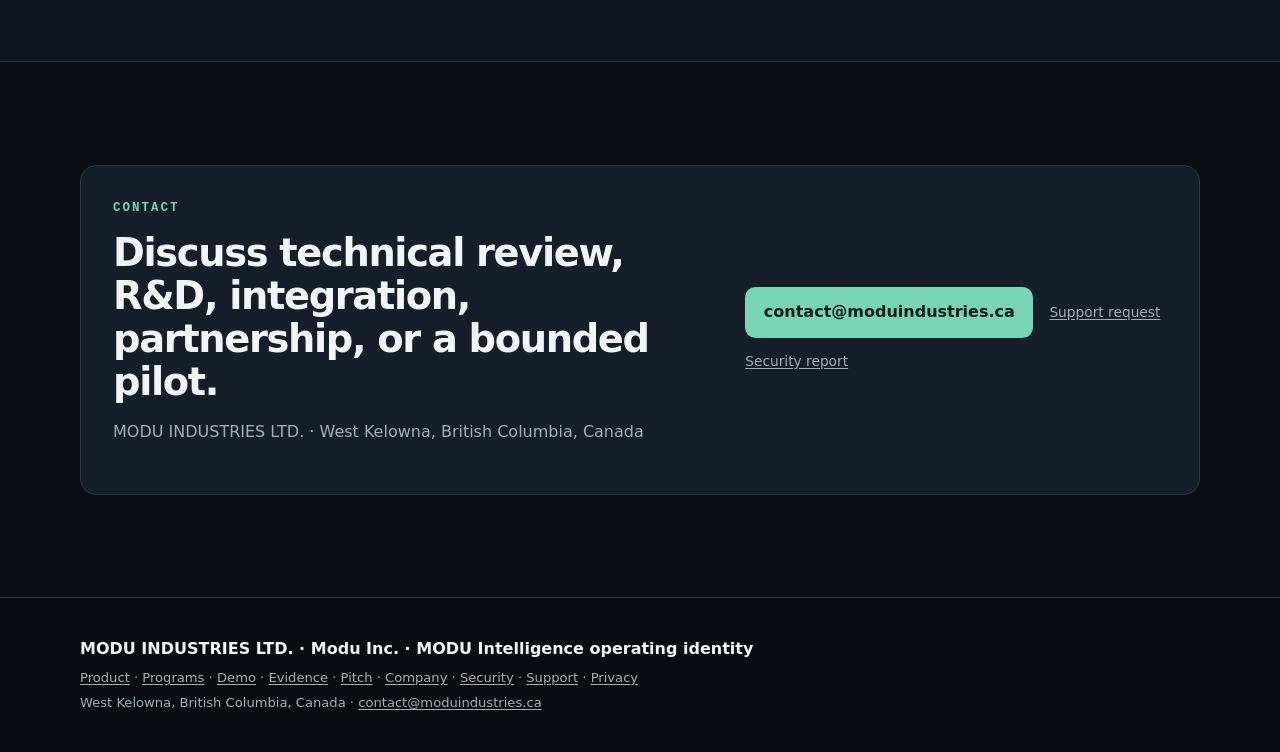
==== commit 619363ad: "site: polish index.html scope and navigation" ====
--- a/index.html
+++ b/index.html
@@ -20,6 +20,7 @@
   "@type": "Organization",
   "name": "Modu Inc.",
   "legalName": "MODU INDUSTRIES LTD.",
+  "alternateName": ["Modu Inc.", "MODU Intelligence"],
   "url": "https://moduindustries.ca/",
   "email": "contact@moduindustries.ca",
   "foundingDate": "2025-07-25",
@@ -186,8 +187,7 @@
             <footer class="site-footer" role="contentinfo">
     <div class="container footer-inner">
         <p class="footer-copy">MODU INDUSTRIES LTD. · Modu Inc. · MODU Intelligence operating identity</p>
-        <p class="footer-legal"><a href="product.html">Product</a>
-    <a href="programs.html">Programs</a> · <a href="demo.html">Demo</a> · <a href="evidence.html">Evidence</a> · <a href="pitch-deck.html">Pitch</a> · <a href="company.html">Company</a> · <a href="security.html">Security</a> · <a href="support.html">Support</a> · <a href="privacy.html">Privacy</a></p>
+        <p class="footer-legal"><a href="product.html">Product</a> · <a href="programs.html">Programs</a> · <a href="demo.html">Demo</a> · <a href="evidence.html">Evidence</a> · <a href="pitch-deck.html">Pitch</a> · <a href="company.html">Company</a> · <a href="security.html">Security</a> · <a href="support.html">Support</a> · <a href="privacy.html">Privacy</a></p>
         <p class="footer-legal">West Kelowna, British Columbia, Canada · <a href="mailto:contact@moduindustries.ca">contact@moduindustries.ca</a></p>
     </div>
 </footer>
